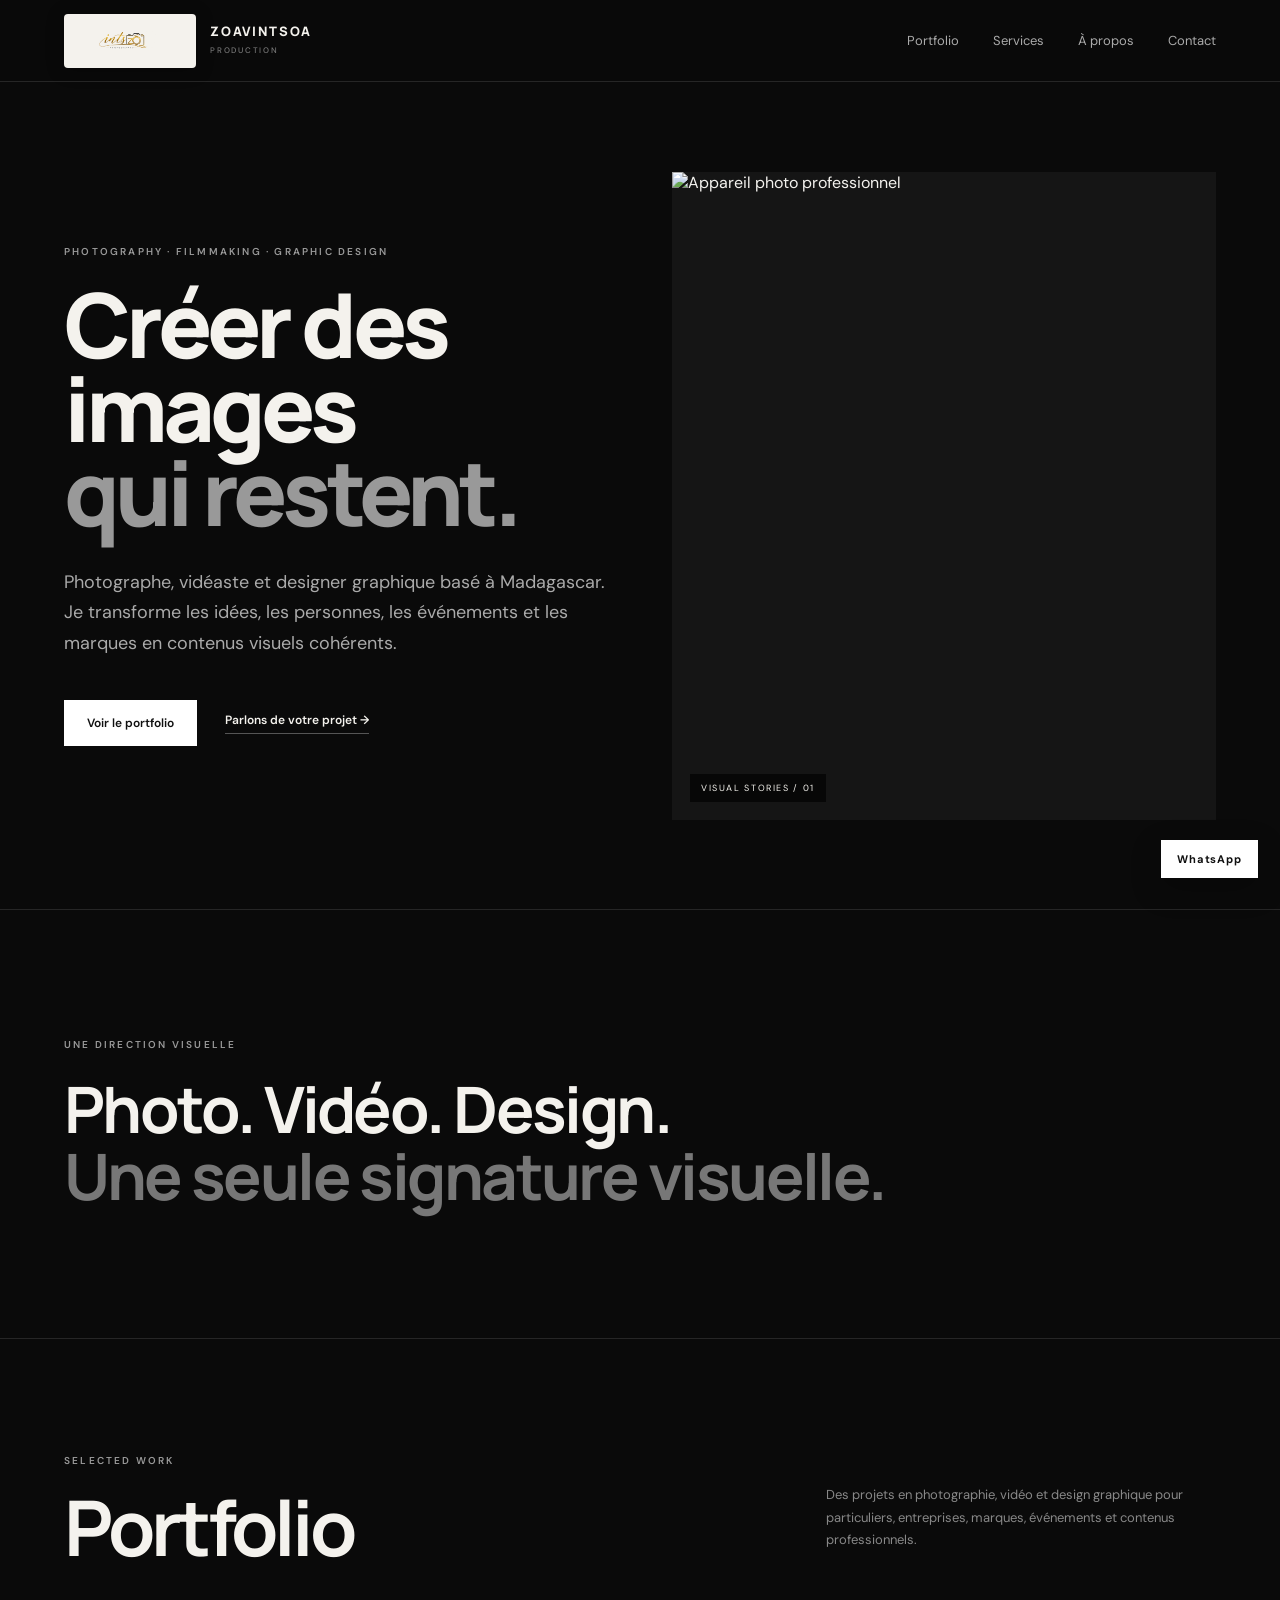
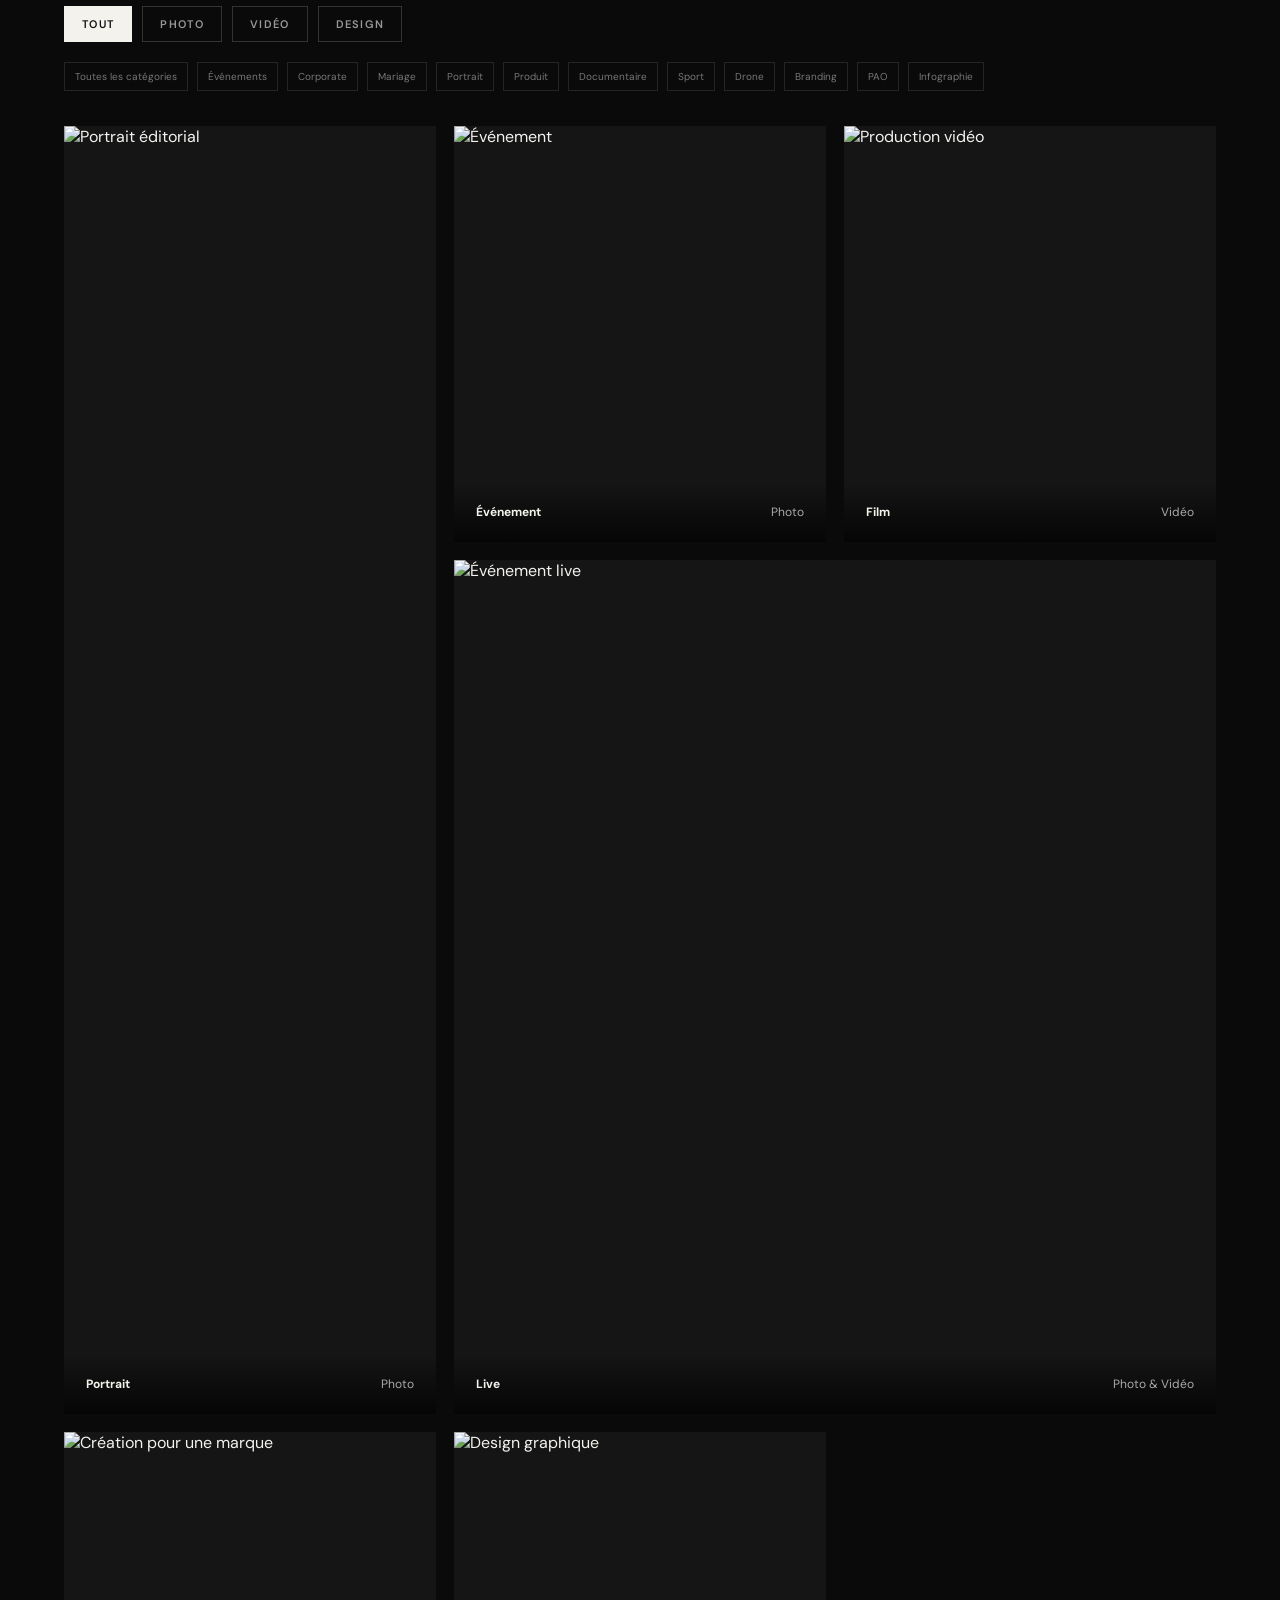
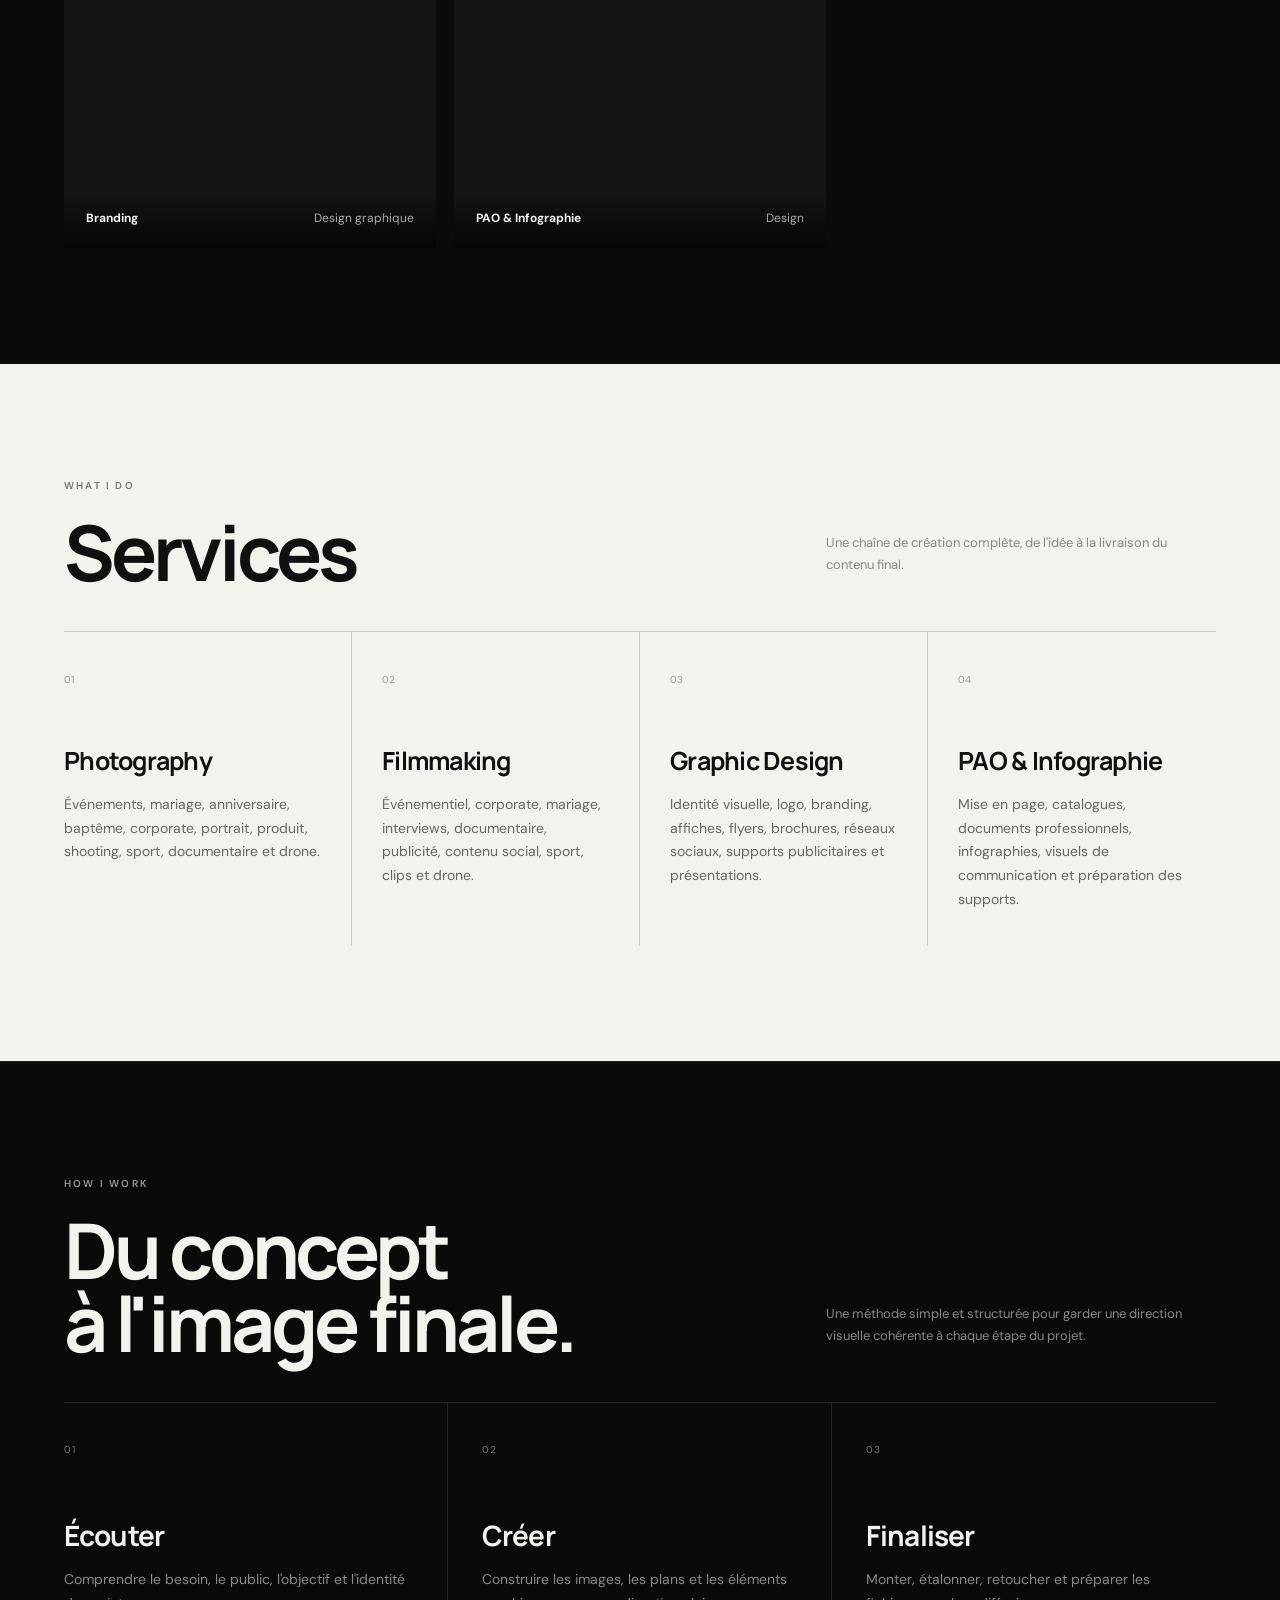
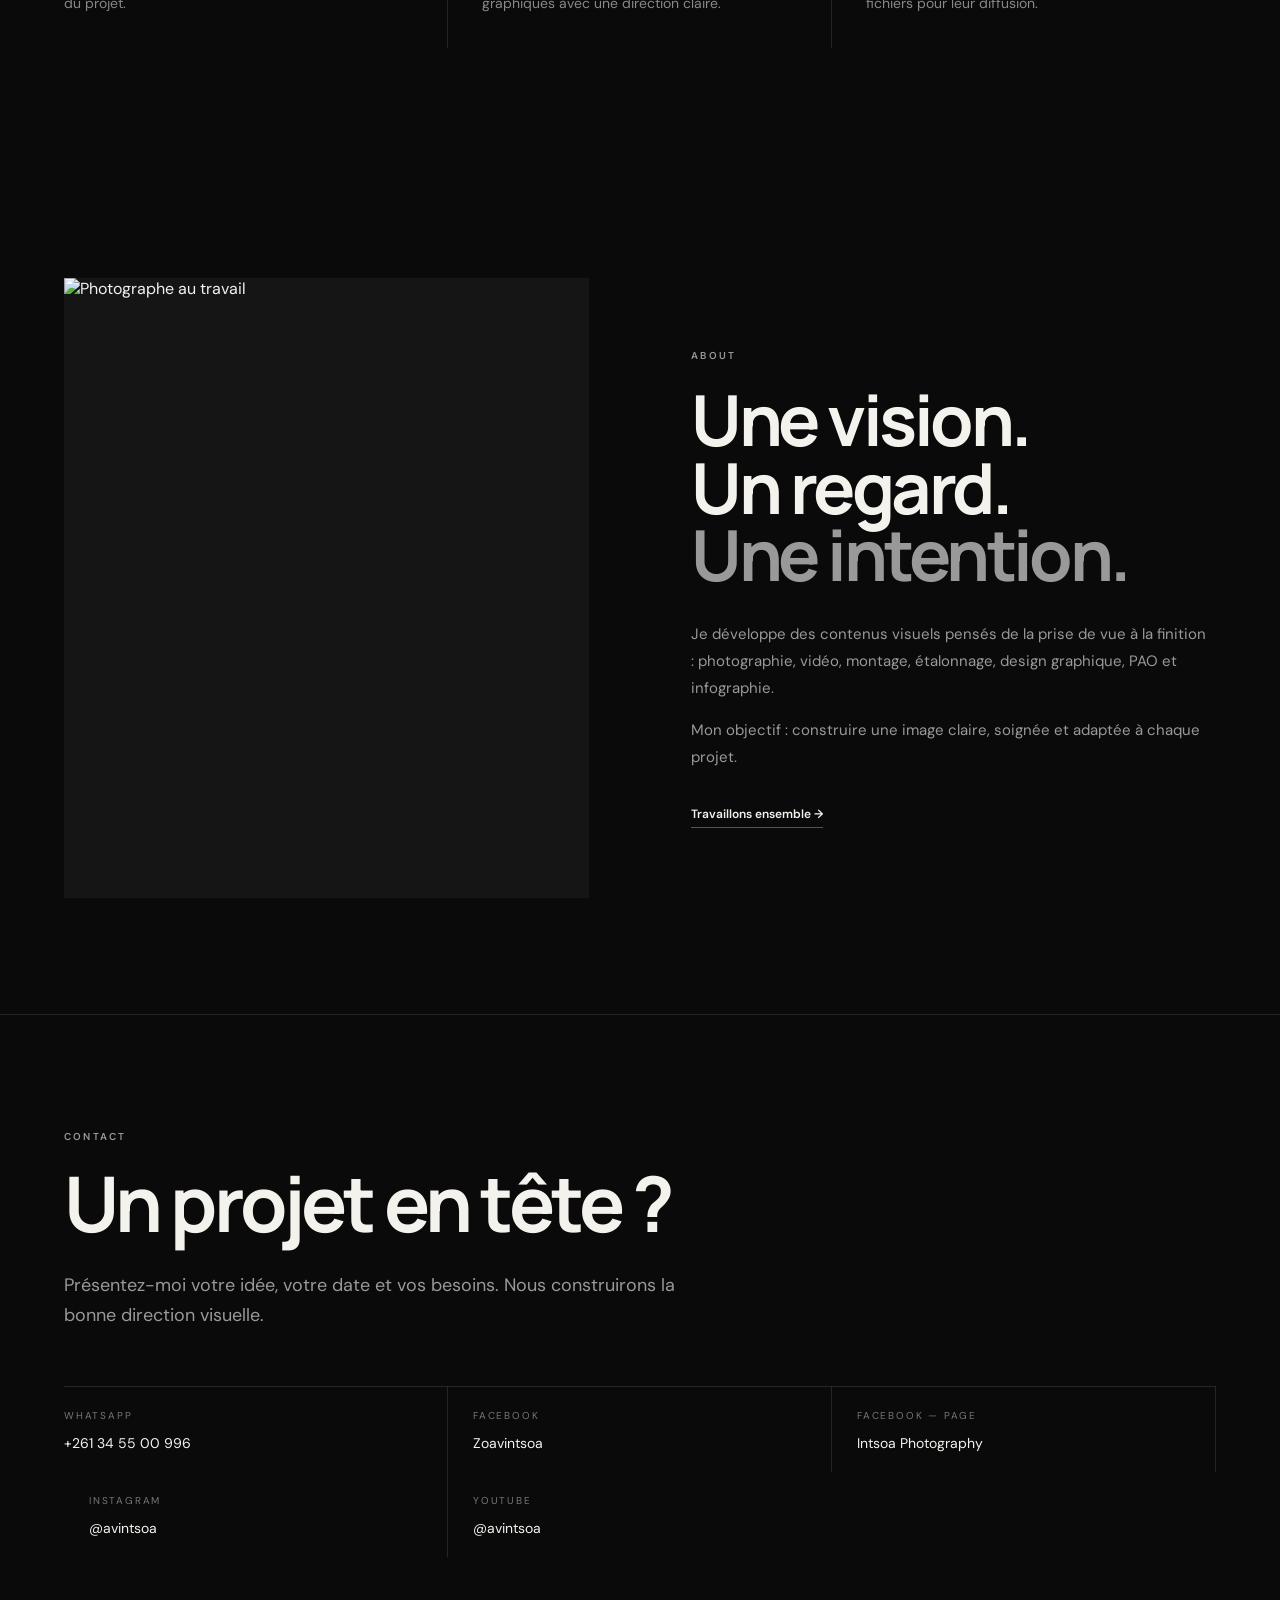
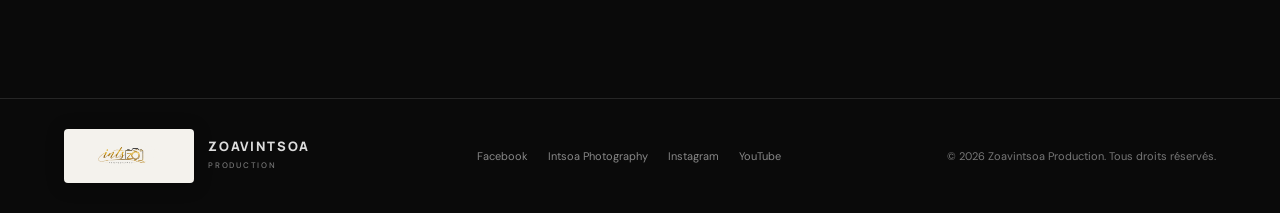
==== index.html @ 64679e18 "Update social media links" ====
<!doctype html>
<html lang="fr">
<head>
  <meta charset="utf-8">
  <meta name="viewport" content="width=device-width,initial-scale=1">
  <meta name="description" content="Zoavintsoa Production — Photography, Filmmaking & Graphic Design à Madagascar.">
  <meta name="theme-color" content="#0a0a0a">
  <title>Zoavintsoa Production — Photography · Filmmaking · Graphic Design</title>
  <link rel="preconnect" href="https://fonts.googleapis.com">
  <link rel="preconnect" href="https://fonts.gstatic.com" crossorigin>
  <link href="https://fonts.googleapis.com/css2?family=DM+Sans:wght@400;500;600&family=Manrope:wght@600;700;800&display=swap" rel="stylesheet">
  <link rel="stylesheet" href="css/style.css">
</head>
<body>
<header class="site-header">
  <a class="brand" href="#top" aria-label="Zoavintsoa Production">
    <img class="brand-logo" src="nouveau%20logo%20intsoa.png" alt="Intsoa Photography">
    <span class="brand-title">ZOAVINTSOA <small>PRODUCTION</small></span>
  </a>
  <button class="menu-toggle" type="button" aria-label="Ouvrir le menu" aria-expanded="false" aria-controls="nav">☰</button>
  <nav class="nav" id="nav" aria-label="Navigation principale">
    <a href="#work">Portfolio</a>
    <a href="#services">Services</a>
    <a href="#about">À propos</a>
    <a href="#contact">Contact</a>
  </nav>
</header>

<main id="top">
  <section class="hero">
    <div class="hero-copy reveal">
      <p class="eyebrow">PHOTOGRAPHY · FILMMAKING · GRAPHIC DESIGN</p>
      <h1>Créer des images<br><em>qui restent.</em></h1>
      <p class="lead">Photographe, vidéaste et designer graphique basé à Madagascar. Je transforme les idées, les personnes, les événements et les marques en contenus visuels cohérents.</p>
      <div class="actions">
        <a class="btn btn-light" href="#work">Voir le portfolio</a>
        <a class="text-link" href="#contact">Parlons de votre projet →</a>
      </div>
    </div>
    <div class="hero-image reveal">
      <img src="https://images.unsplash.com/photo-1516035069371-29a1b244cc32?auto=format&fit=crop&w=1400&q=85" alt="Appareil photo professionnel">
      <span class="hero-tag">VISUAL STORIES / 01</span>
    </div>
  </section>

  <section class="statement">
    <p class="eyebrow">UNE DIRECTION VISUELLE</p>
    <h2>Photo. Vidéo. Design.<br><span>Une seule signature visuelle.</span></h2>
  </section>

  <section class="section" id="work">
    <div class="section-head reveal">
      <div><p class="eyebrow">SELECTED WORK</p><h2>Portfolio</h2></div>
      <p>Des projets en photographie, vidéo et design graphique pour particuliers, entreprises, marques, événements et contenus professionnels.</p>
    </div>
    <div class="portfolio-filters" role="group" aria-label="Filtrer par domaine">
      <button class="filter-btn active" type="button" data-filter="all">Tout</button>
      <button class="filter-btn" type="button" data-filter="photo">Photo</button>
      <button class="filter-btn" type="button" data-filter="video">Vidéo</button>
      <button class="filter-btn" type="button" data-filter="design">Design</button>
    </div>
    <div class="category-strip" role="group" aria-label="Filtrer par catégorie">
      <button class="category-btn" type="button" data-filter="all">Toutes les catégories</button>
      <button class="category-btn" type="button" data-filter="evenement">Événements</button>
      <button class="category-btn" type="button" data-filter="corporate">Corporate</button>
      <button class="category-btn" type="button" data-filter="mariage">Mariage</button>
      <button class="category-btn" type="button" data-filter="portrait">Portrait</button>
      <button class="category-btn" type="button" data-filter="produit">Produit</button>
      <button class="category-btn" type="button" data-filter="documentaire">Documentaire</button>
      <button class="category-btn" type="button" data-filter="sport">Sport</button>
      <button class="category-btn" type="button" data-filter="drone">Drone</button>
      <button class="category-btn" type="button" data-filter="branding">Branding</button>
      <button class="category-btn" type="button" data-filter="pao">PAO</button>
      <button class="category-btn" type="button" data-filter="infographie">Infographie</button>
    </div>
    <div class="gallery" aria-live="polite">
      <figure class="work-card tall reveal" data-domain="photo" data-tags="portrait">
        <img src="https://images.unsplash.com/photo-1500534623283-312aade485b7?auto=format&fit=crop&w=1000&q=85" alt="Portrait éditorial" loading="lazy">
        <figcaption><b>Portrait</b><span>Photo</span></figcaption>
      </figure>
      <figure class="work-card reveal" data-domain="photo" data-tags="evenement">
        <img src="https://images.unsplash.com/photo-1492684223066-81342ee5ff30?auto=format&fit=crop&w=1000&q=85" alt="Événement" loading="lazy">
        <figcaption><b>Événement</b><span>Photo</span></figcaption>
      </figure>
      <figure class="work-card reveal" data-domain="video" data-tags="corporate">
        <img src="https://images.unsplash.com/photo-1485846234645-a62644f84728?auto=format&fit=crop&w=1000&q=85" alt="Production vidéo" loading="lazy">
        <figcaption><b>Film</b><span>Vidéo</span></figcaption>
      </figure>
      <figure class="work-card wide reveal" data-domain="photo video" data-tags="evenement sport">
        <img src="https://images.unsplash.com/photo-1511578314322-379afb476865?auto=format&fit=crop&w=1400&q=85" alt="Événement live" loading="lazy">
        <figcaption><b>Live</b><span>Photo & Vidéo</span></figcaption>
      </figure>
      <figure class="work-card reveal" data-domain="design" data-tags="branding">
        <img src="https://images.unsplash.com/photo-1542744094-3a31f272c490?auto=format&fit=crop&w=1000&q=85" alt="Création pour une marque" loading="lazy">
        <figcaption><b>Branding</b><span>Design graphique</span></figcaption>
      </figure>
      <figure class="work-card reveal" data-domain="design" data-tags="pao infographie">
        <img src="https://images.unsplash.com/photo-1561070791-2526d30994b5?auto=format&fit=crop&w=1000&q=85" alt="Design graphique" loading="lazy">
        <figcaption><b>PAO & Infographie</b><span>Design</span></figcaption>
      </figure>
    </div>
  </section>

  <section class="services section" id="services">
    <div class="section-head reveal">
      <div><p class="eyebrow">WHAT I DO</p><h2>Services</h2></div>
      <p>Une chaîne de création complète, de l'idée à la livraison du contenu final.</p>
    </div>
    <div class="service-grid">
      <article class="reveal"><span>01</span><h3>Photography</h3><p>Événements, mariage, anniversaire, baptême, corporate, portrait, produit, shooting, sport, documentaire et drone.</p></article>
      <article class="reveal"><span>02</span><h3>Filmmaking</h3><p>Événementiel, corporate, mariage, interviews, documentaire, publicité, contenu social, sport, clips et drone.</p></article>
      <article class="reveal"><span>03</span><h3>Graphic Design</h3><p>Identité visuelle, logo, branding, affiches, flyers, brochures, réseaux sociaux, supports publicitaires et présentations.</p></article>
      <article class="reveal"><span>04</span><h3>PAO & Infographie</h3><p>Mise en page, catalogues, documents professionnels, infographies, visuels de communication et préparation des supports.</p></article>
    </div>
  </section>

  <section class="process section">
    <div class="section-head reveal">
      <div><p class="eyebrow">HOW I WORK</p><h2>Du concept<br>à l'image finale.</h2></div>
      <p>Une méthode simple et structurée pour garder une direction visuelle cohérente à chaque étape du projet.</p>
    </div>
    <div class="process-grid">
      <article class="reveal"><span>01</span><h3>Écouter</h3><p>Comprendre le besoin, le public, l'objectif et l'identité du projet.</p></article>
      <article class="reveal"><span>02</span><h3>Créer</h3><p>Construire les images, les plans et les éléments graphiques avec une direction claire.</p></article>
      <article class="reveal"><span>03</span><h3>Finaliser</h3><p>Monter, étalonner, retoucher et préparer les fichiers pour leur diffusion.</p></article>
    </div>
  </section>

  <section class="about section" id="about">
    <div class="about-image reveal">
      <img src="https://images.unsplash.com/photo-1554048612-b6a482bc67e5?auto=format&fit=crop&w=1200&q=85" alt="Photographe au travail" loading="lazy">
    </div>
    <div class="about-copy reveal">
      <p class="eyebrow">ABOUT</p>
      <h2>Une vision.<br>Un regard.<br><em>Une intention.</em></h2>
      <p>Je développe des contenus visuels pensés de la prise de vue à la finition : photographie, vidéo, montage, étalonnage, design graphique, PAO et infographie.</p>
      <p>Mon objectif : construire une image claire, soignée et adaptée à chaque projet.</p>
      <a class="text-link dark" href="#contact">Travaillons ensemble →</a>
    </div>
  </section>

  <section class="contact section" id="contact">
    <p class="eyebrow">CONTACT</p>
    <h2>Un projet en tête ?</h2>
    <p class="contact-lead">Présentez-moi votre idée, votre date et vos besoins. Nous construirons la bonne direction visuelle.</p>
    <div class="contact-grid">
      <a href="https://wa.me/261345500996" target="_blank" rel="noopener"><span>WhatsApp</span>+261 34 55 00 996</a>
      <a href="https://www.facebook.com/zouavintsoa/" target="_blank" rel="noopener"><span>Facebook</span>Zoavintsoa</a>
      <a href="https://www.facebook.com/Iintsoa/" target="_blank" rel="noopener"><span>Facebook — Page</span>Intsoa Photography</a>
      <a href="https://www.instagram.com/avintsoa/" target="_blank" rel="noopener"><span>Instagram</span>@avintsoa</a>
      <a href="https://www.youtube.com/@zouavintsou1009" target="_blank" rel="noopener"><span>YouTube</span>@avintsoa</a>
    </div>
  </section>
</main>

<footer>
  <div class="brand footer-brand"><img class="brand-logo" src="nouveau%20logo%20intsoa.png" alt="Intsoa Photography"><span class="brand-title">ZOAVINTSOA <small>PRODUCTION</small></span></div>
  <div class="footer-links">
    <a href="https://www.facebook.com/zouavintsoa/" target="_blank" rel="noopener">Facebook</a>
    <a href="https://www.facebook.com/Iintsoa/" target="_blank" rel="noopener">Intsoa Photography</a>
    <a href="https://www.instagram.com/avintsoa/" target="_blank" rel="noopener">Instagram</a>
    <a href="https://www.youtube.com/@zouavintsou1009" target="_blank" rel="noopener">YouTube</a>
  </div>
  <p>© <span id="year"></span> Zoavintsoa Production. Tous droits réservés.</p>
</footer>
<a class="floating-whatsapp" href="https://wa.me/261345500996" target="_blank" rel="noopener" aria-label="Contacter Zoavintsoa sur WhatsApp">WhatsApp</a>
<script src="js/script.js"></script>
</body>
</html>
---- css/style.css ----
:root{--bg:#0a0a0a;--paper:#f4f2ed;--ink:#101010;--muted:#8e8e8e;--line:#262626;--white:#fff}*{box-sizing:border-box}html{scroll-behavior:smooth;scroll-padding-top:82px}body{margin:0;background:var(--bg);color:var(--paper);font-family:"DM Sans",sans-serif}body.menu-open{overflow:hidden}a{color:inherit;text-decoration:none}button{font-family:inherit}img{display:block;width:100%;height:100%;object-fit:cover}.site-header{height:82px;padding:0 5vw;display:flex;align-items:center;justify-content:space-between;border-bottom:1px solid var(--line);position:sticky;top:0;background:rgba(10,10,10,.92);backdrop-filter:blur(14px);z-index:20}.brand{display:flex;align-items:center;gap:11px;font:800 13px/1.05 Manrope,sans-serif;letter-spacing:.14em}.brand-wordmark{display:block;font:800 13px/1.05 Manrope,sans-serif;letter-spacing:.14em}.brand-sub{display:block;margin-top:4px;font:500 8px/1.5 "DM Sans",sans-serif;letter-spacing:.22em;color:#777}.nav{display:flex;gap:34px;font-size:13px;color:#aaa}.nav a{transition:color .2s}.nav a:hover,.nav a:focus-visible{color:#fff}.menu-toggle{display:none;background:none;border:0;color:#fff;font-size:23px;cursor:pointer}.hero{min-height:calc(100vh - 82px);display:grid;grid-template-columns:1fr 1fr;gap:5vw;padding:7vw 5vw}.hero-copy{align-self:center;max-width:700px}.eyebrow{font-size:10px;letter-spacing:.22em;color:#999;font-weight:600;margin:0 0 24px}.hero h1{font:800 clamp(48px,7vw,104px)/.94 Manrope,sans-serif;letter-spacing:-.055em;margin:0 0 32px}.hero h1 em,.about-copy em{font-style:normal;color:#999}.lead{font-size:18px;line-height:1.7;color:#aaa;max-width:560px}.actions{display:flex;align-items:center;gap:28px;margin-top:42px}.btn{padding:15px 23px;font-size:12px;font-weight:600;transition:transform .2s,background .2s}.btn-light{background:var(--white);color:var(--ink)}.btn:hover{transform:translateY(-2px)}.text-link{font-size:12px;font-weight:600;border-bottom:1px solid #555;padding-bottom:5px;transition:border-color .2s}.text-link:hover,.text-link:focus-visible{border-color:#fff}.hero-image{height:72vh;min-height:520px;position:relative;overflow:hidden;background:#151515}.hero-image img{filter:saturate(.72);transition:transform .8s ease}.hero-image:hover img{transform:scale(1.025)}.hero-tag{position:absolute;bottom:18px;left:18px;background:rgba(0,0,0,.65);padding:8px 11px;font-size:9px;letter-spacing:.18em}.statement{padding:10vw 5vw;border-top:1px solid var(--line);border-bottom:1px solid var(--line)}.statement h2{font:700 clamp(34px,5vw,72px)/1.05 Manrope;margin:0;letter-spacing:-.04em}.statement h2 span{color:#777}.section{padding:9vw 5vw}.section-head{display:flex;justify-content:space-between;align-items:end;gap:40px;margin-bottom:42px}.section h2,.contact h2{font:700 clamp(42px,6vw,78px)/.95 Manrope;letter-spacing:-.05em;margin:0}.section-head>p{max-width:390px;color:#888;font-size:13px;line-height:1.7}.portfolio-filters{display:flex;gap:10px;flex-wrap:wrap;margin-bottom:20px}.filter-btn{border:1px solid #333;background:transparent;color:#999;padding:10px 17px;font:600 11px "DM Sans",sans-serif;cursor:pointer;text-transform:uppercase;letter-spacing:.12em;transition:.2s}.filter-btn:hover,.filter-btn.active{background:#f4f2ed;color:#101010;border-color:#f4f2ed}.category-strip{display:flex;gap:9px;flex-wrap:wrap;margin-bottom:35px}.category-btn{font-size:10px;color:#777;border:1px solid #252525;background:transparent;padding:7px 10px;cursor:pointer;transition:.2s}.category-btn:hover,.category-btn.active{color:#eee;border-color:#666}.gallery{display:grid;grid-template-columns:repeat(12,1fr);gap:18px}.work-card{grid-column:span 4;margin:0;position:relative;aspect-ratio:1/1.12;overflow:hidden;background:#151515;transition:opacity .25s ease,transform .25s ease}.work-card.tall{grid-column:span 4;grid-row:span 2;aspect-ratio:auto}.work-card.wide{grid-column:span 8}.work-card.is-hidden{display:none}.work-card img{transition:transform .6s ease;filter:saturate(.7)}.work-card:hover img{transform:scale(1.045);filter:saturate(1)}figcaption{position:absolute;left:0;right:0;bottom:0;padding:22px;background:linear-gradient(transparent,rgba(0,0,0,.75));display:flex;justify-content:space-between;align-items:end;font-size:12px}figcaption span{color:#aaa}.services{background:var(--paper);color:var(--ink)}.services .eyebrow{color:#777}.service-grid{display:grid;grid-template-columns:repeat(4,1fr);border-top:1px solid #ccc}.service-grid article{padding:35px 30px 20px 0;border-right:1px solid #ccc;min-height:290px}.service-grid article+article{padding-left:30px}.service-grid article:last-child{border-right:0}.service-grid span{font-size:10px;color:#999}.service-grid h3{font:700 25px Manrope;margin:55px 0 15px;letter-spacing:-.03em}.service-grid p{color:#666;line-height:1.7;font-size:14px;max-width:320px}.about{display:grid;grid-template-columns:1fr 1fr;gap:8vw;align-items:center}.about-image{height:620px;background:#151515}.about-copy{max-width:520px}.about-copy h2{font:700 clamp(40px,5.5vw,75px)/.96 Manrope;letter-spacing:-.05em;margin:0 0 32px}.about-copy>p:not(.eyebrow){color:#999;line-height:1.8;font-size:15px}.dark{display:inline-block;margin-top:20px}.contact{border-top:1px solid var(--line);padding-bottom:11vw}.contact-lead{font-size:18px;color:#999;max-width:620px;line-height:1.7;margin:30px 0 55px}.contact-grid{display:grid;grid-template-columns:repeat(3,1fr);border-top:1px solid var(--line)}.contact-grid a{padding:22px 20px 20px 0;border-right:1px solid var(--line);font-size:14px;transition:color .2s}.contact-grid a:hover{color:#fff}.contact-grid a+a{padding-left:25px}.contact-grid a:last-child{border:0}.contact-grid span{display:block;color:#777;font-size:10px;text-transform:uppercase;letter-spacing:.18em;margin-bottom:12px}footer{border-top:1px solid var(--line);padding:30px 5vw;display:flex;justify-content:space-between;align-items:center;color:#777;font-size:11px}.footer-brand{color:#ddd}.reveal{opacity:1;transform:none}.js-ready .reveal{opacity:0;transform:translateY(18px);transition:opacity .65s ease,transform .65s ease}.js-ready .reveal.visible{opacity:1;transform:none}@media(max-width:1000px){.service-grid{grid-template-columns:repeat(2,1fr)}.service-grid article:nth-child(2){border-right:0}.service-grid article:nth-child(3),.service-grid article:nth-child(4){border-top:1px solid #ccc}}@media(max-width:800px){.site-header{height:70px}.nav{display:none;position:absolute;top:70px;left:0;right:0;padding:25px 5vw;background:#0a0a0a;border-bottom:1px solid var(--line);flex-direction:column;gap:20px}.nav.open{display:flex}.menu-toggle{display:block}.hero{grid-template-columns:1fr;padding-top:12vw}.hero-image{height:65vh;min-height:420px}.statement{padding:18vw 5vw}.section{padding:18vw 5vw}.section-head{display:block}.section-head>p{margin-top:25px}.gallery{display:grid;grid-template-columns:1fr 1fr}.work-card,.work-card.tall,.work-card.wide{grid-column:span 1;grid-row:auto;aspect-ratio:1/1.15}.work-card.wide{grid-column:span 2}.service-grid,.about,.contact-grid{grid-template-columns:1fr}.service-grid article,.service-grid article+article{padding:30px 0;border-right:0;border-bottom:1px solid #ccc;border-top:0!important}.service-grid h3{margin-top:35px}.about-image{height:440px}.contact-grid a,.contact-grid a+a{padding:20px 0;border-right:0;border-bottom:1px solid var(--line)}footer{display:block}.footer-brand{margin-bottom:20px}.category-strip{gap:7px}.category-btn{font-size:9px}.filter-btn{padding:9px 13px}.actions{flex-wrap:wrap;gap:20px}}@media(max-width:520px){.hero h1{font-size:46px}.lead,.contact-lead{font-size:16px}.hero-image{min-height:360px}.gallery{gap:10px}.work-card.wide{grid-column:span 2}.section-head{margin-bottom:32px}.portfolio-filters{gap:7px}}@media(prefers-reduced-motion:reduce){html{scroll-behavior:auto}.hero-image img,.work-card img,.btn,.text-link{transition:none}.js-ready .reveal{opacity:1;transform:none;transition:none}}
.process{border-top:1px solid var(--line)}
.process-grid{display:grid;grid-template-columns:repeat(3,1fr);border-top:1px solid var(--line)}
.process-grid article{padding:34px 34px 18px 0;border-right:1px solid var(--line);min-height:245px}
.process-grid article+article{padding-left:34px}
.process-grid article:last-child{border-right:0}
.process-grid span{font-size:10px;color:#777;letter-spacing:.12em}
.process-grid h3{font:700 28px Manrope;margin:58px 0 14px;letter-spacing:-.03em}
.process-grid p{font-size:14px;line-height:1.7;color:#888;max-width:360px}
.footer-links{display:flex;gap:20px}
.footer-links a{color:#888;transition:color .2s}
.footer-links a:hover,.footer-links a:focus-visible{color:#fff}
.floating-whatsapp{position:fixed;right:22px;bottom:22px;z-index:19;padding:12px 16px;background:var(--white);color:var(--ink);font-size:11px;font-weight:700;letter-spacing:.08em;box-shadow:0 10px 30px rgba(0,0,0,.25);transition:transform .2s,background .2s}
.floating-whatsapp:hover{transform:translateY(-2px)}
@media(max-width:800px){.process-grid{grid-template-columns:1fr}.process-grid article,.process-grid article+article{padding:30px 0;border-right:0;border-bottom:1px solid var(--line);min-height:0}.process-grid article:last-child{border-bottom:0}.process-grid h3{margin-top:34px}.footer-links{margin:0 0 20px;flex-wrap:wrap}.floating-whatsapp{right:14px;bottom:14px}}

.brand{gap:14px}
.brand-logo{width:132px;height:54px;object-fit:contain;object-position:center;background:#f4f2ed;padding:6px 10px;border-radius:4px;box-shadow:0 2px 18px rgba(0,0,0,.28);flex-shrink:0}
.brand-title{display:flex;flex-direction:column;font:800 13px/1.05 Manrope,sans-serif;letter-spacing:.14em}
.brand-title small{display:block;margin-top:5px;font:500 8px/1.5 "DM Sans",sans-serif;letter-spacing:.22em;color:#777}
.footer-brand .brand-logo{width:130px;height:54px}
@media(max-width:520px){.brand-logo{width:108px;height:46px;padding:5px 8px}.brand-title{font-size:10px}.brand-title small{font-size:7px}}
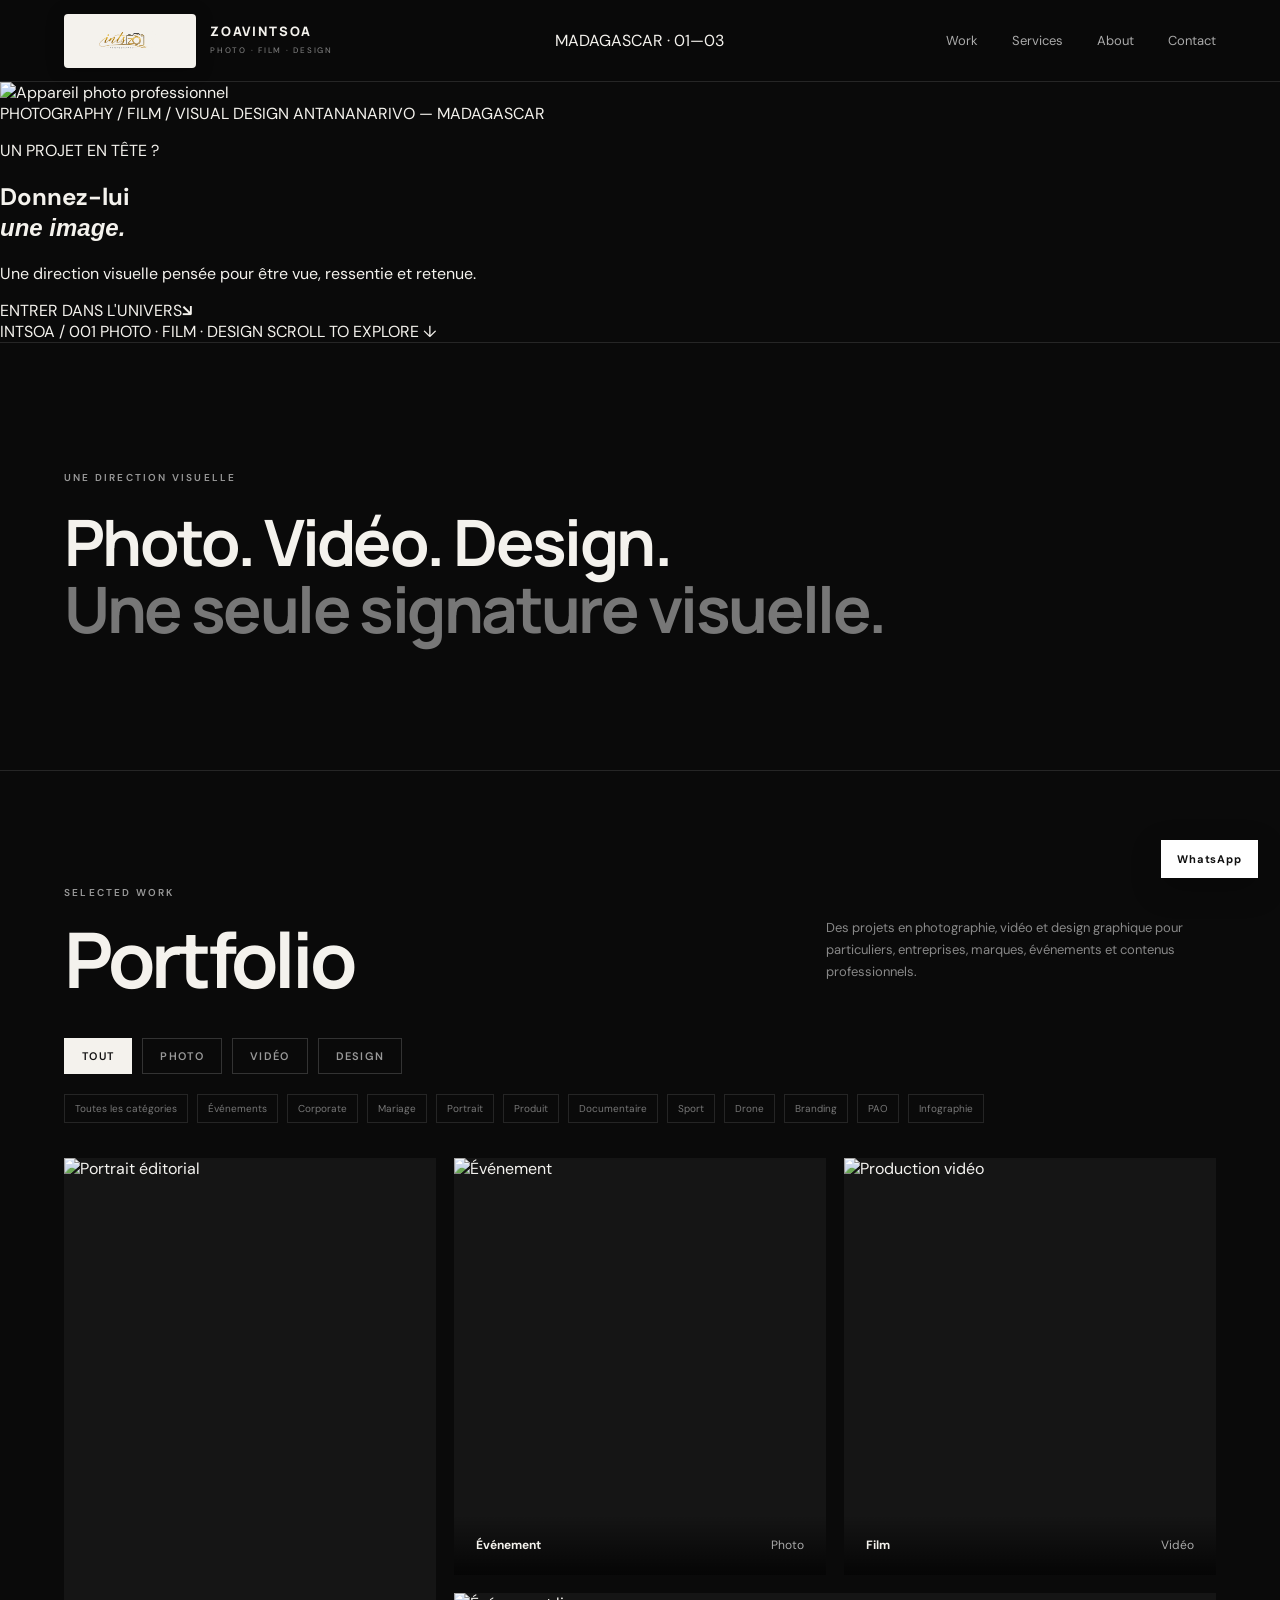
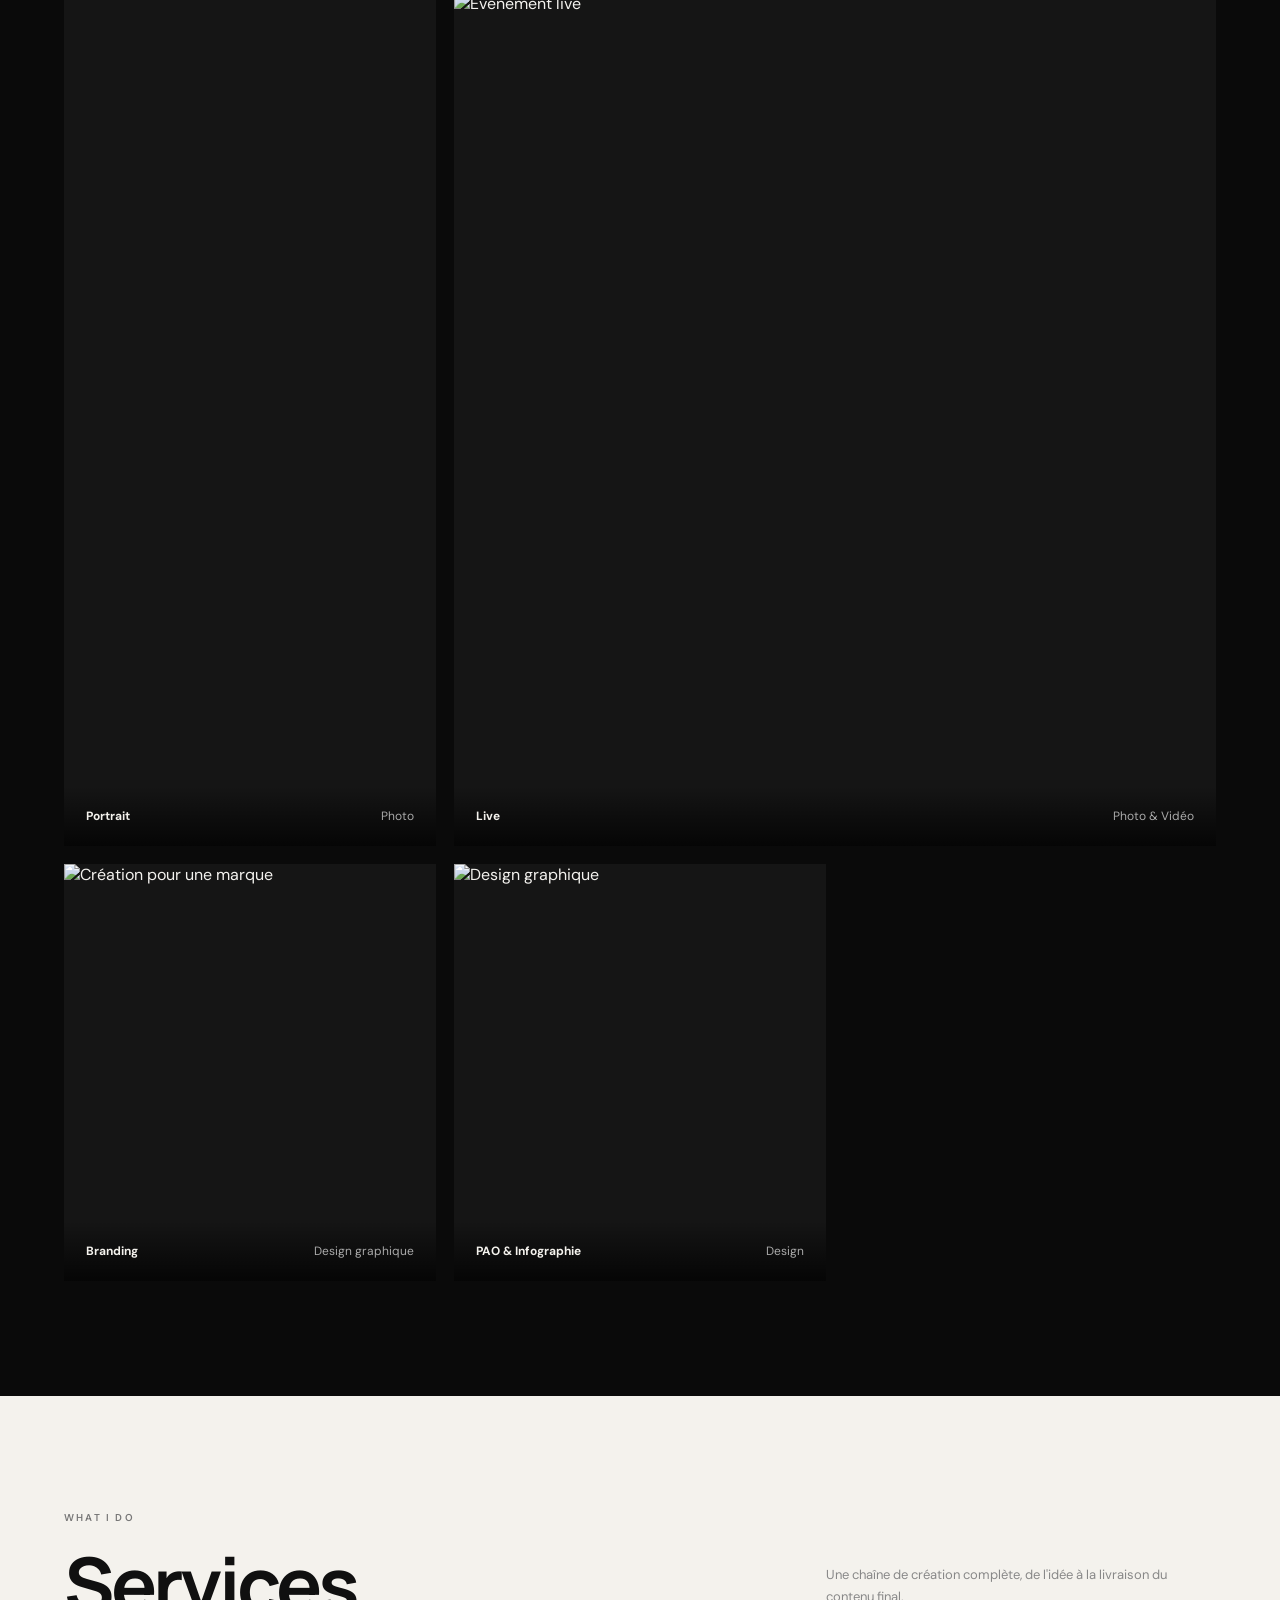
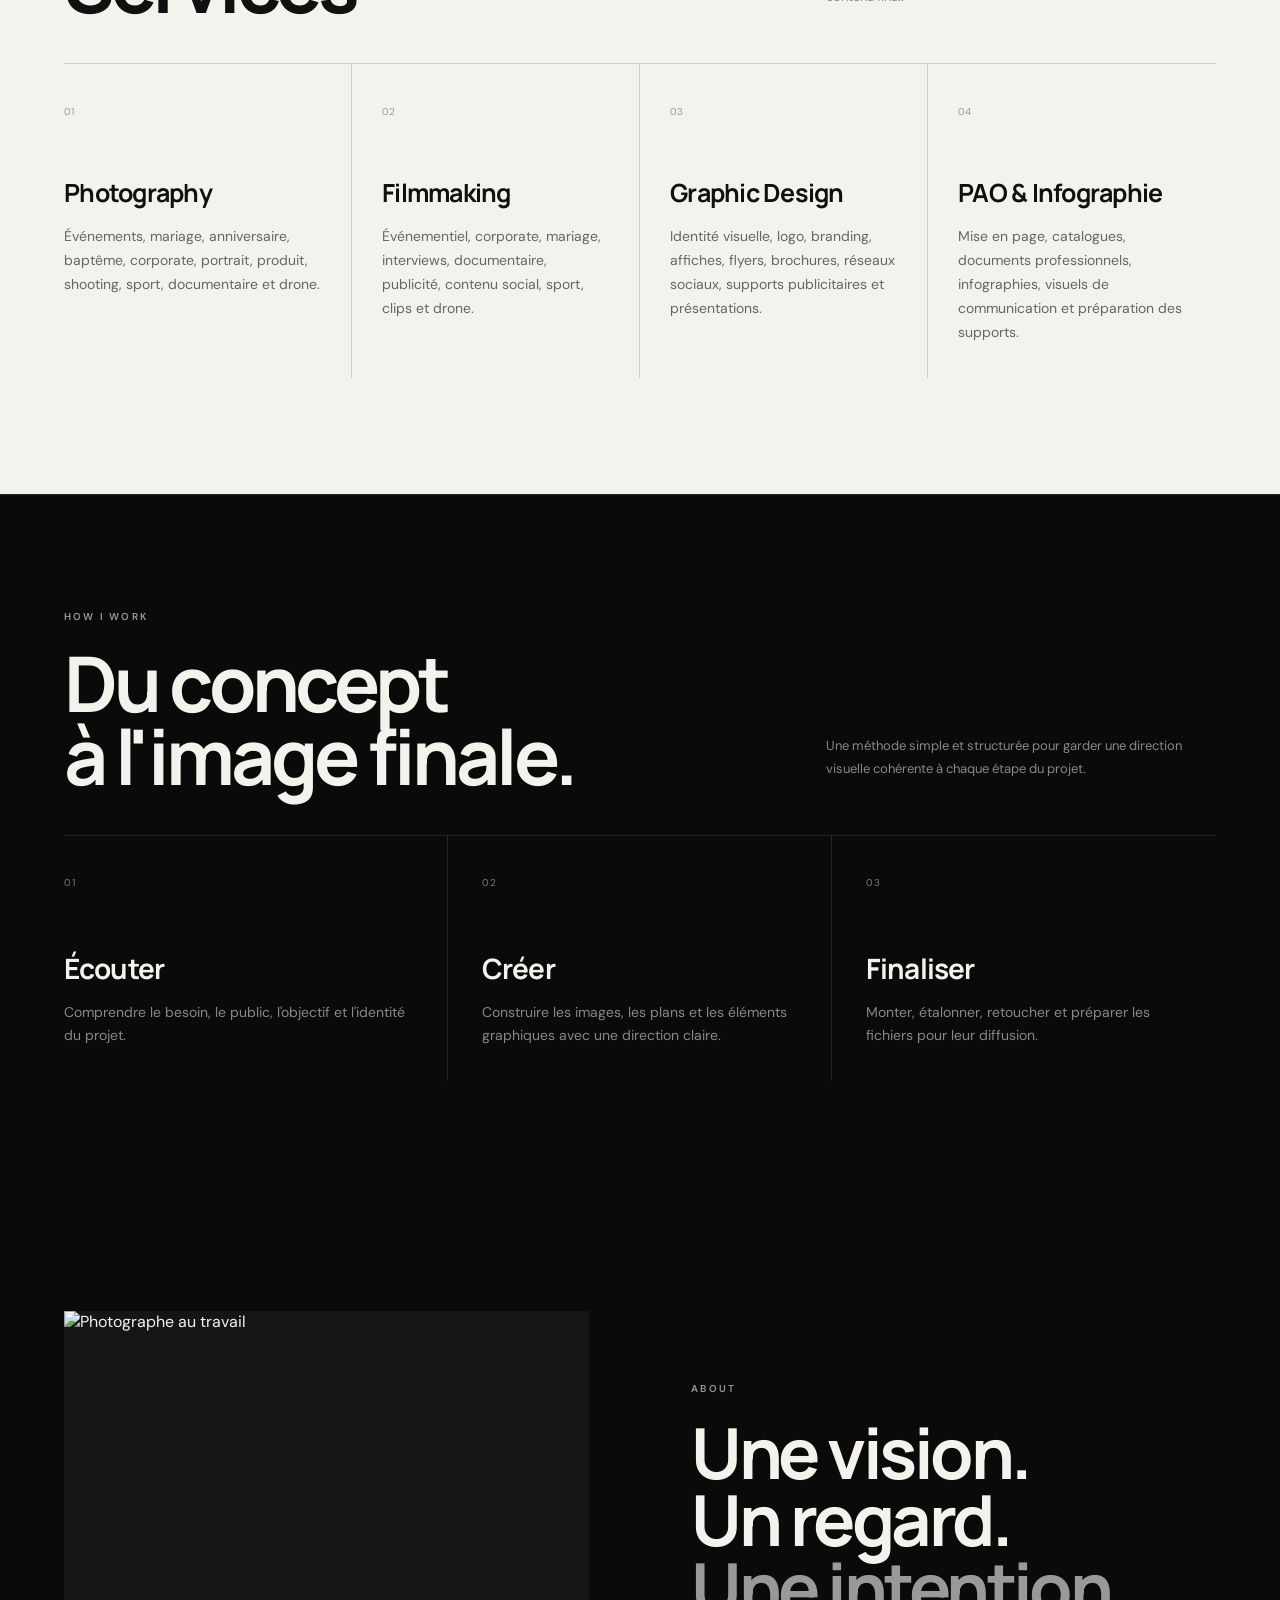
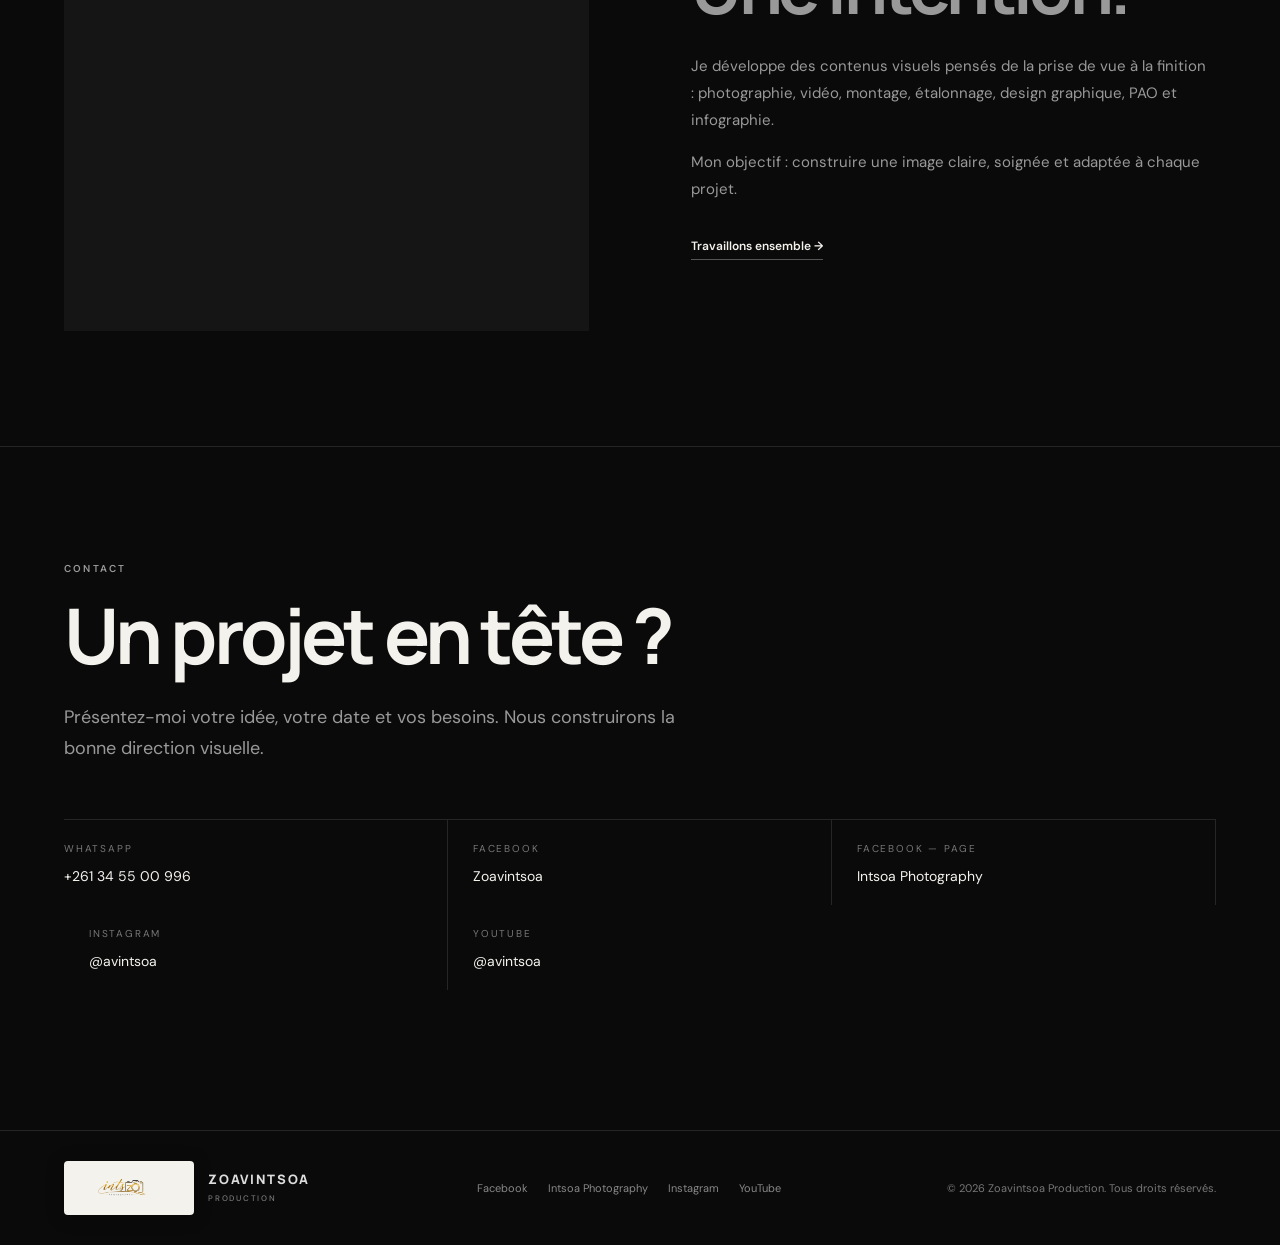
==== commit 56d0fd7a: "Redesign homepage hero with immersive film direction" ====
--- a/index.html
+++ b/index.html
@@ -13,33 +13,41 @@
 </head>
 <body>
 <header class="site-header">
-  <a class="brand" href="#top" aria-label="Zoavintsoa Production">
-    <img class="brand-logo" src="nouveau%20logo%20intsoa.png" alt="Intsoa Photography">
-    <span class="brand-title">ZOAVINTSOA <small>PRODUCTION</small></span>
+  <a class="brand" href="#top" aria-label="Zoavintsoa">
+    <img class="brand-logo" src="nouveau%20logo%20intsoa.png" alt="INTSOA">
+    <span class="brand-title">ZOAVINTSOA <small>PHOTO · FILM · DESIGN</small></span>
   </a>
+  <div class="header-meta">MADAGASCAR <span>·</span> 01—03</div>
   <button class="menu-toggle" type="button" aria-label="Ouvrir le menu" aria-expanded="false" aria-controls="nav">☰</button>
   <nav class="nav" id="nav" aria-label="Navigation principale">
-    <a href="#work">Portfolio</a>
+    <a href="#work">Work</a>
     <a href="#services">Services</a>
-    <a href="#about">À propos</a>
+    <a href="#about">About</a>
     <a href="#contact">Contact</a>
   </nav>
 </header>
 
 <main id="top">
-  <section class="hero">
-    <div class="hero-copy reveal">
-      <p class="eyebrow">PHOTOGRAPHY · FILMMAKING · GRAPHIC DESIGN</p>
-      <h1>Créer des images<br><em>qui restent.</em></h1>
-      <p class="lead">Photographe, vidéaste et designer graphique basé à Madagascar. Je transforme les idées, les personnes, les événements et les marques en contenus visuels cohérents.</p>
-      <div class="actions">
-        <a class="btn btn-light" href="#work">Voir le portfolio</a>
-        <a class="text-link" href="#contact">Parlons de votre projet →</a>
-      </div>
+  <section class="hero-film" aria-labelledby="hero-title">
+    <div class="hero-film-media">
+      <img src="https://images.unsplash.com/photo-1516035069371-29a1b244cc32?auto=format&fit=crop&w=1800&q=90" alt="Appareil photo professionnel">
+      <div class="hero-film-vignette"></div>
+      <div class="hero-film-grain" aria-hidden="true"></div>
     </div>
-    <div class="hero-image reveal">
-      <img src="https://images.unsplash.com/photo-1516035069371-29a1b244cc32?auto=format&fit=crop&w=1400&q=85" alt="Appareil photo professionnel">
-      <span class="hero-tag">VISUAL STORIES / 01</span>
+    <div class="hero-film-top reveal">
+      <span>PHOTOGRAPHY / FILM / VISUAL DESIGN</span>
+      <span>ANTANANARIVO — MADAGASCAR</span>
+    </div>
+    <div class="hero-film-copy reveal">
+      <p class="hero-kicker">UN PROJET EN TÊTE ?</p>
+      <h1 id="hero-title">Donnez-lui<br><em>une image.</em></h1>
+      <p class="hero-lead">Une direction visuelle pensée pour être vue, ressentie et retenue.</p>
+      <a class="hero-enter" href="#work"><span>ENTRER DANS L'UNIVERS</span><b>↘</b></a>
+    </div>
+    <div class="hero-film-bottom reveal">
+      <span>INTSOA / 001</span>
+      <span>PHOTO · FILM · DESIGN</span>
+      <span>SCROLL TO EXPLORE ↓</span>
     </div>
   </section>
 
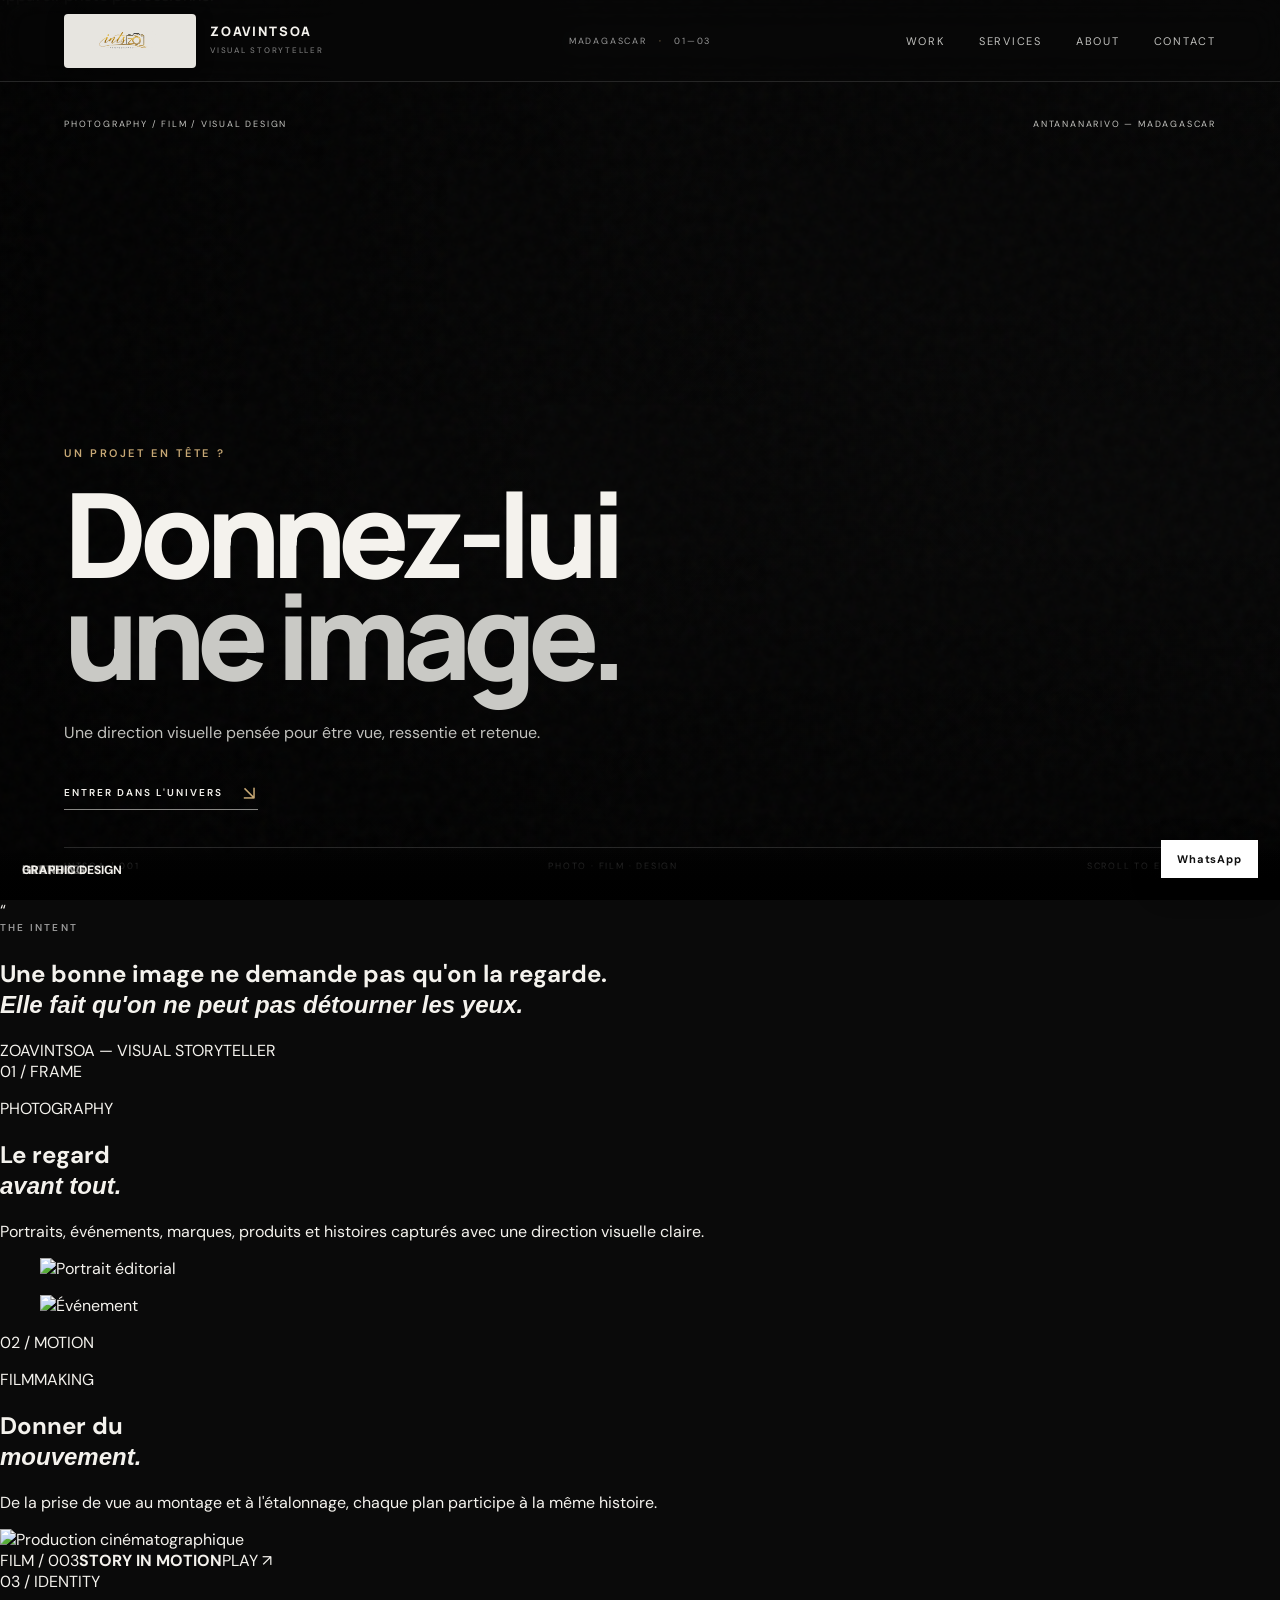
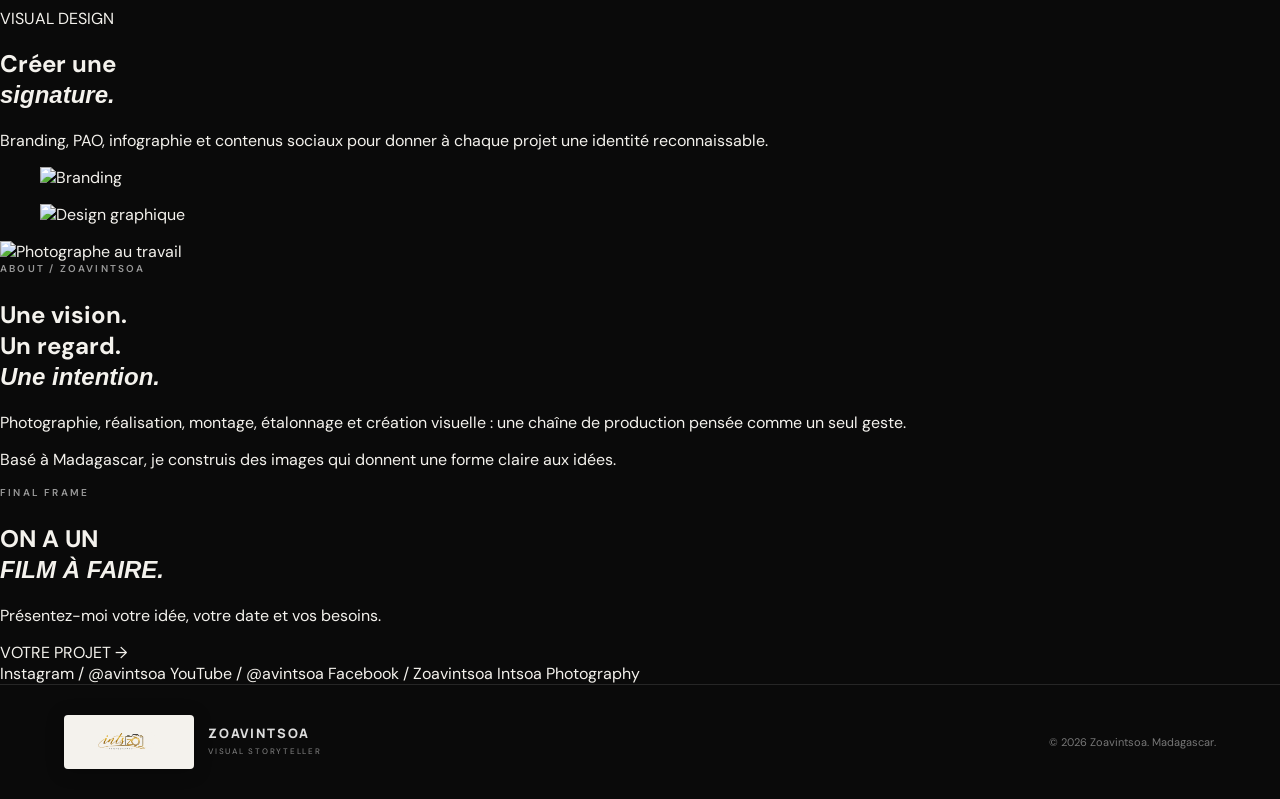
==== commit a9a6286c: "Redesign homepage as cinematic visual storytelling experience" ====
--- a/index.html
+++ b/index.html
@@ -3,9 +3,9 @@
 <head>
   <meta charset="utf-8">
   <meta name="viewport" content="width=device-width,initial-scale=1">
-  <meta name="description" content="Zoavintsoa Production — Photography, Filmmaking & Graphic Design à Madagascar.">
-  <meta name="theme-color" content="#0a0a0a">
-  <title>Zoavintsoa Production — Photography · Filmmaking · Graphic Design</title>
+  <meta name="description" content="Zoavintsoa — Visual storyteller à Madagascar. Photographie, film et direction visuelle.">
+  <meta name="theme-color" content="#070707">
+  <title>ZOAVINTSOA — Visual storyteller</title>
   <link rel="preconnect" href="https://fonts.googleapis.com">
   <link rel="preconnect" href="https://fonts.gstatic.com" crossorigin>
   <link href="https://fonts.googleapis.com/css2?family=DM+Sans:wght@400;500;600&family=Manrope:wght@600;700;800&display=swap" rel="stylesheet">
@@ -15,161 +15,92 @@
 <header class="site-header">
   <a class="brand" href="#top" aria-label="Zoavintsoa">
     <img class="brand-logo" src="nouveau%20logo%20intsoa.png" alt="INTSOA">
-    <span class="brand-title">ZOAVINTSOA <small>PHOTO · FILM · DESIGN</small></span>
+    <span class="brand-title">ZOAVINTSOA <small>VISUAL STORYTELLER</small></span>
   </a>
   <div class="header-meta">MADAGASCAR <span>·</span> 01—03</div>
   <button class="menu-toggle" type="button" aria-label="Ouvrir le menu" aria-expanded="false" aria-controls="nav">☰</button>
   <nav class="nav" id="nav" aria-label="Navigation principale">
-    <a href="#work">Work</a>
-    <a href="#services">Services</a>
-    <a href="#about">About</a>
-    <a href="#contact">Contact</a>
+    <a href="#work">Work</a><a href="#services">Services</a><a href="#about">About</a><a href="#contact">Contact</a>
   </nav>
 </header>
 
 <main id="top">
-  <section class="hero-film" aria-labelledby="hero-title">
+  <section class="hero-film">
     <div class="hero-film-media">
-      <img src="https://images.unsplash.com/photo-1516035069371-29a1b244cc32?auto=format&fit=crop&w=1800&q=90" alt="Appareil photo professionnel">
-      <div class="hero-film-vignette"></div>
-      <div class="hero-film-grain" aria-hidden="true"></div>
+      <img src="https://images.unsplash.com/photo-1516035069371-29a1b244cc32?auto=format&fit=crop&w=2200&q=90" alt="Appareil photo professionnel">
+      <div class="hero-film-vignette"></div><div class="hero-film-grain" aria-hidden="true"></div>
     </div>
-    <div class="hero-film-top reveal">
-      <span>PHOTOGRAPHY / FILM / VISUAL DESIGN</span>
-      <span>ANTANANARIVO — MADAGASCAR</span>
-    </div>
+    <div class="hero-film-top reveal"><span>PHOTOGRAPHY / FILM / VISUAL DESIGN</span><span>ANTANANARIVO — MADAGASCAR</span></div>
     <div class="hero-film-copy reveal">
       <p class="hero-kicker">UN PROJET EN TÊTE ?</p>
-      <h1 id="hero-title">Donnez-lui<br><em>une image.</em></h1>
+      <h1>Donnez-lui<br><em>une image.</em></h1>
       <p class="hero-lead">Une direction visuelle pensée pour être vue, ressentie et retenue.</p>
       <a class="hero-enter" href="#work"><span>ENTRER DANS L'UNIVERS</span><b>↘</b></a>
     </div>
-    <div class="hero-film-bottom reveal">
-      <span>INTSOA / 001</span>
-      <span>PHOTO · FILM · DESIGN</span>
-      <span>SCROLL TO EXPLORE ↓</span>
+    <div class="hero-film-bottom reveal"><span>INTSOA / 001</span><span>PHOTO · FILM · DESIGN</span><span>SCROLL TO EXPLORE ↓</span></div>
+  </section>
+
+  <section class="manifesto">
+    <div class="manifesto-mark">“</div>
+    <p class="eyebrow">THE INTENT</p>
+    <h2>Une bonne image ne demande pas qu'on la regarde.<br><em>Elle fait qu'on ne peut pas détourner les yeux.</em></h2>
+    <div class="manifesto-sign">ZOAVINTSOA — VISUAL STORYTELLER</div>
+  </section>
+
+  <section class="chapter chapter-dark" id="work">
+    <div class="chapter-head reveal"><span>01 / FRAME</span><p>PHOTOGRAPHY</p></div>
+    <div class="chapter-intro reveal"><h2>Le regard<br><em>avant tout.</em></h2><p>Portraits, événements, marques, produits et histoires capturés avec une direction visuelle claire.</p></div>
+    <div class="feature-grid">
+      <figure class="feature-image feature-main reveal"><img src="https://images.unsplash.com/photo-1500534623283-312aade485b7?auto=format&fit=crop&w=1800&q=88" alt="Portrait éditorial" loading="lazy"><figcaption>PORTRAIT / 001</figcaption></figure>
+      <figure class="feature-image feature-side reveal"><img src="https://images.unsplash.com/photo-1492684223066-81342ee5ff30?auto=format&fit=crop&w=1200&q=88" alt="Événement" loading="lazy"><figcaption>LIVE / 002</figcaption></figure>
     </div>
   </section>
 
-  <section class="statement">
-    <p class="eyebrow">UNE DIRECTION VISUELLE</p>
-    <h2>Photo. Vidéo. Design.<br><span>Une seule signature visuelle.</span></h2>
-  </section>
-
-  <section class="section" id="work">
-    <div class="section-head reveal">
-      <div><p class="eyebrow">SELECTED WORK</p><h2>Portfolio</h2></div>
-      <p>Des projets en photographie, vidéo et design graphique pour particuliers, entreprises, marques, événements et contenus professionnels.</p>
-    </div>
-    <div class="portfolio-filters" role="group" aria-label="Filtrer par domaine">
-      <button class="filter-btn active" type="button" data-filter="all">Tout</button>
-      <button class="filter-btn" type="button" data-filter="photo">Photo</button>
-      <button class="filter-btn" type="button" data-filter="video">Vidéo</button>
-      <button class="filter-btn" type="button" data-filter="design">Design</button>
-    </div>
-    <div class="category-strip" role="group" aria-label="Filtrer par catégorie">
-      <button class="category-btn" type="button" data-filter="all">Toutes les catégories</button>
-      <button class="category-btn" type="button" data-filter="evenement">Événements</button>
-      <button class="category-btn" type="button" data-filter="corporate">Corporate</button>
-      <button class="category-btn" type="button" data-filter="mariage">Mariage</button>
-      <button class="category-btn" type="button" data-filter="portrait">Portrait</button>
-      <button class="category-btn" type="button" data-filter="produit">Produit</button>
-      <button class="category-btn" type="button" data-filter="documentaire">Documentaire</button>
-      <button class="category-btn" type="button" data-filter="sport">Sport</button>
-      <button class="category-btn" type="button" data-filter="drone">Drone</button>
-      <button class="category-btn" type="button" data-filter="branding">Branding</button>
-      <button class="category-btn" type="button" data-filter="pao">PAO</button>
-      <button class="category-btn" type="button" data-filter="infographie">Infographie</button>
-    </div>
-    <div class="gallery" aria-live="polite">
-      <figure class="work-card tall reveal" data-domain="photo" data-tags="portrait">
-        <img src="https://images.unsplash.com/photo-1500534623283-312aade485b7?auto=format&fit=crop&w=1000&q=85" alt="Portrait éditorial" loading="lazy">
-        <figcaption><b>Portrait</b><span>Photo</span></figcaption>
-      </figure>
-      <figure class="work-card reveal" data-domain="photo" data-tags="evenement">
-        <img src="https://images.unsplash.com/photo-1492684223066-81342ee5ff30?auto=format&fit=crop&w=1000&q=85" alt="Événement" loading="lazy">
-        <figcaption><b>Événement</b><span>Photo</span></figcaption>
-      </figure>
-      <figure class="work-card reveal" data-domain="video" data-tags="corporate">
-        <img src="https://images.unsplash.com/photo-1485846234645-a62644f84728?auto=format&fit=crop&w=1000&q=85" alt="Production vidéo" loading="lazy">
-        <figcaption><b>Film</b><span>Vidéo</span></figcaption>
-      </figure>
-      <figure class="work-card wide reveal" data-domain="photo video" data-tags="evenement sport">
-        <img src="https://images.unsplash.com/photo-1511578314322-379afb476865?auto=format&fit=crop&w=1400&q=85" alt="Événement live" loading="lazy">
-        <figcaption><b>Live</b><span>Photo & Vidéo</span></figcaption>
-      </figure>
-      <figure class="work-card reveal" data-domain="design" data-tags="branding">
-        <img src="https://images.unsplash.com/photo-1542744094-3a31f272c490?auto=format&fit=crop&w=1000&q=85" alt="Création pour une marque" loading="lazy">
-        <figcaption><b>Branding</b><span>Design graphique</span></figcaption>
-      </figure>
-      <figure class="work-card reveal" data-domain="design" data-tags="pao infographie">
-        <img src="https://images.unsplash.com/photo-1561070791-2526d30994b5?auto=format&fit=crop&w=1000&q=85" alt="Design graphique" loading="lazy">
-        <figcaption><b>PAO & Infographie</b><span>Design</span></figcaption>
-      </figure>
+  <section class="chapter chapter-light" id="services">
+    <div class="chapter-head reveal"><span>02 / MOTION</span><p>FILMMAKING</p></div>
+    <div class="chapter-intro reveal"><h2>Donner du<br><em>mouvement.</em></h2><p>De la prise de vue au montage et à l'étalonnage, chaque plan participe à la même histoire.</p></div>
+    <div class="motion-card reveal">
+      <img src="https://images.unsplash.com/photo-1485846234645-a62644f84728?auto=format&fit=crop&w=2000&q=88" alt="Production cinématographique" loading="lazy">
+      <div class="motion-overlay"><span>FILM / 003</span><strong>STORY IN MOTION</strong><span>PLAY ↗</span></div>
     </div>
   </section>
 
-  <section class="services section" id="services">
-    <div class="section-head reveal">
-      <div><p class="eyebrow">WHAT I DO</p><h2>Services</h2></div>
-      <p>Une chaîne de création complète, de l'idée à la livraison du contenu final.</p>
-    </div>
-    <div class="service-grid">
-      <article class="reveal"><span>01</span><h3>Photography</h3><p>Événements, mariage, anniversaire, baptême, corporate, portrait, produit, shooting, sport, documentaire et drone.</p></article>
-      <article class="reveal"><span>02</span><h3>Filmmaking</h3><p>Événementiel, corporate, mariage, interviews, documentaire, publicité, contenu social, sport, clips et drone.</p></article>
-      <article class="reveal"><span>03</span><h3>Graphic Design</h3><p>Identité visuelle, logo, branding, affiches, flyers, brochures, réseaux sociaux, supports publicitaires et présentations.</p></article>
-      <article class="reveal"><span>04</span><h3>PAO & Infographie</h3><p>Mise en page, catalogues, documents professionnels, infographies, visuels de communication et préparation des supports.</p></article>
+  <section class="chapter chapter-dark">
+    <div class="chapter-head reveal"><span>03 / IDENTITY</span><p>VISUAL DESIGN</p></div>
+    <div class="chapter-intro reveal"><h2>Créer une<br><em>signature.</em></h2><p>Branding, PAO, infographie et contenus sociaux pour donner à chaque projet une identité reconnaissable.</p></div>
+    <div class="identity-grid">
+      <figure class="identity-card reveal"><img src="https://images.unsplash.com/photo-1542744094-3a31f272c490?auto=format&fit=crop&w=1300&q=88" alt="Branding" loading="lazy"><figcaption><b>BRANDING</b><span>IDENTITY / 004</span></figcaption></figure>
+      <figure class="identity-card reveal"><img src="https://images.unsplash.com/photo-1561070791-2526d30994b5?auto=format&fit=crop&w=1300&q=88" alt="Design graphique" loading="lazy"><figcaption><b>GRAPHIC DESIGN</b><span>DESIGN / 005</span></figcaption></figure>
     </div>
   </section>
 
-  <section class="process section">
-    <div class="section-head reveal">
-      <div><p class="eyebrow">HOW I WORK</p><h2>Du concept<br>à l'image finale.</h2></div>
-      <p>Une méthode simple et structurée pour garder une direction visuelle cohérente à chaque étape du projet.</p>
-    </div>
-    <div class="process-grid">
-      <article class="reveal"><span>01</span><h3>Écouter</h3><p>Comprendre le besoin, le public, l'objectif et l'identité du projet.</p></article>
-      <article class="reveal"><span>02</span><h3>Créer</h3><p>Construire les images, les plans et les éléments graphiques avec une direction claire.</p></article>
-      <article class="reveal"><span>03</span><h3>Finaliser</h3><p>Monter, étalonner, retoucher et préparer les fichiers pour leur diffusion.</p></article>
+  <section class="about-film" id="about">
+    <div class="about-film-image reveal"><img src="https://images.unsplash.com/photo-1554048612-b6a482bc67e5?auto=format&fit=crop&w=1600&q=88" alt="Photographe au travail" loading="lazy"></div>
+    <div class="about-film-copy reveal">
+      <p class="eyebrow">ABOUT / ZOAVINTSOA</p>
+      <h2>Une vision.<br>Un regard.<br><em>Une intention.</em></h2>
+      <p>Photographie, réalisation, montage, étalonnage et création visuelle : une chaîne de production pensée comme un seul geste.</p>
+      <p>Basé à Madagascar, je construis des images qui donnent une forme claire aux idées.</p>
     </div>
   </section>
 
-  <section class="about section" id="about">
-    <div class="about-image reveal">
-      <img src="https://images.unsplash.com/photo-1554048612-b6a482bc67e5?auto=format&fit=crop&w=1200&q=85" alt="Photographe au travail" loading="lazy">
-    </div>
-    <div class="about-copy reveal">
-      <p class="eyebrow">ABOUT</p>
-      <h2>Une vision.<br>Un regard.<br><em>Une intention.</em></h2>
-      <p>Je développe des contenus visuels pensés de la prise de vue à la finition : photographie, vidéo, montage, étalonnage, design graphique, PAO et infographie.</p>
-      <p>Mon objectif : construire une image claire, soignée et adaptée à chaque projet.</p>
-      <a class="text-link dark" href="#contact">Travaillons ensemble →</a>
-    </div>
-  </section>
-
-  <section class="contact section" id="contact">
-    <p class="eyebrow">CONTACT</p>
-    <h2>Un projet en tête ?</h2>
-    <p class="contact-lead">Présentez-moi votre idée, votre date et vos besoins. Nous construirons la bonne direction visuelle.</p>
-    <div class="contact-grid">
-      <a href="https://wa.me/261345500996" target="_blank" rel="noopener"><span>WhatsApp</span>+261 34 55 00 996</a>
-      <a href="https://www.facebook.com/zouavintsoa/" target="_blank" rel="noopener"><span>Facebook</span>Zoavintsoa</a>
-      <a href="https://www.facebook.com/Iintsoa/" target="_blank" rel="noopener"><span>Facebook — Page</span>Intsoa Photography</a>
-      <a href="https://www.instagram.com/avintsoa/" target="_blank" rel="noopener"><span>Instagram</span>@avintsoa</a>
-      <a href="https://www.youtube.com/@zouavintsou1009" target="_blank" rel="noopener"><span>YouTube</span>@avintsoa</a>
+  <section class="contact-film" id="contact">
+    <p class="eyebrow">FINAL FRAME</p>
+    <h2>ON A UN<br><em>FILM À FAIRE.</em></h2>
+    <p>Présentez-moi votre idée, votre date et vos besoins.</p>
+    <a class="contact-cta" href="https://wa.me/261345500996" target="_blank" rel="noopener">VOTRE PROJET →</a>
+    <div class="contact-links">
+      <a href="https://www.instagram.com/avintsoa/" target="_blank" rel="noopener">Instagram / @avintsoa</a>
+      <a href="https://www.youtube.com/@zouavintsou1009" target="_blank" rel="noopener">YouTube / @avintsoa</a>
+      <a href="https://www.facebook.com/zouavintsoa/" target="_blank" rel="noopener">Facebook / Zoavintsoa</a>
+      <a href="https://www.facebook.com/Iintsoa/" target="_blank" rel="noopener">Intsoa Photography</a>
     </div>
   </section>
 </main>
 
 <footer>
-  <div class="brand footer-brand"><img class="brand-logo" src="nouveau%20logo%20intsoa.png" alt="Intsoa Photography"><span class="brand-title">ZOAVINTSOA <small>PRODUCTION</small></span></div>
-  <div class="footer-links">
-    <a href="https://www.facebook.com/zouavintsoa/" target="_blank" rel="noopener">Facebook</a>
-    <a href="https://www.facebook.com/Iintsoa/" target="_blank" rel="noopener">Intsoa Photography</a>
-    <a href="https://www.instagram.com/avintsoa/" target="_blank" rel="noopener">Instagram</a>
-    <a href="https://www.youtube.com/@zouavintsou1009" target="_blank" rel="noopener">YouTube</a>
-  </div>
-  <p>© <span id="year"></span> Zoavintsoa Production. Tous droits réservés.</p>
+  <div class="brand footer-brand"><img class="brand-logo" src="nouveau%20logo%20intsoa.png" alt="Intsoa Photography"><span class="brand-title">ZOAVINTSOA <small>VISUAL STORYTELLER</small></span></div>
+  <p>© <span id="year"></span> Zoavintsoa. Madagascar.</p>
 </footer>
 <a class="floating-whatsapp" href="https://wa.me/261345500996" target="_blank" rel="noopener" aria-label="Contacter Zoavintsoa sur WhatsApp">WhatsApp</a>
 <script src="js/script.js"></script>
--- a/css/style.css
+++ b/css/style.css
@@ -1,4 +1,4 @@
-:root{--bg:#0a0a0a;--paper:#f4f2ed;--ink:#101010;--muted:#8e8e8e;--line:#262626;--white:#fff}*{box-sizing:border-box}html{scroll-behavior:smooth;scroll-padding-top:82px}body{margin:0;background:var(--bg);color:var(--paper);font-family:"DM Sans",sans-serif}body.menu-open{overflow:hidden}a{color:inherit;text-decoration:none}button{font-family:inherit}img{display:block;width:100%;height:100%;object-fit:cover}.site-header{height:82px;padding:0 5vw;display:flex;align-items:center;justify-content:space-between;border-bottom:1px solid var(--line);position:sticky;top:0;background:rgba(10,10,10,.92);backdrop-filter:blur(14px);z-index:20}.brand{display:flex;align-items:center;gap:11px;font:800 13px/1.05 Manrope,sans-serif;letter-spacing:.14em}.brand-wordmark{display:block;font:800 13px/1.05 Manrope,sans-serif;letter-spacing:.14em}.brand-sub{display:block;margin-top:4px;font:500 8px/1.5 "DM Sans",sans-serif;letter-spacing:.22em;color:#777}.nav{display:flex;gap:34px;font-size:13px;color:#aaa}.nav a{transition:color .2s}.nav a:hover,.nav a:focus-visible{color:#fff}.menu-toggle{display:none;background:none;border:0;color:#fff;font-size:23px;cursor:pointer}.hero{min-height:calc(100vh - 82px);display:grid;grid-template-columns:1fr 1fr;gap:5vw;padding:7vw 5vw}.hero-copy{align-self:center;max-width:700px}.eyebrow{font-size:10px;letter-spacing:.22em;color:#999;font-weight:600;margin:0 0 24px}.hero h1{font:800 clamp(48px,7vw,104px)/.94 Manrope,sans-serif;letter-spacing:-.055em;margin:0 0 32px}.hero h1 em,.about-copy em{font-style:normal;color:#999}.lead{font-size:18px;line-height:1.7;color:#aaa;max-width:560px}.actions{display:flex;align-items:center;gap:28px;margin-top:42px}.btn{padding:15px 23px;font-size:12px;font-weight:600;transition:transform .2s,background .2s}.btn-light{background:var(--white);color:var(--ink)}.btn:hover{transform:translateY(-2px)}.text-link{font-size:12px;font-weight:600;border-bottom:1px solid #555;padding-bottom:5px;transition:border-color .2s}.text-link:hover,.text-link:focus-visible{border-color:#fff}.hero-image{height:72vh;min-height:520px;position:relative;overflow:hidden;background:#151515}.hero-image img{filter:saturate(.72);transition:transform .8s ease}.hero-image:hover img{transform:scale(1.025)}.hero-tag{position:absolute;bottom:18px;left:18px;background:rgba(0,0,0,.65);padding:8px 11px;font-size:9px;letter-spacing:.18em}.statement{padding:10vw 5vw;border-top:1px solid var(--line);border-bottom:1px solid var(--line)}.statement h2{font:700 clamp(34px,5vw,72px)/1.05 Manrope;margin:0;letter-spacing:-.04em}.statement h2 span{color:#777}.section{padding:9vw 5vw}.section-head{display:flex;justify-content:space-between;align-items:end;gap:40px;margin-bottom:42px}.section h2,.contact h2{font:700 clamp(42px,6vw,78px)/.95 Manrope;letter-spacing:-.05em;margin:0}.section-head>p{max-width:390px;color:#888;font-size:13px;line-height:1.7}.portfolio-filters{display:flex;gap:10px;flex-wrap:wrap;margin-bottom:20px}.filter-btn{border:1px solid #333;background:transparent;color:#999;padding:10px 17px;font:600 11px "DM Sans",sans-serif;cursor:pointer;text-transform:uppercase;letter-spacing:.12em;transition:.2s}.filter-btn:hover,.filter-btn.active{background:#f4f2ed;color:#101010;border-color:#f4f2ed}.category-strip{display:flex;gap:9px;flex-wrap:wrap;margin-bottom:35px}.category-btn{font-size:10px;color:#777;border:1px solid #252525;background:transparent;padding:7px 10px;cursor:pointer;transition:.2s}.category-btn:hover,.category-btn.active{color:#eee;border-color:#666}.gallery{display:grid;grid-template-columns:repeat(12,1fr);gap:18px}.work-card{grid-column:span 4;margin:0;position:relative;aspect-ratio:1/1.12;overflow:hidden;background:#151515;transition:opacity .25s ease,transform .25s ease}.work-card.tall{grid-column:span 4;grid-row:span 2;aspect-ratio:auto}.work-card.wide{grid-column:span 8}.work-card.is-hidden{display:none}.work-card img{transition:transform .6s ease;filter:saturate(.7)}.work-card:hover img{transform:scale(1.045);filter:saturate(1)}figcaption{position:absolute;left:0;right:0;bottom:0;padding:22px;background:linear-gradient(transparent,rgba(0,0,0,.75));display:flex;justify-content:space-between;align-items:end;font-size:12px}figcaption span{color:#aaa}.services{background:var(--paper);color:var(--ink)}.services .eyebrow{color:#777}.service-grid{display:grid;grid-template-columns:repeat(4,1fr);border-top:1px solid #ccc}.service-grid article{padding:35px 30px 20px 0;border-right:1px solid #ccc;min-height:290px}.service-grid article+article{padding-left:30px}.service-grid article:last-child{border-right:0}.service-grid span{font-size:10px;color:#999}.service-grid h3{font:700 25px Manrope;margin:55px 0 15px;letter-spacing:-.03em}.service-grid p{color:#666;line-height:1.7;font-size:14px;max-width:320px}.about{display:grid;grid-template-columns:1fr 1fr;gap:8vw;align-items:center}.about-image{height:620px;background:#151515}.about-copy{max-width:520px}.about-copy h2{font:700 clamp(40px,5.5vw,75px)/.96 Manrope;letter-spacing:-.05em;margin:0 0 32px}.about-copy>p:not(.eyebrow){color:#999;line-height:1.8;font-size:15px}.dark{display:inline-block;margin-top:20px}.contact{border-top:1px solid var(--line);padding-bottom:11vw}.contact-lead{font-size:18px;color:#999;max-width:620px;line-height:1.7;margin:30px 0 55px}.contact-grid{display:grid;grid-template-columns:repeat(3,1fr);border-top:1px solid var(--line)}.contact-grid a{padding:22px 20px 20px 0;border-right:1px solid var(--line);font-size:14px;transition:color .2s}.contact-grid a:hover{color:#fff}.contact-grid a+a{padding-left:25px}.contact-grid a:last-child{border:0}.contact-grid span{display:block;color:#777;font-size:10px;text-transform:uppercase;letter-spacing:.18em;margin-bottom:12px}footer{border-top:1px solid var(--line);padding:30px 5vw;display:flex;justify-content:space-between;align-items:center;color:#777;font-size:11px}.footer-brand{color:#ddd}.reveal{opacity:1;transform:none}.js-ready .reveal{opacity:0;transform:translateY(18px);transition:opacity .65s ease,transform .65s ease}.js-ready .reveal.visible{opacity:1;transform:none}@media(max-width:1000px){.service-grid{grid-template-columns:repeat(2,1fr)}.service-grid article:nth-child(2){border-right:0}.service-grid article:nth-child(3),.service-grid article:nth-child(4){border-top:1px solid #ccc}}@media(max-width:800px){.site-header{height:70px}.nav{display:none;position:absolute;top:70px;left:0;right:0;padding:25px 5vw;background:#0a0a0a;border-bottom:1px solid var(--line);flex-direction:column;gap:20px}.nav.open{display:flex}.menu-toggle{display:block}.hero{grid-template-columns:1fr;padding-top:12vw}.hero-image{height:65vh;min-height:420px}.statement{padding:18vw 5vw}.section{padding:18vw 5vw}.section-head{display:block}.section-head>p{margin-top:25px}.gallery{display:grid;grid-template-columns:1fr 1fr}.work-card,.work-card.tall,.work-card.wide{grid-column:span 1;grid-row:auto;aspect-ratio:1/1.15}.work-card.wide{grid-column:span 2}.service-grid,.about,.contact-grid{grid-template-columns:1fr}.service-grid article,.service-grid article+article{padding:30px 0;border-right:0;border-bottom:1px solid #ccc;border-top:0!important}.service-grid h3{margin-top:35px}.about-image{height:440px}.contact-grid a,.contact-grid a+a{padding:20px 0;border-right:0;border-bottom:1px solid var(--line)}footer{display:block}.footer-brand{margin-bottom:20px}.category-strip{gap:7px}.category-btn{font-size:9px}.filter-btn{padding:9px 13px}.actions{flex-wrap:wrap;gap:20px}}@media(max-width:520px){.hero h1{font-size:46px}.lead,.contact-lead{font-size:16px}.hero-image{min-height:360px}.gallery{gap:10px}.work-card.wide{grid-column:span 2}.section-head{margin-bottom:32px}.portfolio-filters{gap:7px}}@media(prefers-reduced-motion:reduce){html{scroll-behavior:auto}.hero-image img,.work-card img,.btn,.text-link{transition:none}.js-ready .reveal{opacity:1;transform:none;transition:none}}
+:root{--bg:#0a0a0a;--paper:#f4f2ed;--ink:#101010;--muted:#8e8e8e;--line:#262626;--white:#fff}*{box-sizing:border-box}html{scroll-behavior:smooth;scroll-padding-top:82px}body{margin:0;background:var(--bg);color:var(--paper);font-family:"DM Sans",sans-serif}body.menu-open{overflow:hidden}a{color:inherit;text-decoration:none}button{font-family:inherit}img{display:block;width:100%;height:100%;object-fit:cover}.site-header{height:82px;padding:0 5vw;display:flex;align-items:center;justify-content:space-between;border-bottom:1px solid var(--line);position:fixed;top:0;left:0;right:0;background:rgba(8,8,8,.38);backdrop-filter:blur(16px);z-index:20}.brand{display:flex;align-items:center;gap:14px;font:800 13px/1.05 Manrope,sans-serif;letter-spacing:.14em;position:relative;z-index:2}.brand-wordmark{display:block;font:800 13px/1.05 Manrope,sans-serif;letter-spacing:.14em}.brand-sub{display:block;margin-top:4px;font:500 8px/1.5 "DM Sans",sans-serif;letter-spacing:.22em;color:#777}.nav{display:flex;gap:34px;font-size:11px;color:#c0c0bd;text-transform:uppercase;letter-spacing:.16em}.nav a{transition:color .2s}.nav a:hover,.nav a:focus-visible{color:#fff}.menu-toggle{display:none;background:none;border:0;color:#fff;font-size:23px;cursor:pointer}.hero{min-height:calc(100vh - 82px);display:grid;grid-template-columns:1fr 1fr;gap:5vw;padding:7vw 5vw}.hero-copy{align-self:center;max-width:700px}.eyebrow{font-size:10px;letter-spacing:.22em;color:#999;font-weight:600;margin:0 0 24px}.hero h1{font:800 clamp(48px,7vw,104px)/.94 Manrope,sans-serif;letter-spacing:-.055em;margin:0 0 32px}.hero h1 em,.about-copy em{font-style:normal;color:#999}.lead{font-size:18px;line-height:1.7;color:#aaa;max-width:560px}.actions{display:flex;align-items:center;gap:28px;margin-top:42px}.btn{padding:15px 23px;font-size:12px;font-weight:600;transition:transform .2s,background .2s}.btn-light{background:var(--white);color:var(--ink)}.btn:hover{transform:translateY(-2px)}.text-link{font-size:12px;font-weight:600;border-bottom:1px solid #555;padding-bottom:5px;transition:border-color .2s}.text-link:hover,.text-link:focus-visible{border-color:#fff}.hero-image{height:72vh;min-height:520px;position:relative;overflow:hidden;background:#151515}.hero-image img{filter:saturate(.72);transition:transform .8s ease}.hero-image:hover img{transform:scale(1.025)}.hero-tag{position:absolute;bottom:18px;left:18px;background:rgba(0,0,0,.65);padding:8px 11px;font-size:9px;letter-spacing:.18em}.statement{padding:10vw 5vw;border-top:1px solid var(--line);border-bottom:1px solid var(--line)}.statement h2{font:700 clamp(34px,5vw,72px)/1.05 Manrope;margin:0;letter-spacing:-.04em}.statement h2 span{color:#777}.section{padding:9vw 5vw}.section-head{display:flex;justify-content:space-between;align-items:end;gap:40px;margin-bottom:42px}.section h2,.contact h2{font:700 clamp(42px,6vw,78px)/.95 Manrope;letter-spacing:-.05em;margin:0}.section-head>p{max-width:390px;color:#888;font-size:13px;line-height:1.7}.portfolio-filters{display:flex;gap:10px;flex-wrap:wrap;margin-bottom:20px}.filter-btn{border:1px solid #333;background:transparent;color:#999;padding:10px 17px;font:600 11px "DM Sans",sans-serif;cursor:pointer;text-transform:uppercase;letter-spacing:.12em;transition:.2s}.filter-btn:hover,.filter-btn.active{background:#f4f2ed;color:#101010;border-color:#f4f2ed}.category-strip{display:flex;gap:9px;flex-wrap:wrap;margin-bottom:35px}.category-btn{font-size:10px;color:#777;border:1px solid #252525;background:transparent;padding:7px 10px;cursor:pointer;transition:.2s}.category-btn:hover,.category-btn.active{color:#eee;border-color:#666}.gallery{display:grid;grid-template-columns:repeat(12,1fr);gap:18px}.work-card{grid-column:span 4;margin:0;position:relative;aspect-ratio:1/1.12;overflow:hidden;background:#151515;transition:opacity .25s ease,transform .25s ease}.work-card.tall{grid-column:span 4;grid-row:span 2;aspect-ratio:auto}.work-card.wide{grid-column:span 8}.work-card.is-hidden{display:none}.work-card img{transition:transform .6s ease;filter:saturate(.7)}.work-card:hover img{transform:scale(1.045);filter:saturate(1)}figcaption{position:absolute;left:0;right:0;bottom:0;padding:22px;background:linear-gradient(transparent,rgba(0,0,0,.75));display:flex;justify-content:space-between;align-items:end;font-size:12px}figcaption span{color:#aaa}.services{background:var(--paper);color:var(--ink)}.services .eyebrow{color:#777}.service-grid{display:grid;grid-template-columns:repeat(4,1fr);border-top:1px solid #ccc}.service-grid article{padding:35px 30px 20px 0;border-right:1px solid #ccc;min-height:290px}.service-grid article+article{padding-left:30px}.service-grid article:last-child{border-right:0}.service-grid span{font-size:10px;color:#999}.service-grid h3{font:700 25px Manrope;margin:55px 0 15px;letter-spacing:-.03em}.service-grid p{color:#666;line-height:1.7;font-size:14px;max-width:320px}.about{display:grid;grid-template-columns:1fr 1fr;gap:8vw;align-items:center}.about-image{height:620px;background:#151515}.about-copy{max-width:520px}.about-copy h2{font:700 clamp(40px,5.5vw,75px)/.96 Manrope;letter-spacing:-.05em;margin:0 0 32px}.about-copy>p:not(.eyebrow){color:#999;line-height:1.8;font-size:15px}.dark{display:inline-block;margin-top:20px}.contact{border-top:1px solid var(--line);padding-bottom:11vw}.contact-lead{font-size:18px;color:#999;max-width:620px;line-height:1.7;margin:30px 0 55px}.contact-grid{display:grid;grid-template-columns:repeat(3,1fr);border-top:1px solid var(--line)}.contact-grid a{padding:22px 20px 20px 0;border-right:1px solid var(--line);font-size:14px;transition:color .2s}.contact-grid a:hover{color:#fff}.contact-grid a+a{padding-left:25px}.contact-grid a:last-child{border:0}.contact-grid span{display:block;color:#777;font-size:10px;text-transform:uppercase;letter-spacing:.18em;margin-bottom:12px}footer{border-top:1px solid var(--line);padding:30px 5vw;display:flex;justify-content:space-between;align-items:center;color:#777;font-size:11px}.footer-brand{color:#ddd}.reveal{opacity:1;transform:none}.js-ready .reveal{opacity:0;transform:translateY(18px);transition:opacity .65s ease,transform .65s ease}.js-ready .reveal.visible{opacity:1;transform:none}@media(max-width:1000px){.service-grid{grid-template-columns:repeat(2,1fr)}.service-grid article:nth-child(2){border-right:0}.service-grid article:nth-child(3),.service-grid article:nth-child(4){border-top:1px solid #ccc}}@media(max-width:800px){.site-header{height:70px}.nav{display:none;position:absolute;top:70px;left:0;right:0;padding:25px 5vw;background:#0a0a0a;border-bottom:1px solid var(--line);flex-direction:column;gap:20px}.nav.open{display:flex}.menu-toggle{display:block}.hero{grid-template-columns:1fr;padding-top:12vw}.hero-image{height:65vh;min-height:420px}.statement{padding:18vw 5vw}.section{padding:18vw 5vw}.section-head{display:block}.section-head>p{margin-top:25px}.gallery{display:grid;grid-template-columns:1fr 1fr}.work-card,.work-card.tall,.work-card.wide{grid-column:span 1;grid-row:auto;aspect-ratio:1/1.15}.work-card.wide{grid-column:span 2}.service-grid,.about,.contact-grid{grid-template-columns:1fr}.service-grid article,.service-grid article+article{padding:30px 0;border-right:0;border-bottom:1px solid #ccc;border-top:0!important}.service-grid h3{margin-top:35px}.about-image{height:440px}.contact-grid a,.contact-grid a+a{padding:20px 0;border-right:0;border-bottom:1px solid var(--line)}footer{display:block}.footer-brand{margin-bottom:20px}.category-strip{gap:7px}.category-btn{font-size:9px}.filter-btn{padding:9px 13px}.actions{flex-wrap:wrap;gap:20px}}@media(max-width:520px){.hero h1{font-size:46px}.lead,.contact-lead{font-size:16px}.hero-image{min-height:360px}.gallery{gap:10px}.work-card.wide{grid-column:span 2}.section-head{margin-bottom:32px}.portfolio-filters{gap:7px}}@media(prefers-reduced-motion:reduce){html{scroll-behavior:auto}.hero-image img,.work-card img,.btn,.text-link{transition:none}.js-ready .reveal{opacity:1;transform:none;transition:none}}
 .process{border-top:1px solid var(--line)}
 .process-grid{display:grid;grid-template-columns:repeat(3,1fr);border-top:1px solid var(--line)}
 .process-grid article{padding:34px 34px 18px 0;border-right:1px solid var(--line);min-height:245px}
@@ -20,3 +20,35 @@
 .brand-title small{display:block;margin-top:5px;font:500 8px/1.5 "DM Sans",sans-serif;letter-spacing:.22em;color:#777}
 .footer-brand .brand-logo{width:130px;height:54px}
 @media(max-width:520px){.brand-logo{width:108px;height:46px;padding:5px 8px}.brand-title{font-size:10px}.brand-title small{font-size:7px}}
+
+
+/* Cinematic hero direction */
+.hero-film{min-height:100vh;position:relative;overflow:hidden;background:#080808;display:flex;align-items:flex-end;padding:0 5vw 7vh;color:#f4f2ed}
+.hero-film-media{position:absolute;inset:0;overflow:hidden}
+.hero-film-media img{width:100%;height:100%;object-fit:cover;object-position:center;filter:grayscale(.18) contrast(1.08) brightness(.58);transform:scale(1.035)}
+.hero-film-vignette{position:absolute;inset:0;background:linear-gradient(90deg,rgba(0,0,0,.82) 0%,rgba(0,0,0,.38) 48%,rgba(0,0,0,.28) 100%),linear-gradient(0deg,rgba(0,0,0,.72) 0%,transparent 42%,rgba(0,0,0,.28) 100%)}
+.hero-film-grain{position:absolute;inset:-50%;opacity:.055;background-image:url("data:image/svg+xml,%3Csvg viewBox='0 0 180 180' xmlns='http://www.w3.org/2000/svg'%3E%3Cfilter id='n'%3E%3CfeTurbulence type='fractalNoise' baseFrequency='.9' numOctaves='3' stitchTiles='stitch'/%3E%3C/filter%3E%3Crect width='100%25' height='100%25' filter='url(%23n)' opacity='.55'/%3E%3C/svg%3E");pointer-events:none}
+.hero-film-top{position:absolute;top:118px;left:5vw;right:5vw;display:flex;justify-content:space-between;font-size:9px;letter-spacing:.2em;color:#c4c4c0}
+.hero-film-copy{position:relative;z-index:2;max-width:760px;margin-bottom:3vh}
+.hero-kicker{font-size:11px;letter-spacing:.24em;font-weight:600;color:#c7a875;margin:0 0 22px}
+.hero-film h1{font:800 clamp(68px,9.2vw,140px)/.86 Manrope,sans-serif;letter-spacing:-.07em;margin:0 0 34px}
+.hero-film h1 em{font-style:normal;color:#c9c9c5}
+.hero-lead{max-width:500px;font-size:16px;line-height:1.7;color:#c1c1bd;margin:0 0 34px}
+.hero-enter{display:inline-flex;align-items:center;gap:20px;color:#f4f2ed;font-size:10px;letter-spacing:.2em;font-weight:600;border-bottom:1px solid rgba(244,242,237,.55);padding-bottom:10px}
+.hero-enter b{font-size:20px;line-height:10px;font-weight:400;color:#c7a875}
+.hero-film-bottom{position:absolute;left:5vw;right:5vw;bottom:28px;display:flex;justify-content:space-between;border-top:1px solid rgba(255,255,255,.22);padding-top:12px;font-size:9px;letter-spacing:.2em;color:#999}
+.header-meta{position:absolute;left:50%;transform:translateX(-50%);font-size:9px;letter-spacing:.2em;color:#999}
+.header-meta span{margin:0 8px;color:#c7a875}
+.site-header .brand-logo{background:rgba(244,242,237,.95)}
+@media(max-width:800px){
+ .site-header{height:70px;padding:0 5vw}
+ .header-meta{display:none}
+ .hero-film{min-height:100svh;padding:0 5vw 55px;align-items:flex-end}
+ .hero-film-top{top:96px;display:block;font-size:8px;line-height:2}
+ .hero-film-top span{display:block}
+ .hero-film-copy{margin-bottom:4vh}
+ .hero-film h1{font-size:clamp(58px,16vw,92px)}
+ .hero-lead{font-size:15px;max-width:330px}
+ .hero-film-bottom{bottom:18px;font-size:7px}
+ .hero-film-bottom span:nth-child(2){display:none}
+}
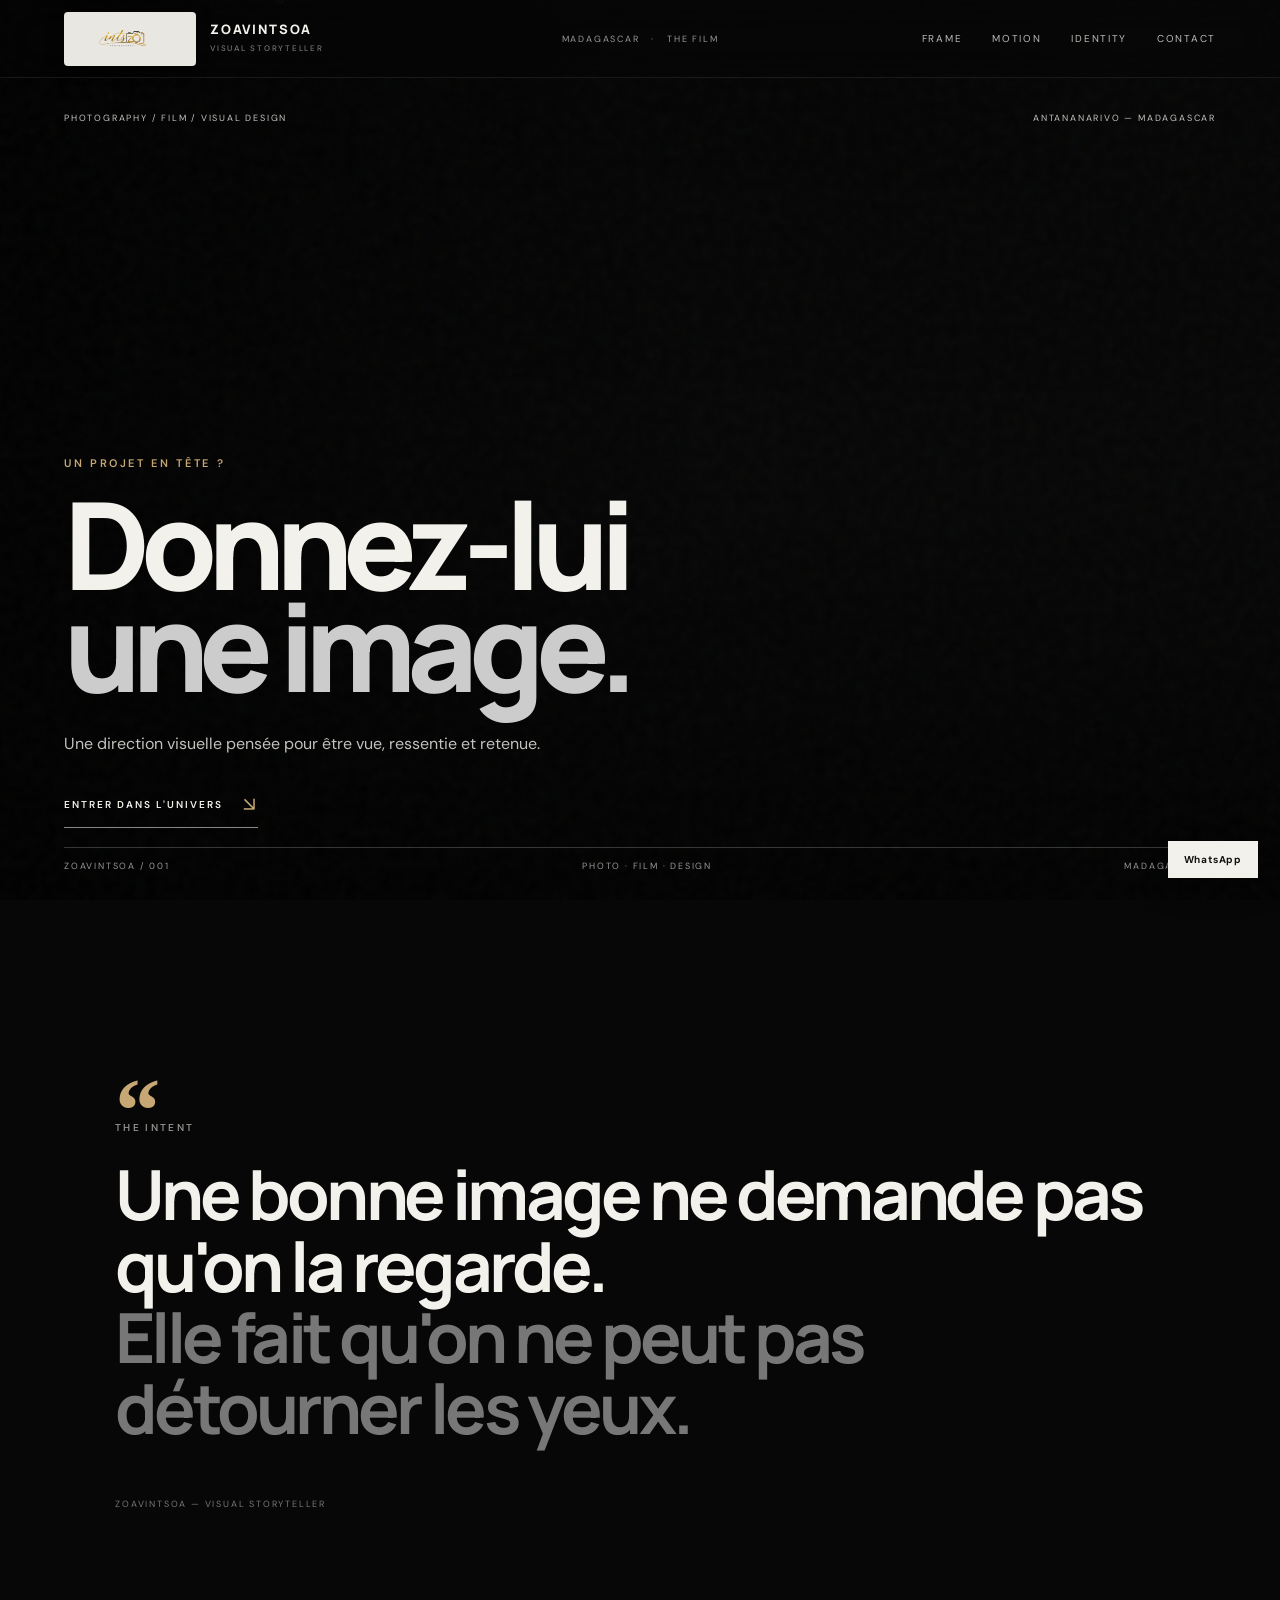
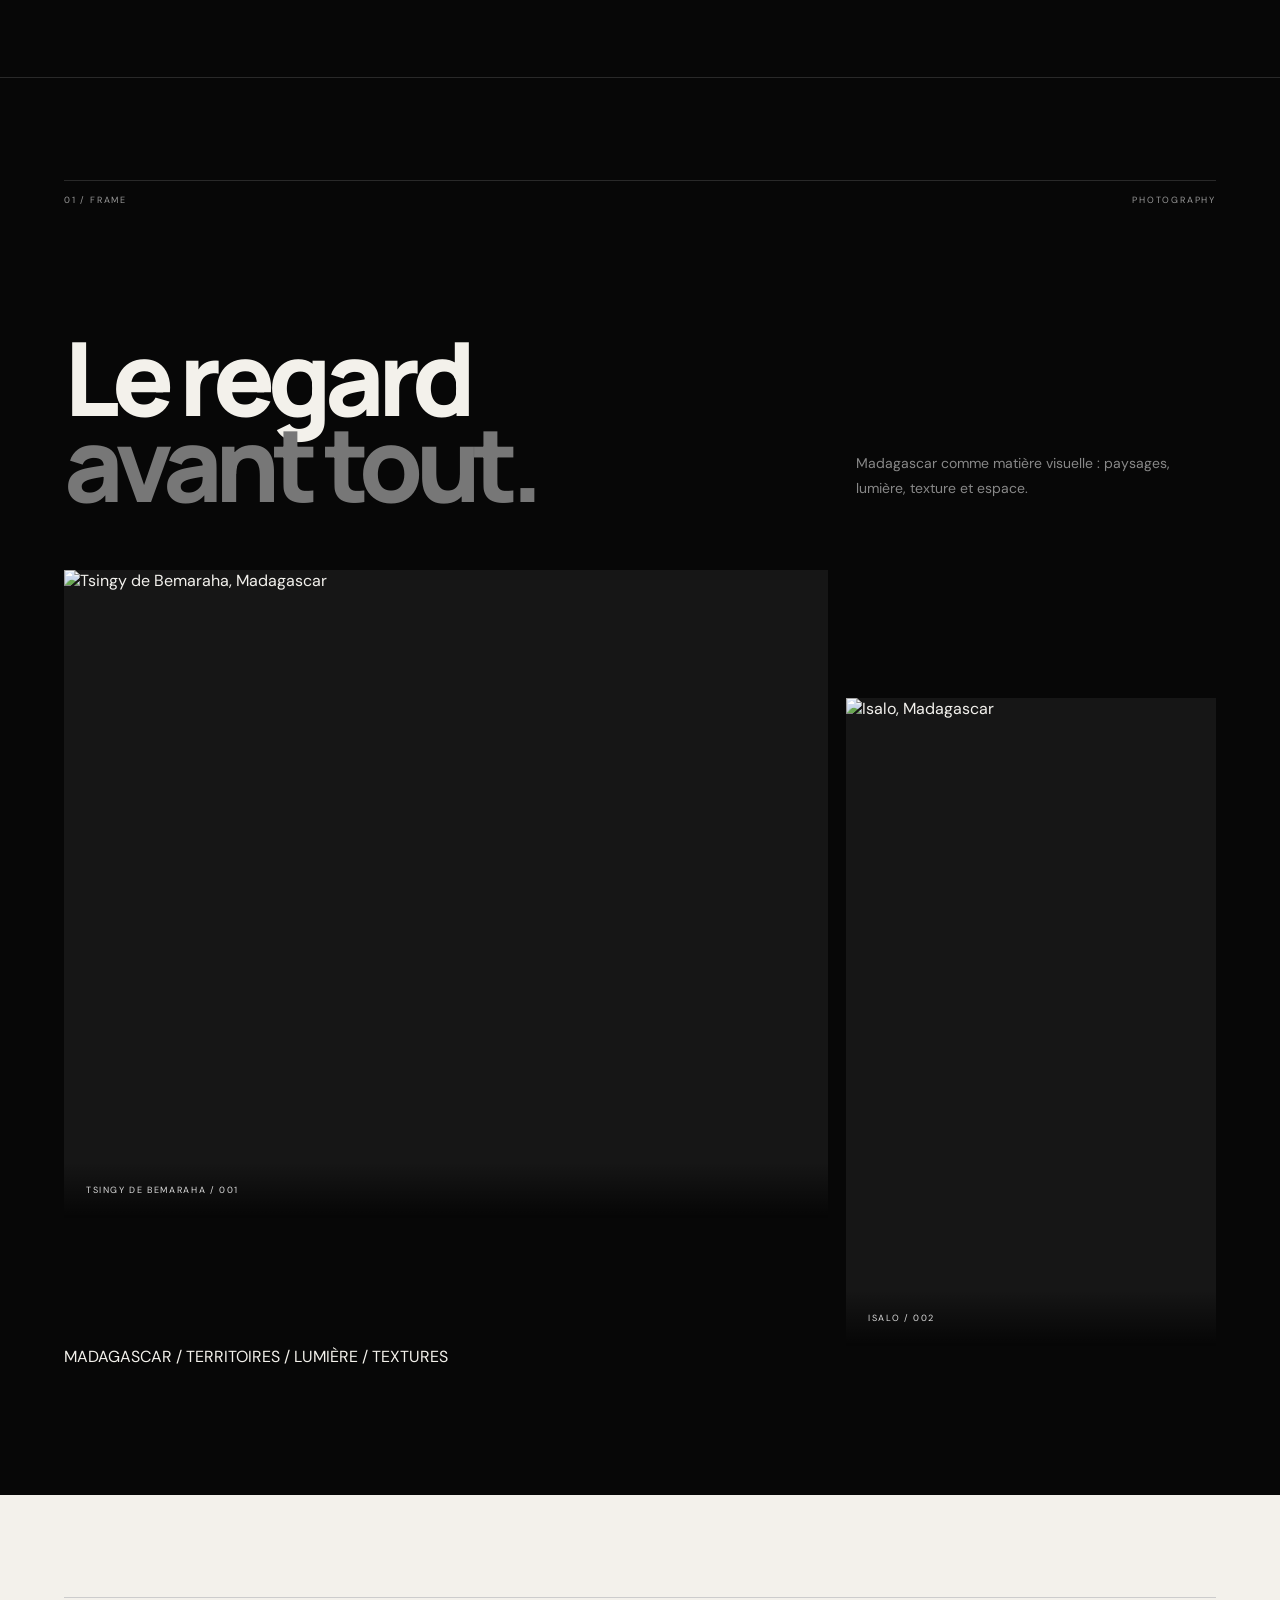
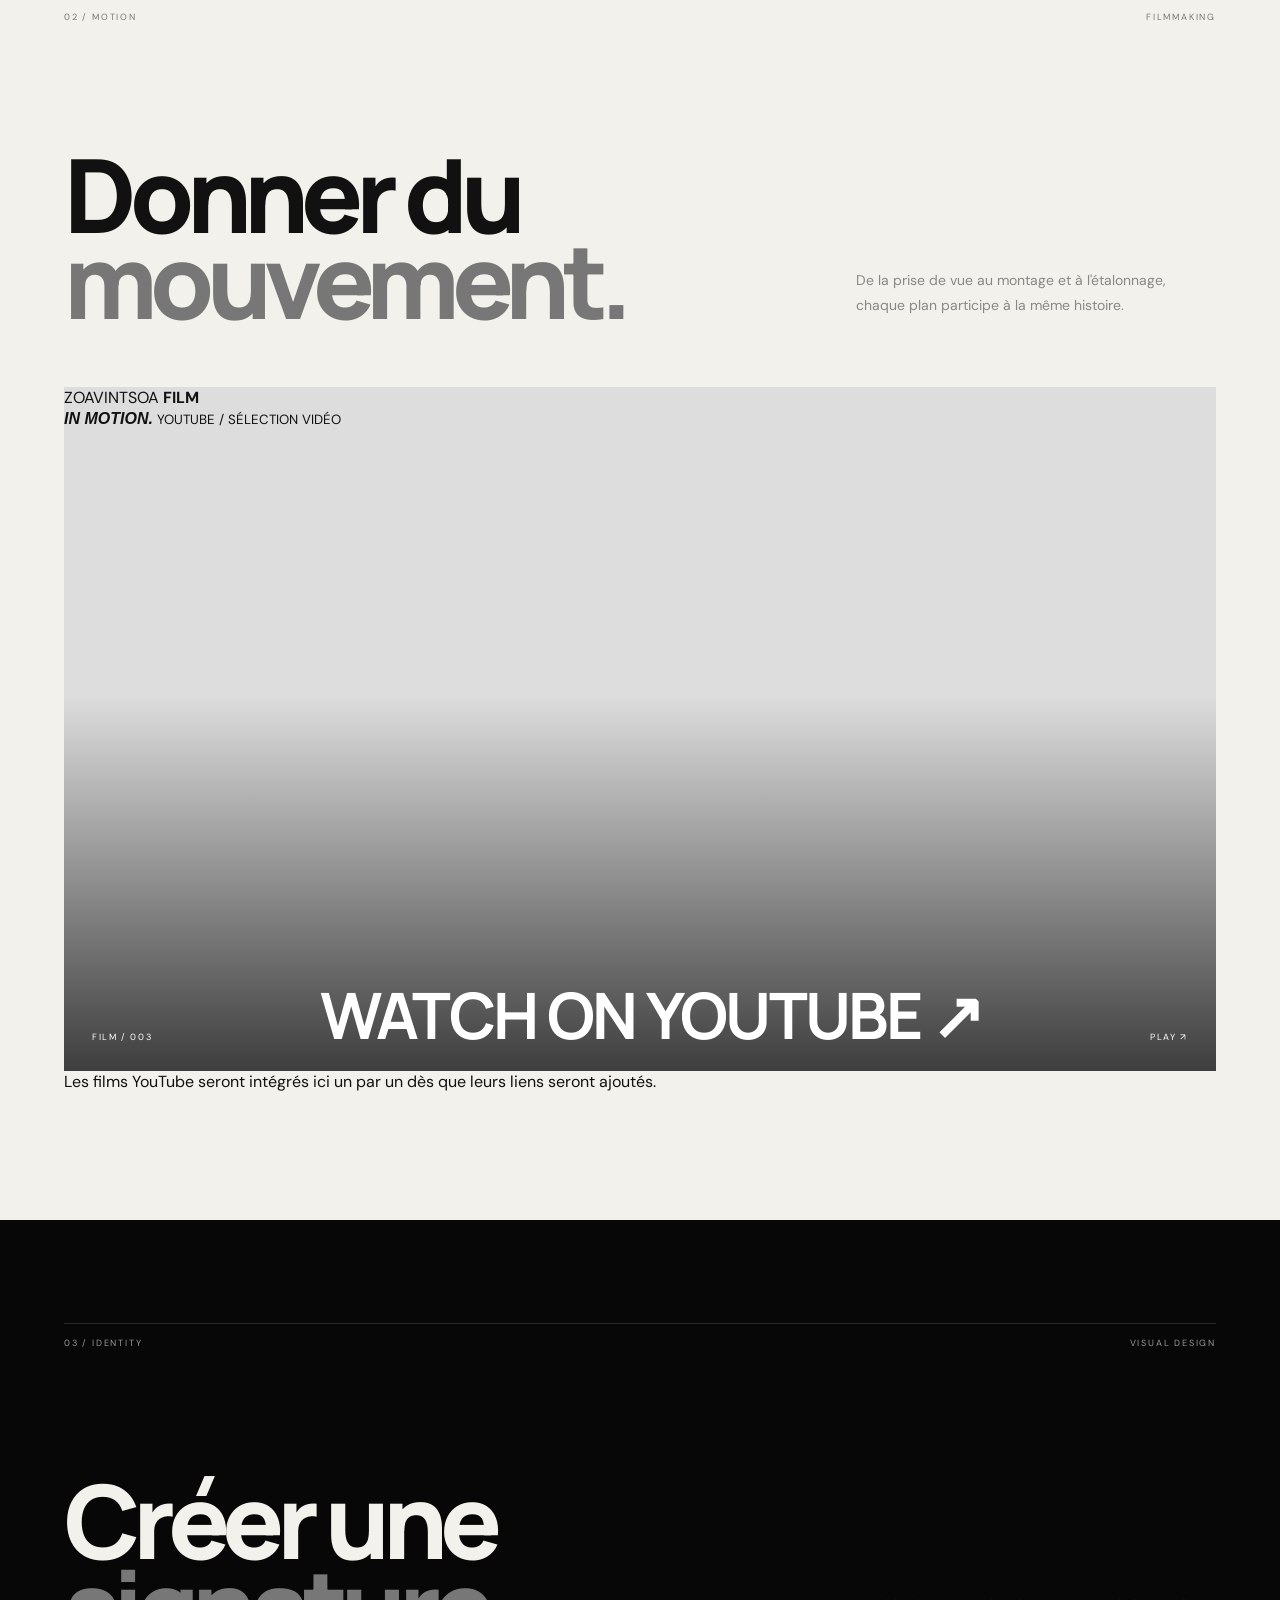
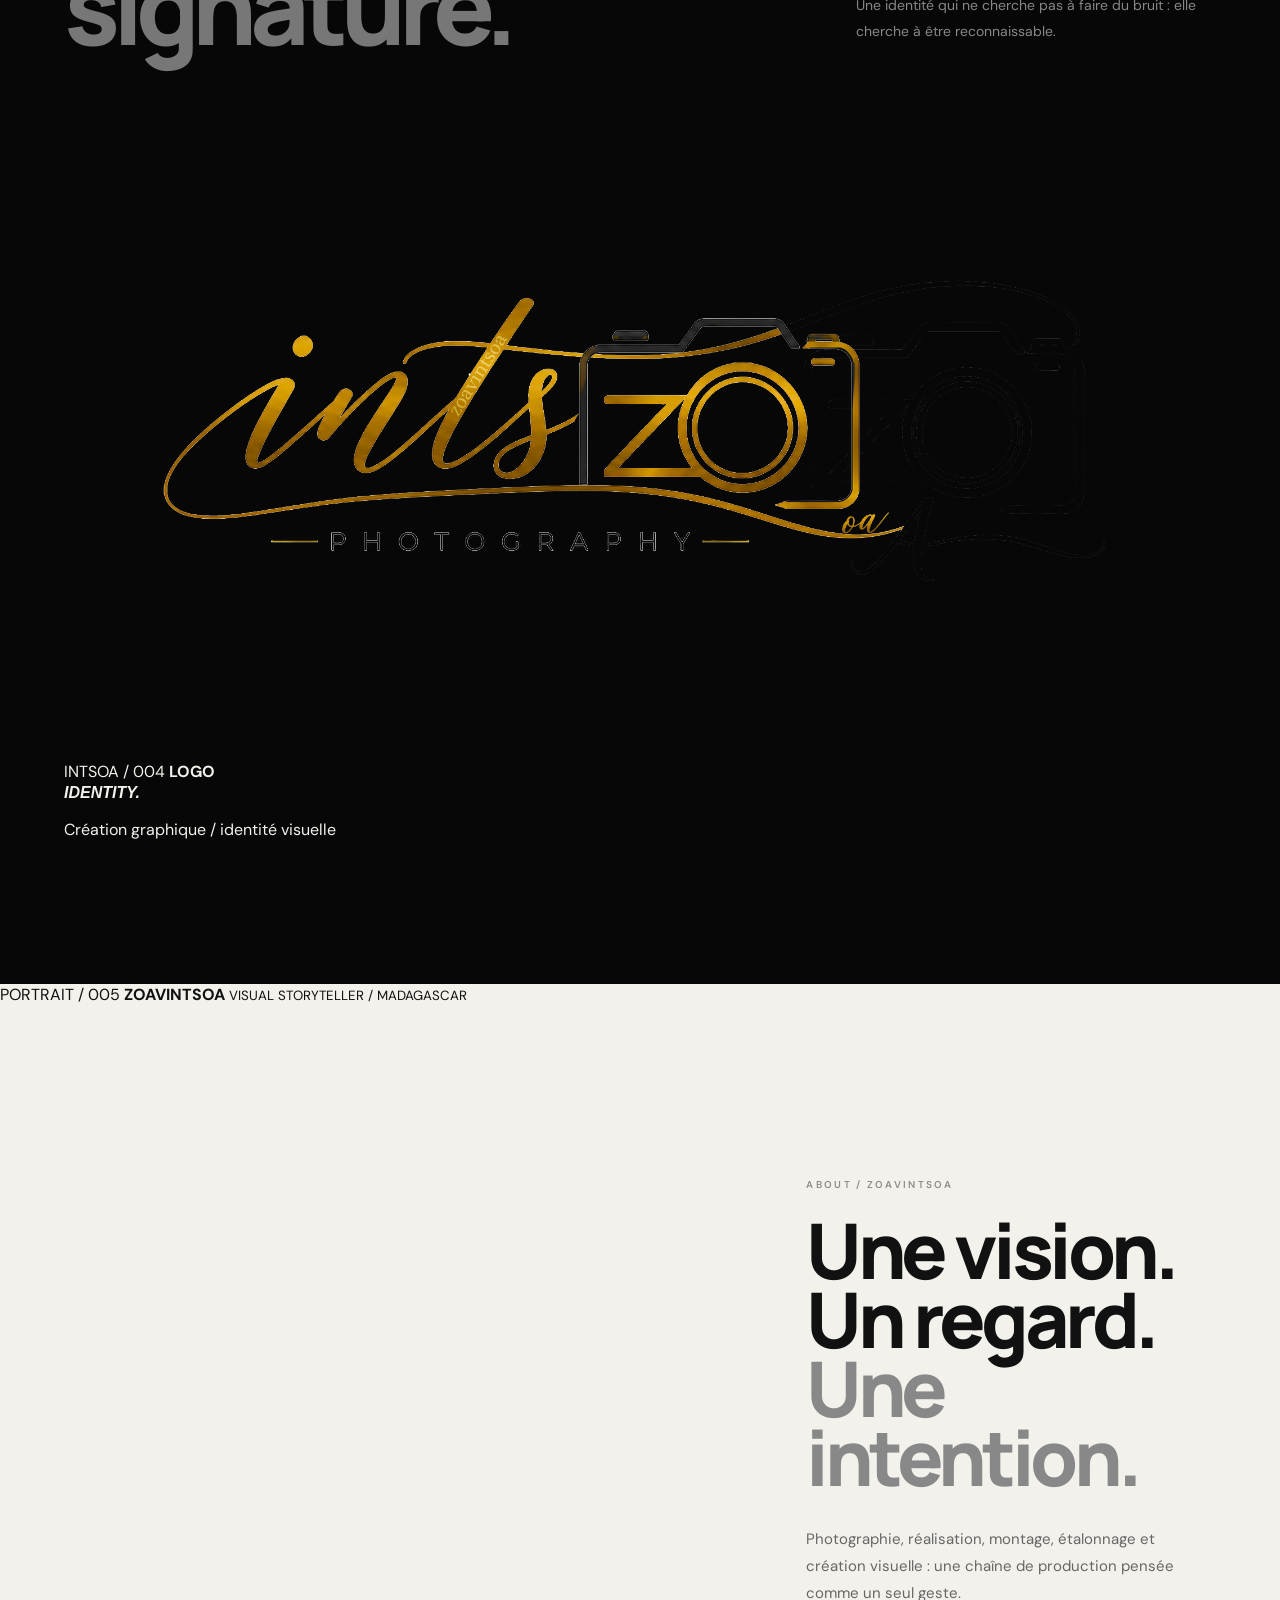
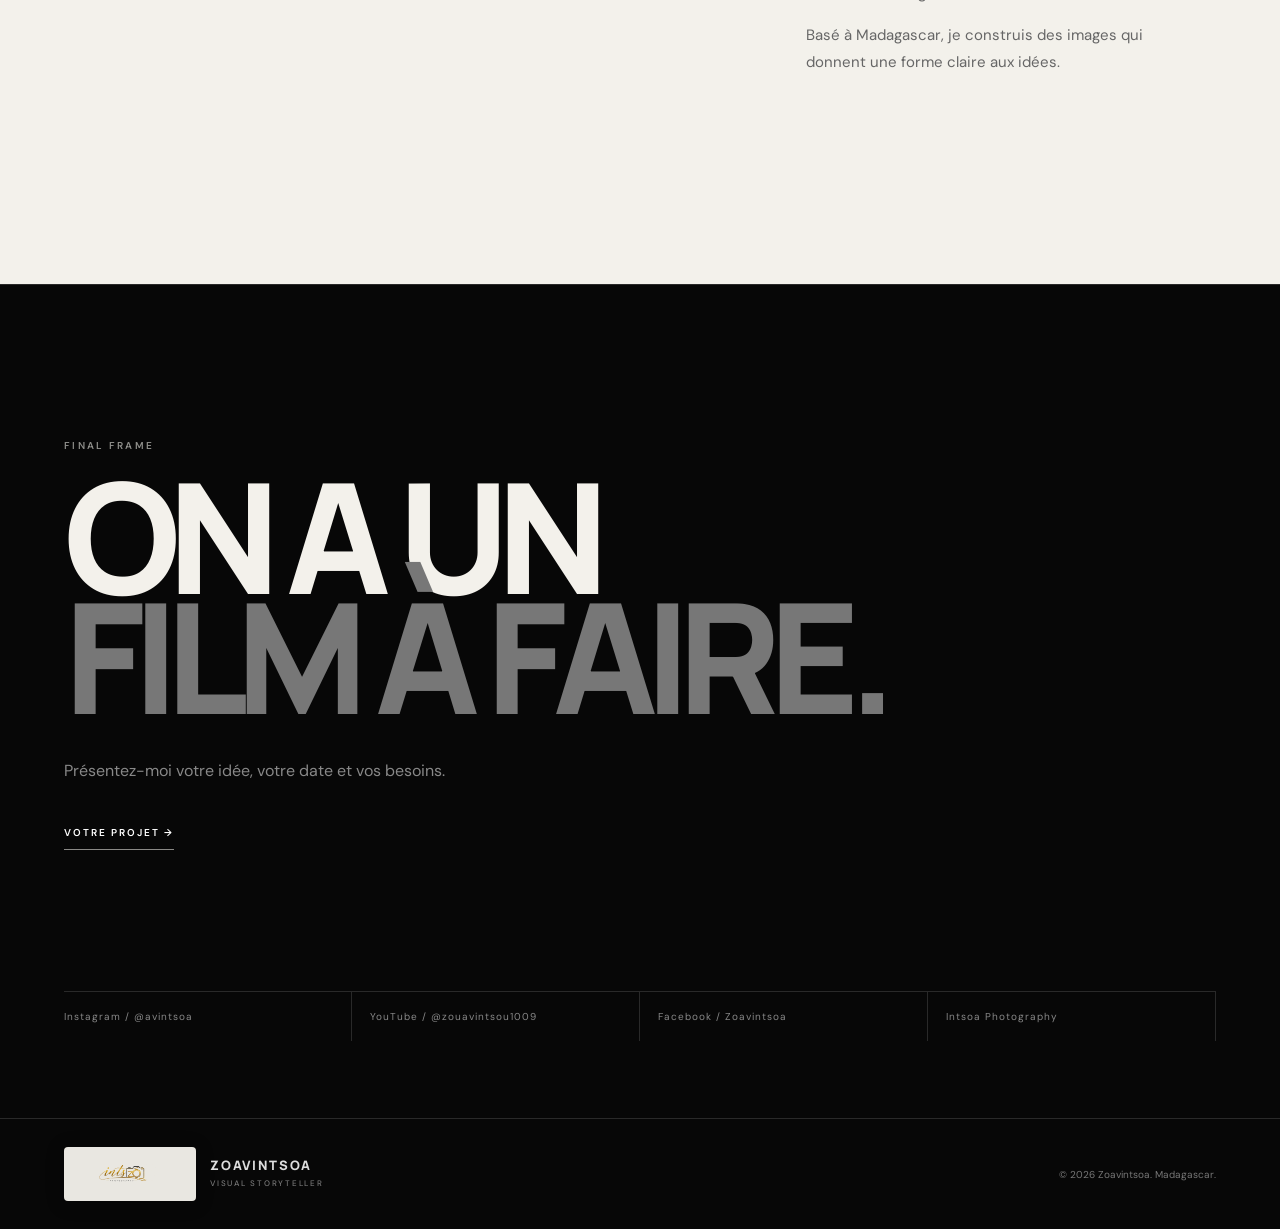
==== commit 4e4ddc3c: "feat: integrate Madagascar film direction and visual identity" ====
--- a/index.html
+++ b/index.html
@@ -5,7 +5,7 @@
   <meta name="viewport" content="width=device-width,initial-scale=1">
   <meta name="description" content="Zoavintsoa — Visual storyteller à Madagascar. Photographie, film et direction visuelle.">
   <meta name="theme-color" content="#070707">
-  <title>ZOAVINTSOA — Visual storyteller</title>
+  <title>ZOAVINTSOA — THE FILM</title>
   <link rel="preconnect" href="https://fonts.googleapis.com">
   <link rel="preconnect" href="https://fonts.gstatic.com" crossorigin>
   <link href="https://fonts.googleapis.com/css2?family=DM+Sans:wght@400;500;600&family=Manrope:wght@600;700;800&display=swap" rel="stylesheet">
@@ -17,17 +17,17 @@
     <img class="brand-logo" src="nouveau%20logo%20intsoa.png" alt="INTSOA">
     <span class="brand-title">ZOAVINTSOA <small>VISUAL STORYTELLER</small></span>
   </a>
-  <div class="header-meta">MADAGASCAR <span>·</span> 01—03</div>
+  <div class="header-meta">MADAGASCAR <span>·</span> THE FILM</div>
   <button class="menu-toggle" type="button" aria-label="Ouvrir le menu" aria-expanded="false" aria-controls="nav">☰</button>
   <nav class="nav" id="nav" aria-label="Navigation principale">
-    <a href="#work">Work</a><a href="#services">Services</a><a href="#about">About</a><a href="#contact">Contact</a>
+    <a href="#work">Frame</a><a href="#services">Motion</a><a href="#identity">Identity</a><a href="#contact">Contact</a>
   </nav>
 </header>
 
 <main id="top">
   <section class="hero-film">
     <div class="hero-film-media">
-      <img src="https://images.unsplash.com/photo-1516035069371-29a1b244cc32?auto=format&fit=crop&w=2200&q=90" alt="Appareil photo professionnel">
+      <img src="https://commons.wikimedia.org/wiki/Special:Redirect/file/All%C3%A9e_des_baobabs_Morondava_Madagascar.jpg" alt="Allée des Baobabs, Morondava, Madagascar">
       <div class="hero-film-vignette"></div><div class="hero-film-grain" aria-hidden="true"></div>
     </div>
     <div class="hero-film-top reveal"><span>PHOTOGRAPHY / FILM / VISUAL DESIGN</span><span>ANTANANARIVO — MADAGASCAR</span></div>
@@ -37,7 +37,7 @@
       <p class="hero-lead">Une direction visuelle pensée pour être vue, ressentie et retenue.</p>
       <a class="hero-enter" href="#work"><span>ENTRER DANS L'UNIVERS</span><b>↘</b></a>
     </div>
-    <div class="hero-film-bottom reveal"><span>INTSOA / 001</span><span>PHOTO · FILM · DESIGN</span><span>SCROLL TO EXPLORE ↓</span></div>
+    <div class="hero-film-bottom reveal"><span>ZOAVINTSOA / 001</span><span>PHOTO · FILM · DESIGN</span><span>MADAGASCAR ↓</span></div>
   </section>
 
   <section class="manifesto">
@@ -49,33 +49,61 @@
 
   <section class="chapter chapter-dark" id="work">
     <div class="chapter-head reveal"><span>01 / FRAME</span><p>PHOTOGRAPHY</p></div>
-    <div class="chapter-intro reveal"><h2>Le regard<br><em>avant tout.</em></h2><p>Portraits, événements, marques, produits et histoires capturés avec une direction visuelle claire.</p></div>
+    <div class="chapter-intro reveal"><h2>Le regard<br><em>avant tout.</em></h2><p>Madagascar comme matière visuelle : paysages, lumière, texture et espace.</p></div>
     <div class="feature-grid">
-      <figure class="feature-image feature-main reveal"><img src="https://images.unsplash.com/photo-1500534623283-312aade485b7?auto=format&fit=crop&w=1800&q=88" alt="Portrait éditorial" loading="lazy"><figcaption>PORTRAIT / 001</figcaption></figure>
-      <figure class="feature-image feature-side reveal"><img src="https://images.unsplash.com/photo-1492684223066-81342ee5ff30?auto=format&fit=crop&w=1200&q=88" alt="Événement" loading="lazy"><figcaption>LIVE / 002</figcaption></figure>
+      <figure class="feature-image feature-main reveal">
+        <img src="https://commons.wikimedia.org/wiki/Special:Redirect/file/Tsingy_de_Bemaraha%2C_Madagascar.jpg" alt="Tsingy de Bemaraha, Madagascar" loading="lazy">
+        <figcaption>TSINGY DE BEMARAHA / 001</figcaption>
+      </figure>
+      <figure class="feature-image feature-side reveal">
+        <img src="https://commons.wikimedia.org/wiki/Special:Redirect/file/Isalo_-_Fenetre_de_Isalo.jpg" alt="Isalo, Madagascar" loading="lazy">
+        <figcaption>ISALO / 002</figcaption>
+      </figure>
     </div>
+    <div class="chapter-location reveal">MADAGASCAR / TERRITOIRES / LUMIÈRE / TEXTURES</div>
   </section>
 
   <section class="chapter chapter-light" id="services">
     <div class="chapter-head reveal"><span>02 / MOTION</span><p>FILMMAKING</p></div>
     <div class="chapter-intro reveal"><h2>Donner du<br><em>mouvement.</em></h2><p>De la prise de vue au montage et à l'étalonnage, chaque plan participe à la même histoire.</p></div>
     <div class="motion-card reveal">
-      <img src="https://images.unsplash.com/photo-1485846234645-a62644f84728?auto=format&fit=crop&w=2000&q=88" alt="Production cinématographique" loading="lazy">
-      <div class="motion-overlay"><span>FILM / 003</span><strong>STORY IN MOTION</strong><span>PLAY ↗</span></div>
+      <div class="motion-poster">
+        <span>ZOAVINTSOA</span>
+        <strong>FILM<br><em>IN MOTION.</em></strong>
+        <small>YOUTUBE / SÉLECTION VIDÉO</small>
+      </div>
+      <div class="motion-overlay">
+        <span>FILM / 003</span>
+        <a href="https://www.youtube.com/@zouavintsou1009" target="_blank" rel="noopener"><strong>WATCH ON YOUTUBE ↗</strong></a>
+        <span>PLAY ↗</span>
+      </div>
     </div>
+    <div class="motion-note reveal">Les films YouTube seront intégrés ici un par un dès que leurs liens seront ajoutés.</div>
   </section>
 
-  <section class="chapter chapter-dark">
+  <section class="chapter chapter-dark" id="identity">
     <div class="chapter-head reveal"><span>03 / IDENTITY</span><p>VISUAL DESIGN</p></div>
-    <div class="chapter-intro reveal"><h2>Créer une<br><em>signature.</em></h2><p>Branding, PAO, infographie et contenus sociaux pour donner à chaque projet une identité reconnaissable.</p></div>
-    <div class="identity-grid">
-      <figure class="identity-card reveal"><img src="https://images.unsplash.com/photo-1542744094-3a31f272c490?auto=format&fit=crop&w=1300&q=88" alt="Branding" loading="lazy"><figcaption><b>BRANDING</b><span>IDENTITY / 004</span></figcaption></figure>
-      <figure class="identity-card reveal"><img src="https://images.unsplash.com/photo-1561070791-2526d30994b5?auto=format&fit=crop&w=1300&q=88" alt="Design graphique" loading="lazy"><figcaption><b>GRAPHIC DESIGN</b><span>DESIGN / 005</span></figcaption></figure>
+    <div class="chapter-intro reveal"><h2>Créer une<br><em>signature.</em></h2><p>Une identité qui ne cherche pas à faire du bruit : elle cherche à être reconnaissable.</p></div>
+    <div class="identity-showcase reveal">
+      <div class="identity-logo-stage">
+        <img src="nouveau%20logo%20intsoa.png" alt="Logo INTSOA">
+      </div>
+      <div class="identity-meta">
+        <span>INTSOA / 004</span>
+        <strong>LOGO<br><em>IDENTITY.</em></strong>
+        <p>Création graphique / identité visuelle</p>
+      </div>
     </div>
   </section>
 
   <section class="about-film" id="about">
-    <div class="about-film-image reveal"><img src="https://images.unsplash.com/photo-1554048612-b6a482bc67e5?auto=format&fit=crop&w=1600&q=88" alt="Photographe au travail" loading="lazy"></div>
+    <div class="about-film-image reveal portrait-placeholder">
+      <div>
+        <span>PORTRAIT / 005</span>
+        <strong>ZOAVINTSOA</strong>
+        <small>VISUAL STORYTELLER / MADAGASCAR</small>
+      </div>
+    </div>
     <div class="about-film-copy reveal">
       <p class="eyebrow">ABOUT / ZOAVINTSOA</p>
       <h2>Une vision.<br>Un regard.<br><em>Une intention.</em></h2>
@@ -91,7 +119,7 @@
     <a class="contact-cta" href="https://wa.me/261345500996" target="_blank" rel="noopener">VOTRE PROJET →</a>
     <div class="contact-links">
       <a href="https://www.instagram.com/avintsoa/" target="_blank" rel="noopener">Instagram / @avintsoa</a>
-      <a href="https://www.youtube.com/@zouavintsou1009" target="_blank" rel="noopener">YouTube / @avintsoa</a>
+      <a href="https://www.youtube.com/@zouavintsou1009" target="_blank" rel="noopener">YouTube / @zouavintsou1009</a>
       <a href="https://www.facebook.com/zouavintsoa/" target="_blank" rel="noopener">Facebook / Zoavintsoa</a>
       <a href="https://www.facebook.com/Iintsoa/" target="_blank" rel="noopener">Intsoa Photography</a>
     </div>
--- a/css/style.css
+++ b/css/style.css
@@ -1,54 +1 @@
-:root{--bg:#0a0a0a;--paper:#f4f2ed;--ink:#101010;--muted:#8e8e8e;--line:#262626;--white:#fff}*{box-sizing:border-box}html{scroll-behavior:smooth;scroll-padding-top:82px}body{margin:0;background:var(--bg);color:var(--paper);font-family:"DM Sans",sans-serif}body.menu-open{overflow:hidden}a{color:inherit;text-decoration:none}button{font-family:inherit}img{display:block;width:100%;height:100%;object-fit:cover}.site-header{height:82px;padding:0 5vw;display:flex;align-items:center;justify-content:space-between;border-bottom:1px solid var(--line);position:fixed;top:0;left:0;right:0;background:rgba(8,8,8,.38);backdrop-filter:blur(16px);z-index:20}.brand{display:flex;align-items:center;gap:14px;font:800 13px/1.05 Manrope,sans-serif;letter-spacing:.14em;position:relative;z-index:2}.brand-wordmark{display:block;font:800 13px/1.05 Manrope,sans-serif;letter-spacing:.14em}.brand-sub{display:block;margin-top:4px;font:500 8px/1.5 "DM Sans",sans-serif;letter-spacing:.22em;color:#777}.nav{display:flex;gap:34px;font-size:11px;color:#c0c0bd;text-transform:uppercase;letter-spacing:.16em}.nav a{transition:color .2s}.nav a:hover,.nav a:focus-visible{color:#fff}.menu-toggle{display:none;background:none;border:0;color:#fff;font-size:23px;cursor:pointer}.hero{min-height:calc(100vh - 82px);display:grid;grid-template-columns:1fr 1fr;gap:5vw;padding:7vw 5vw}.hero-copy{align-self:center;max-width:700px}.eyebrow{font-size:10px;letter-spacing:.22em;color:#999;font-weight:600;margin:0 0 24px}.hero h1{font:800 clamp(48px,7vw,104px)/.94 Manrope,sans-serif;letter-spacing:-.055em;margin:0 0 32px}.hero h1 em,.about-copy em{font-style:normal;color:#999}.lead{font-size:18px;line-height:1.7;color:#aaa;max-width:560px}.actions{display:flex;align-items:center;gap:28px;margin-top:42px}.btn{padding:15px 23px;font-size:12px;font-weight:600;transition:transform .2s,background .2s}.btn-light{background:var(--white);color:var(--ink)}.btn:hover{transform:translateY(-2px)}.text-link{font-size:12px;font-weight:600;border-bottom:1px solid #555;padding-bottom:5px;transition:border-color .2s}.text-link:hover,.text-link:focus-visible{border-color:#fff}.hero-image{height:72vh;min-height:520px;position:relative;overflow:hidden;background:#151515}.hero-image img{filter:saturate(.72);transition:transform .8s ease}.hero-image:hover img{transform:scale(1.025)}.hero-tag{position:absolute;bottom:18px;left:18px;background:rgba(0,0,0,.65);padding:8px 11px;font-size:9px;letter-spacing:.18em}.statement{padding:10vw 5vw;border-top:1px solid var(--line);border-bottom:1px solid var(--line)}.statement h2{font:700 clamp(34px,5vw,72px)/1.05 Manrope;margin:0;letter-spacing:-.04em}.statement h2 span{color:#777}.section{padding:9vw 5vw}.section-head{display:flex;justify-content:space-between;align-items:end;gap:40px;margin-bottom:42px}.section h2,.contact h2{font:700 clamp(42px,6vw,78px)/.95 Manrope;letter-spacing:-.05em;margin:0}.section-head>p{max-width:390px;color:#888;font-size:13px;line-height:1.7}.portfolio-filters{display:flex;gap:10px;flex-wrap:wrap;margin-bottom:20px}.filter-btn{border:1px solid #333;background:transparent;color:#999;padding:10px 17px;font:600 11px "DM Sans",sans-serif;cursor:pointer;text-transform:uppercase;letter-spacing:.12em;transition:.2s}.filter-btn:hover,.filter-btn.active{background:#f4f2ed;color:#101010;border-color:#f4f2ed}.category-strip{display:flex;gap:9px;flex-wrap:wrap;margin-bottom:35px}.category-btn{font-size:10px;color:#777;border:1px solid #252525;background:transparent;padding:7px 10px;cursor:pointer;transition:.2s}.category-btn:hover,.category-btn.active{color:#eee;border-color:#666}.gallery{display:grid;grid-template-columns:repeat(12,1fr);gap:18px}.work-card{grid-column:span 4;margin:0;position:relative;aspect-ratio:1/1.12;overflow:hidden;background:#151515;transition:opacity .25s ease,transform .25s ease}.work-card.tall{grid-column:span 4;grid-row:span 2;aspect-ratio:auto}.work-card.wide{grid-column:span 8}.work-card.is-hidden{display:none}.work-card img{transition:transform .6s ease;filter:saturate(.7)}.work-card:hover img{transform:scale(1.045);filter:saturate(1)}figcaption{position:absolute;left:0;right:0;bottom:0;padding:22px;background:linear-gradient(transparent,rgba(0,0,0,.75));display:flex;justify-content:space-between;align-items:end;font-size:12px}figcaption span{color:#aaa}.services{background:var(--paper);color:var(--ink)}.services .eyebrow{color:#777}.service-grid{display:grid;grid-template-columns:repeat(4,1fr);border-top:1px solid #ccc}.service-grid article{padding:35px 30px 20px 0;border-right:1px solid #ccc;min-height:290px}.service-grid article+article{padding-left:30px}.service-grid article:last-child{border-right:0}.service-grid span{font-size:10px;color:#999}.service-grid h3{font:700 25px Manrope;margin:55px 0 15px;letter-spacing:-.03em}.service-grid p{color:#666;line-height:1.7;font-size:14px;max-width:320px}.about{display:grid;grid-template-columns:1fr 1fr;gap:8vw;align-items:center}.about-image{height:620px;background:#151515}.about-copy{max-width:520px}.about-copy h2{font:700 clamp(40px,5.5vw,75px)/.96 Manrope;letter-spacing:-.05em;margin:0 0 32px}.about-copy>p:not(.eyebrow){color:#999;line-height:1.8;font-size:15px}.dark{display:inline-block;margin-top:20px}.contact{border-top:1px solid var(--line);padding-bottom:11vw}.contact-lead{font-size:18px;color:#999;max-width:620px;line-height:1.7;margin:30px 0 55px}.contact-grid{display:grid;grid-template-columns:repeat(3,1fr);border-top:1px solid var(--line)}.contact-grid a{padding:22px 20px 20px 0;border-right:1px solid var(--line);font-size:14px;transition:color .2s}.contact-grid a:hover{color:#fff}.contact-grid a+a{padding-left:25px}.contact-grid a:last-child{border:0}.contact-grid span{display:block;color:#777;font-size:10px;text-transform:uppercase;letter-spacing:.18em;margin-bottom:12px}footer{border-top:1px solid var(--line);padding:30px 5vw;display:flex;justify-content:space-between;align-items:center;color:#777;font-size:11px}.footer-brand{color:#ddd}.reveal{opacity:1;transform:none}.js-ready .reveal{opacity:0;transform:translateY(18px);transition:opacity .65s ease,transform .65s ease}.js-ready .reveal.visible{opacity:1;transform:none}@media(max-width:1000px){.service-grid{grid-template-columns:repeat(2,1fr)}.service-grid article:nth-child(2){border-right:0}.service-grid article:nth-child(3),.service-grid article:nth-child(4){border-top:1px solid #ccc}}@media(max-width:800px){.site-header{height:70px}.nav{display:none;position:absolute;top:70px;left:0;right:0;padding:25px 5vw;background:#0a0a0a;border-bottom:1px solid var(--line);flex-direction:column;gap:20px}.nav.open{display:flex}.menu-toggle{display:block}.hero{grid-template-columns:1fr;padding-top:12vw}.hero-image{height:65vh;min-height:420px}.statement{padding:18vw 5vw}.section{padding:18vw 5vw}.section-head{display:block}.section-head>p{margin-top:25px}.gallery{display:grid;grid-template-columns:1fr 1fr}.work-card,.work-card.tall,.work-card.wide{grid-column:span 1;grid-row:auto;aspect-ratio:1/1.15}.work-card.wide{grid-column:span 2}.service-grid,.about,.contact-grid{grid-template-columns:1fr}.service-grid article,.service-grid article+article{padding:30px 0;border-right:0;border-bottom:1px solid #ccc;border-top:0!important}.service-grid h3{margin-top:35px}.about-image{height:440px}.contact-grid a,.contact-grid a+a{padding:20px 0;border-right:0;border-bottom:1px solid var(--line)}footer{display:block}.footer-brand{margin-bottom:20px}.category-strip{gap:7px}.category-btn{font-size:9px}.filter-btn{padding:9px 13px}.actions{flex-wrap:wrap;gap:20px}}@media(max-width:520px){.hero h1{font-size:46px}.lead,.contact-lead{font-size:16px}.hero-image{min-height:360px}.gallery{gap:10px}.work-card.wide{grid-column:span 2}.section-head{margin-bottom:32px}.portfolio-filters{gap:7px}}@media(prefers-reduced-motion:reduce){html{scroll-behavior:auto}.hero-image img,.work-card img,.btn,.text-link{transition:none}.js-ready .reveal{opacity:1;transform:none;transition:none}}
-.process{border-top:1px solid var(--line)}
-.process-grid{display:grid;grid-template-columns:repeat(3,1fr);border-top:1px solid var(--line)}
-.process-grid article{padding:34px 34px 18px 0;border-right:1px solid var(--line);min-height:245px}
-.process-grid article+article{padding-left:34px}
-.process-grid article:last-child{border-right:0}
-.process-grid span{font-size:10px;color:#777;letter-spacing:.12em}
-.process-grid h3{font:700 28px Manrope;margin:58px 0 14px;letter-spacing:-.03em}
-.process-grid p{font-size:14px;line-height:1.7;color:#888;max-width:360px}
-.footer-links{display:flex;gap:20px}
-.footer-links a{color:#888;transition:color .2s}
-.footer-links a:hover,.footer-links a:focus-visible{color:#fff}
-.floating-whatsapp{position:fixed;right:22px;bottom:22px;z-index:19;padding:12px 16px;background:var(--white);color:var(--ink);font-size:11px;font-weight:700;letter-spacing:.08em;box-shadow:0 10px 30px rgba(0,0,0,.25);transition:transform .2s,background .2s}
-.floating-whatsapp:hover{transform:translateY(-2px)}
-@media(max-width:800px){.process-grid{grid-template-columns:1fr}.process-grid article,.process-grid article+article{padding:30px 0;border-right:0;border-bottom:1px solid var(--line);min-height:0}.process-grid article:last-child{border-bottom:0}.process-grid h3{margin-top:34px}.footer-links{margin:0 0 20px;flex-wrap:wrap}.floating-whatsapp{right:14px;bottom:14px}}
-
-.brand{gap:14px}
-.brand-logo{width:132px;height:54px;object-fit:contain;object-position:center;background:#f4f2ed;padding:6px 10px;border-radius:4px;box-shadow:0 2px 18px rgba(0,0,0,.28);flex-shrink:0}
-.brand-title{display:flex;flex-direction:column;font:800 13px/1.05 Manrope,sans-serif;letter-spacing:.14em}
-.brand-title small{display:block;margin-top:5px;font:500 8px/1.5 "DM Sans",sans-serif;letter-spacing:.22em;color:#777}
-.footer-brand .brand-logo{width:130px;height:54px}
-@media(max-width:520px){.brand-logo{width:108px;height:46px;padding:5px 8px}.brand-title{font-size:10px}.brand-title small{font-size:7px}}
-
-
-/* Cinematic hero direction */
-.hero-film{min-height:100vh;position:relative;overflow:hidden;background:#080808;display:flex;align-items:flex-end;padding:0 5vw 7vh;color:#f4f2ed}
-.hero-film-media{position:absolute;inset:0;overflow:hidden}
-.hero-film-media img{width:100%;height:100%;object-fit:cover;object-position:center;filter:grayscale(.18) contrast(1.08) brightness(.58);transform:scale(1.035)}
-.hero-film-vignette{position:absolute;inset:0;background:linear-gradient(90deg,rgba(0,0,0,.82) 0%,rgba(0,0,0,.38) 48%,rgba(0,0,0,.28) 100%),linear-gradient(0deg,rgba(0,0,0,.72) 0%,transparent 42%,rgba(0,0,0,.28) 100%)}
-.hero-film-grain{position:absolute;inset:-50%;opacity:.055;background-image:url("data:image/svg+xml,%3Csvg viewBox='0 0 180 180' xmlns='http://www.w3.org/2000/svg'%3E%3Cfilter id='n'%3E%3CfeTurbulence type='fractalNoise' baseFrequency='.9' numOctaves='3' stitchTiles='stitch'/%3E%3C/filter%3E%3Crect width='100%25' height='100%25' filter='url(%23n)' opacity='.55'/%3E%3C/svg%3E");pointer-events:none}
-.hero-film-top{position:absolute;top:118px;left:5vw;right:5vw;display:flex;justify-content:space-between;font-size:9px;letter-spacing:.2em;color:#c4c4c0}
-.hero-film-copy{position:relative;z-index:2;max-width:760px;margin-bottom:3vh}
-.hero-kicker{font-size:11px;letter-spacing:.24em;font-weight:600;color:#c7a875;margin:0 0 22px}
-.hero-film h1{font:800 clamp(68px,9.2vw,140px)/.86 Manrope,sans-serif;letter-spacing:-.07em;margin:0 0 34px}
-.hero-film h1 em{font-style:normal;color:#c9c9c5}
-.hero-lead{max-width:500px;font-size:16px;line-height:1.7;color:#c1c1bd;margin:0 0 34px}
-.hero-enter{display:inline-flex;align-items:center;gap:20px;color:#f4f2ed;font-size:10px;letter-spacing:.2em;font-weight:600;border-bottom:1px solid rgba(244,242,237,.55);padding-bottom:10px}
-.hero-enter b{font-size:20px;line-height:10px;font-weight:400;color:#c7a875}
-.hero-film-bottom{position:absolute;left:5vw;right:5vw;bottom:28px;display:flex;justify-content:space-between;border-top:1px solid rgba(255,255,255,.22);padding-top:12px;font-size:9px;letter-spacing:.2em;color:#999}
-.header-meta{position:absolute;left:50%;transform:translateX(-50%);font-size:9px;letter-spacing:.2em;color:#999}
-.header-meta span{margin:0 8px;color:#c7a875}
-.site-header .brand-logo{background:rgba(244,242,237,.95)}
-@media(max-width:800px){
- .site-header{height:70px;padding:0 5vw}
- .header-meta{display:none}
- .hero-film{min-height:100svh;padding:0 5vw 55px;align-items:flex-end}
- .hero-film-top{top:96px;display:block;font-size:8px;line-height:2}
- .hero-film-top span{display:block}
- .hero-film-copy{margin-bottom:4vh}
- .hero-film h1{font-size:clamp(58px,16vw,92px)}
- .hero-lead{font-size:15px;max-width:330px}
- .hero-film-bottom{bottom:18px;font-size:7px}
- .hero-film-bottom span:nth-child(2){display:none}
-}
+:root{--bg:#070707;--paper:#f3f1eb;--ink:#111;--muted:#858581;--line:#292929;--accent:#c7a875}*{box-sizing:border-box}html{scroll-behavior:smooth;scroll-padding-top:78px}body{margin:0;background:var(--bg);color:var(--paper);font-family:"DM Sans",sans-serif}a{color:inherit;text-decoration:none}button{font-family:inherit}img{display:block;width:100%;height:100%;object-fit:cover}.site-header{height:78px;padding:0 5vw;display:flex;align-items:center;justify-content:space-between;position:fixed;inset:0 0 auto;background:rgba(7,7,7,.35);backdrop-filter:blur(18px);border-bottom:1px solid rgba(255,255,255,.08);z-index:20}.brand{display:flex;align-items:center;gap:14px;position:relative;z-index:2}.brand-logo{width:132px;height:54px;object-fit:contain;background:rgba(243,241,235,.96);padding:6px 10px;border-radius:4px;box-shadow:0 2px 18px rgba(0,0,0,.3)}.brand-title{display:flex;flex-direction:column;font:800 13px/1.05 Manrope,sans-serif;letter-spacing:.14em}.brand-title small{margin-top:5px;font:500 8px/1.5 "DM Sans",sans-serif;letter-spacing:.22em;color:#777}.header-meta{position:absolute;left:50%;transform:translateX(-50%);font-size:9px;letter-spacing:.2em;color:#999}.header-meta span{margin:0 8px;color:var(--accent)}.nav{display:flex;gap:30px;font-size:10px;text-transform:uppercase;letter-spacing:.17em;color:#bbb}.nav a:hover{color:#fff}.menu-toggle{display:none;background:none;border:0;color:#fff;font-size:22px}.hero-film{min-height:100svh;position:relative;overflow:hidden;background:#080808;display:flex;align-items:flex-end;padding:0 5vw 8vh}.hero-film-media{position:absolute;inset:0}.hero-film-media img{filter:grayscale(.16) contrast(1.1) brightness(.55);transform:scale(1.04)}.hero-film-vignette{position:absolute;inset:0;background:linear-gradient(90deg,rgba(0,0,0,.88),rgba(0,0,0,.3) 55%,rgba(0,0,0,.22)),linear-gradient(0deg,rgba(0,0,0,.78),transparent 45%,rgba(0,0,0,.3))}.hero-film-grain{position:absolute;inset:-50%;opacity:.055;background-image:url("data:image/svg+xml,%3Csvg viewBox='0 0 180 180' xmlns='http://www.w3.org/2000/svg'%3E%3Cfilter id='n'%3E%3CfeTurbulence type='fractalNoise' baseFrequency='.9' numOctaves='3' stitchTiles='stitch'/%3E%3C/filter%3E%3Crect width='100%25' height='100%25' filter='url(%23n)' opacity='.55'/%3E%3C/svg%3E");pointer-events:none}.hero-film-top{position:absolute;top:112px;left:5vw;right:5vw;display:flex;justify-content:space-between;font-size:9px;letter-spacing:.2em;color:#c4c4c0}.hero-film-copy{position:relative;z-index:2;max-width:820px}.hero-kicker{font-size:11px;letter-spacing:.24em;font-weight:600;color:var(--accent);margin:0 0 22px}.hero-film h1{font:800 clamp(70px,9.5vw,145px)/.84 Manrope,sans-serif;letter-spacing:-.075em;margin:0 0 34px}.hero-film h1 em{font-style:normal;color:#ccc}.hero-lead{max-width:500px;font-size:16px;line-height:1.7;color:#c1c1bd;margin:0 0 34px}.hero-enter,.contact-cta{display:inline-flex;align-items:center;gap:20px;border-bottom:1px solid rgba(244,242,237,.55);padding-bottom:10px;font-size:10px;letter-spacing:.2em;font-weight:600}.hero-enter b{font-size:20px;font-weight:400;color:var(--accent)}.hero-film-bottom{position:absolute;left:5vw;right:5vw;bottom:28px;border-top:1px solid rgba(255,255,255,.2);padding-top:12px;display:flex;justify-content:space-between;font-size:9px;letter-spacing:.2em;color:#999}.manifesto{min-height:76vh;padding:13vw 9vw;display:flex;flex-direction:column;justify-content:center;border-bottom:1px solid var(--line)}.manifesto-mark{font:800 90px/1 Georgia;color:var(--accent);height:55px}.eyebrow{font-size:10px;letter-spacing:.23em;color:#8d8d89;font-weight:600;margin:0 0 24px}.manifesto h2{max-width:1100px;font:700 clamp(36px,5.4vw,78px)/1.03 Manrope;letter-spacing:-.055em;margin:0}.manifesto h2 em{font-style:normal;color:#777}.manifesto-sign{margin-top:55px;font-size:9px;letter-spacing:.2em;color:#777}.chapter{padding:8vw 5vw 10vw}.chapter-dark{background:var(--bg);color:var(--paper)}.chapter-light{background:var(--paper);color:var(--ink)}.chapter-light .chapter-head{border-color:#ccc}.chapter-light .chapter-head p,.chapter-light .chapter-head span{color:#777}.chapter-head{border-top:1px solid var(--line);padding-top:13px;display:flex;justify-content:space-between;font-size:9px;letter-spacing:.2em;color:#999}.chapter-head p{margin:0}.chapter-intro{display:flex;justify-content:space-between;align-items:end;gap:50px;margin:10vw 0 5vw}.chapter-intro h2{font:800 clamp(58px,8vw,120px)/.84 Manrope;letter-spacing:-.07em;margin:0}.chapter-intro h2 em{font-style:normal;color:#777}.chapter-intro p{max-width:360px;color:#888;font-size:14px;line-height:1.8;margin:0 0 5px}.feature-grid{display:grid;grid-template-columns:1.55fr .75fr;gap:18px}.feature-image{margin:0;position:relative;overflow:hidden;background:#161616}.feature-main{height:72vh}.feature-side{height:72vh;margin-top:10vw}.feature-image img{transition:transform .9s ease;filter:saturate(.72)}.feature-image:hover img,.identity-card:hover img,.motion-card:hover img{transform:scale(1.035);filter:saturate(1)}figcaption{position:absolute;bottom:0;left:0;right:0;padding:22px;font-size:9px;letter-spacing:.18em;background:linear-gradient(transparent,rgba(0,0,0,.75));color:#ddd}.motion-card{height:76vh;position:relative;overflow:hidden;background:#ddd}.motion-card img{transition:transform .9s ease;filter:saturate(.55) contrast(1.05)}.motion-overlay{position:absolute;inset:0;padding:28px;display:flex;align-items:end;justify-content:space-between;background:linear-gradient(transparent 45%,rgba(0,0,0,.72));color:#fff;font-size:9px;letter-spacing:.18em}.motion-overlay strong{font:700 clamp(30px,5vw,72px)/.9 Manrope;letter-spacing:-.04em}.identity-grid{display:grid;grid-template-columns:1fr 1fr;gap:18px}.identity-card{margin:0;position:relative;height:58vh;overflow:hidden;background:#161616}.identity-card img{transition:transform .9s ease;filter:saturate(.65)}.identity-card figcaption{display:flex;justify-content:space-between}.identity-card figcaption b{font-size:10px}.identity-card figcaption span{color:#999}.about-film{display:grid;grid-template-columns:1.1fr .9fr;min-height:100vh;background:var(--paper);color:var(--ink)}.about-film-image{height:100vh}.about-film-image img{filter:grayscale(.25)}.about-film-copy{align-self:center;padding:8vw}.about-film-copy h2{font:800 clamp(48px,6vw,88px)/.9 Manrope;letter-spacing:-.06em;margin:0 0 35px}.about-film-copy h2 em{font-style:normal;color:#888}.about-film-copy>p:not(.eyebrow){font-size:15px;line-height:1.8;color:#666;max-width:500px}.contact-film{min-height:92vh;padding:12vw 5vw 6vw;display:flex;flex-direction:column;justify-content:center;border-top:1px solid var(--line)}.contact-film h2{font:800 clamp(70px,12vw,170px)/.78 Manrope;letter-spacing:-.08em;margin:0}.contact-film h2 em{font-style:normal;color:#777}.contact-film>p:not(.eyebrow){font-size:16px;color:#888;margin:45px 0}.contact-cta{width:max-content;color:#fff}.contact-links{display:grid;grid-template-columns:repeat(4,1fr);margin-top:11vw;border-top:1px solid var(--line)}.contact-links a{padding:18px 14px 18px 0;border-right:1px solid var(--line);font-size:10px;letter-spacing:.1em;color:#888}.contact-links a:hover{color:#fff}.contact-links a+a{padding-left:18px}footer{border-top:1px solid var(--line);padding:28px 5vw;display:flex;justify-content:space-between;align-items:center;color:#777;font-size:10px}.footer-brand{color:#ddd}.floating-whatsapp{position:fixed;right:22px;bottom:22px;z-index:19;padding:12px 16px;background:#f3f1eb;color:#111;font-size:10px;font-weight:700;letter-spacing:.08em;box-shadow:0 10px 30px rgba(0,0,0,.25)}.reveal{opacity:1;transform:none}.js-ready .reveal{opacity:0;transform:translateY(18px);transition:opacity .7s ease,transform .7s ease}.js-ready .reveal.visible{opacity:1;transform:none}@media(max-width:800px){.site-header{height:70px;padding:0 5vw}.brand-logo{width:108px;height:46px;padding:5px 8px}.brand-title{font-size:10px}.brand-title small{font-size:7px}.header-meta{display:none}.nav{display:none;position:absolute;top:70px;left:0;right:0;padding:25px 5vw;background:#070707;border-bottom:1px solid var(--line);flex-direction:column;gap:20px}.nav.open{display:flex}.menu-toggle{display:block}.hero-film{min-height:100svh;padding:0 5vw 55px}.hero-film-top{top:92px;display:block;font-size:8px;line-height:2}.hero-film-top span{display:block}.hero-film h1{font-size:clamp(58px,16vw,92px)}.hero-lead{font-size:15px}.hero-film-bottom{bottom:18px;font-size:7px}.hero-film-bottom span:nth-child(2){display:none}.manifesto{min-height:72vh;padding:22vw 7vw}.manifesto h2{font-size:36px}.chapter{padding:18vw 5vw}.chapter-intro{display:block;margin:20vw 0 9vw}.chapter-intro h2{font-size:64px}.chapter-intro p{margin-top:35px}.feature-grid,.identity-grid,.about-film{grid-template-columns:1fr}.feature-main,.feature-side{height:65vh}.feature-side{margin-top:0}.motion-card{height:60vh}.identity-card{height:55vh}.about-film-image{height:65vh}.about-film-copy{padding:16vw 8vw}.contact-film{min-height:85vh;padding:20vw 5vw 8vw}.contact-film h2{font-size:68px}.contact-links{grid-template-columns:1fr 1fr;gap:0}.contact-links a,.contact-links a+a{padding:16px 10px 16px 0;border-right:0;border-bottom:1px solid var(--line)}footer{display:block}.footer-brand{margin-bottom:20px}.floating-whatsapp{right:14px;bottom:14px}}@media(max-width:520px){.hero-film h1{font-size:54px}.contact-film h2{font-size:54px}.chapter-intro h2{font-size:54px}.feature-main,.feature-side{height:58vh}.motion-card{height:52vh}}@media(prefers-reduced-motion:reduce){html{scroll-behavior:auto}.feature-image img,.identity-card img,.motion-card img{transition:none}.js-ready .reveal{opacity:1;transform:none;transition:none}}
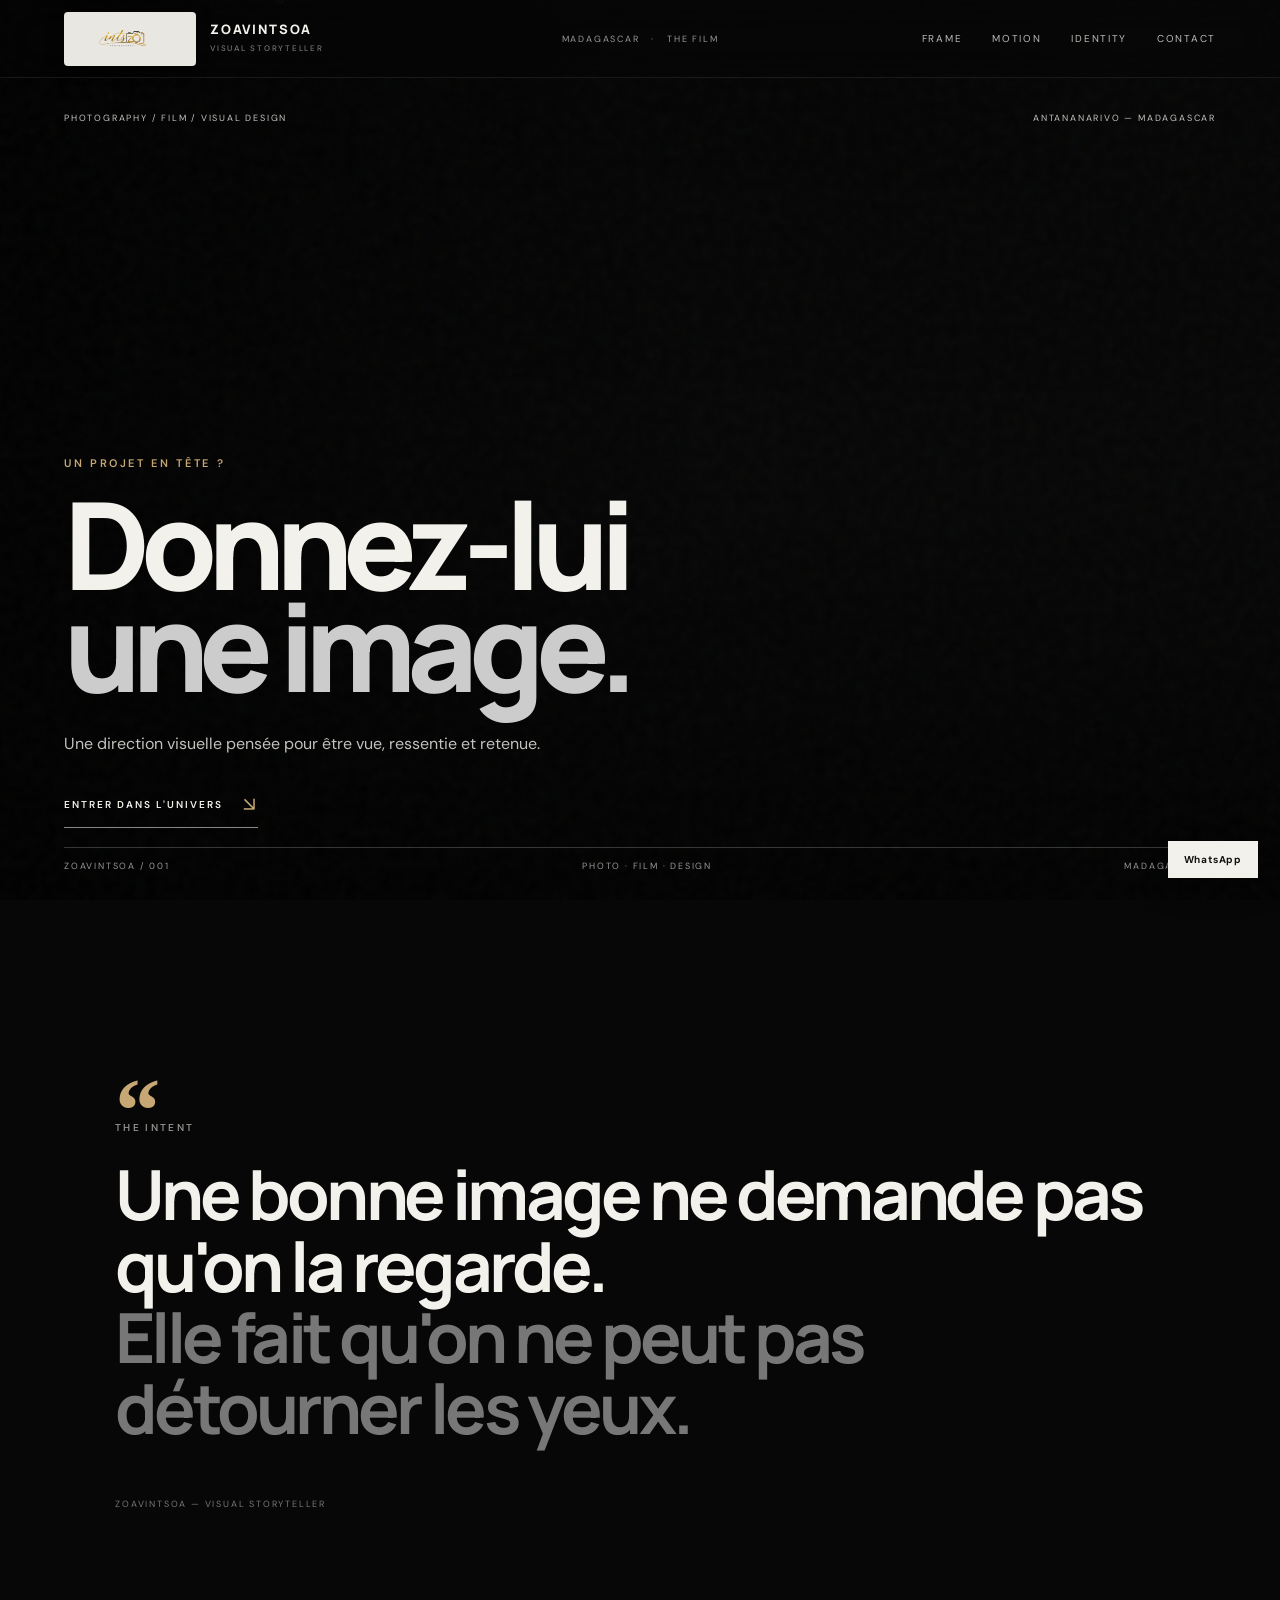
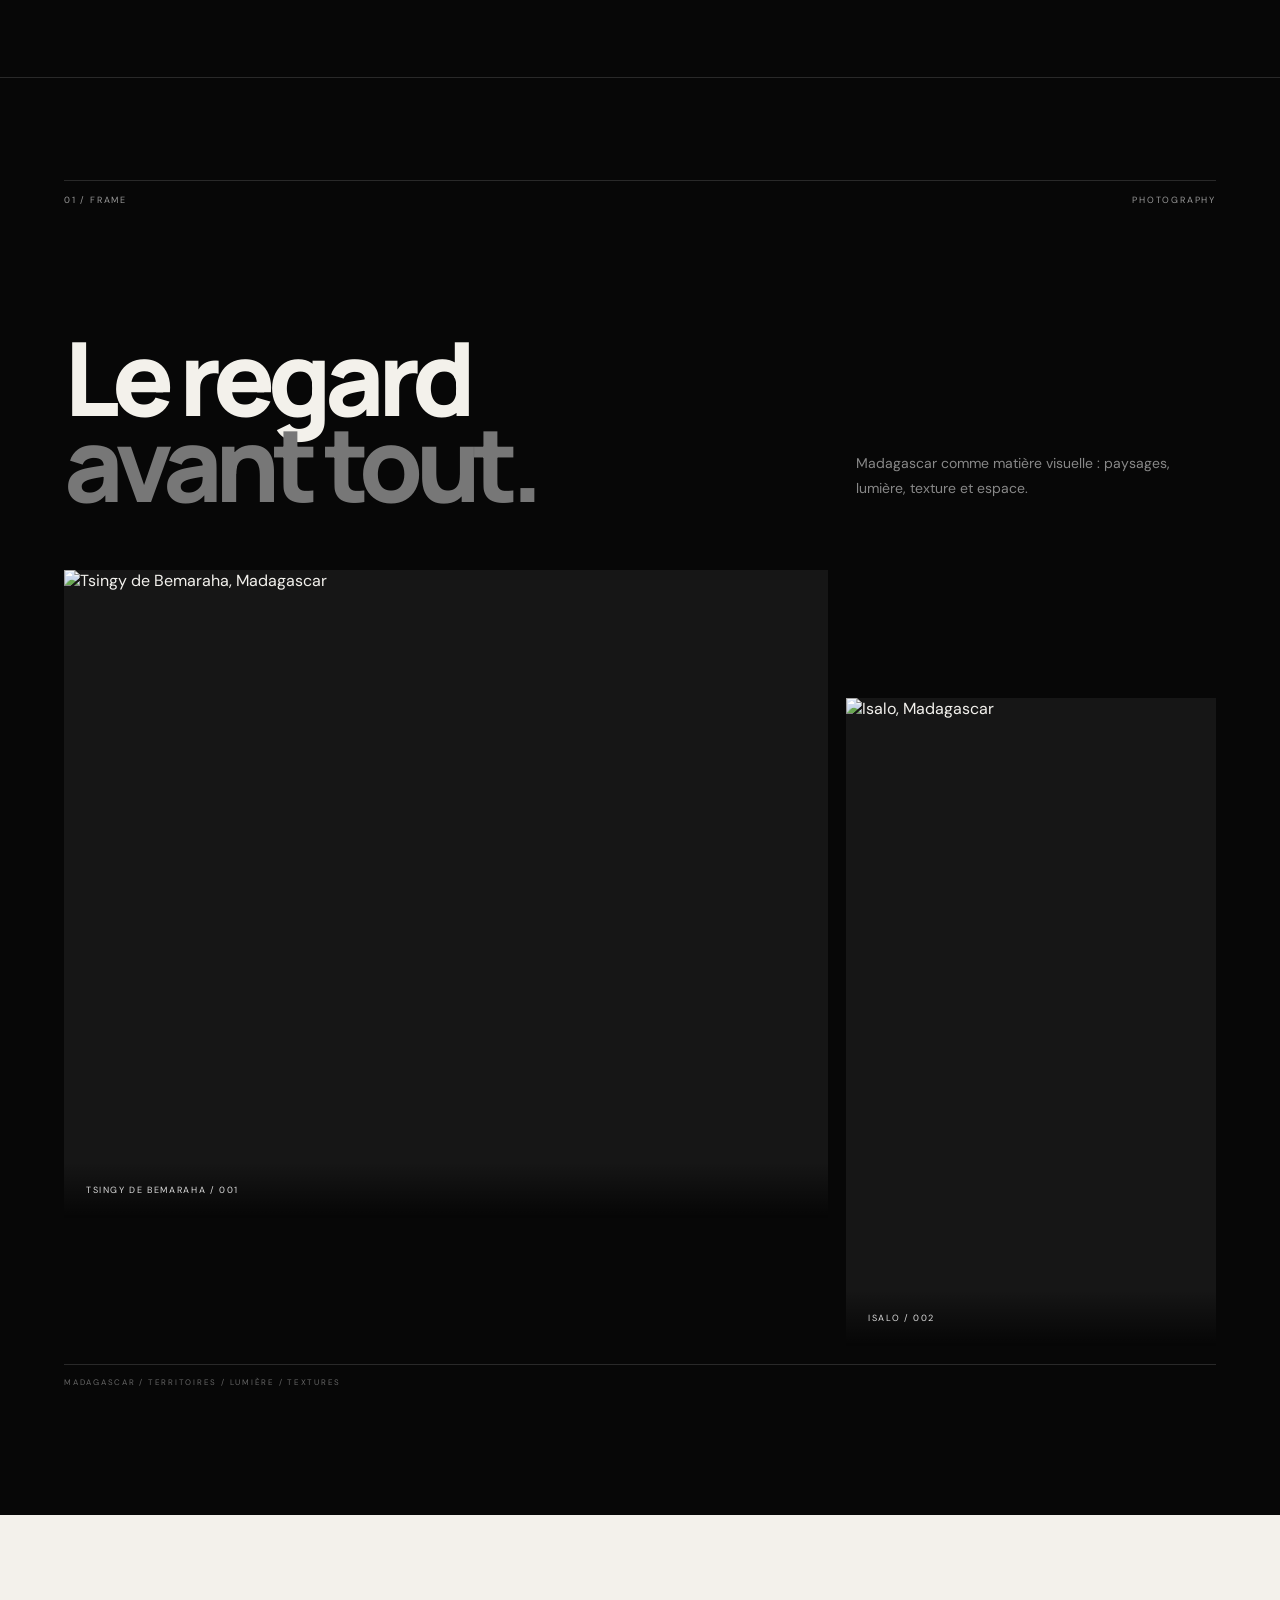
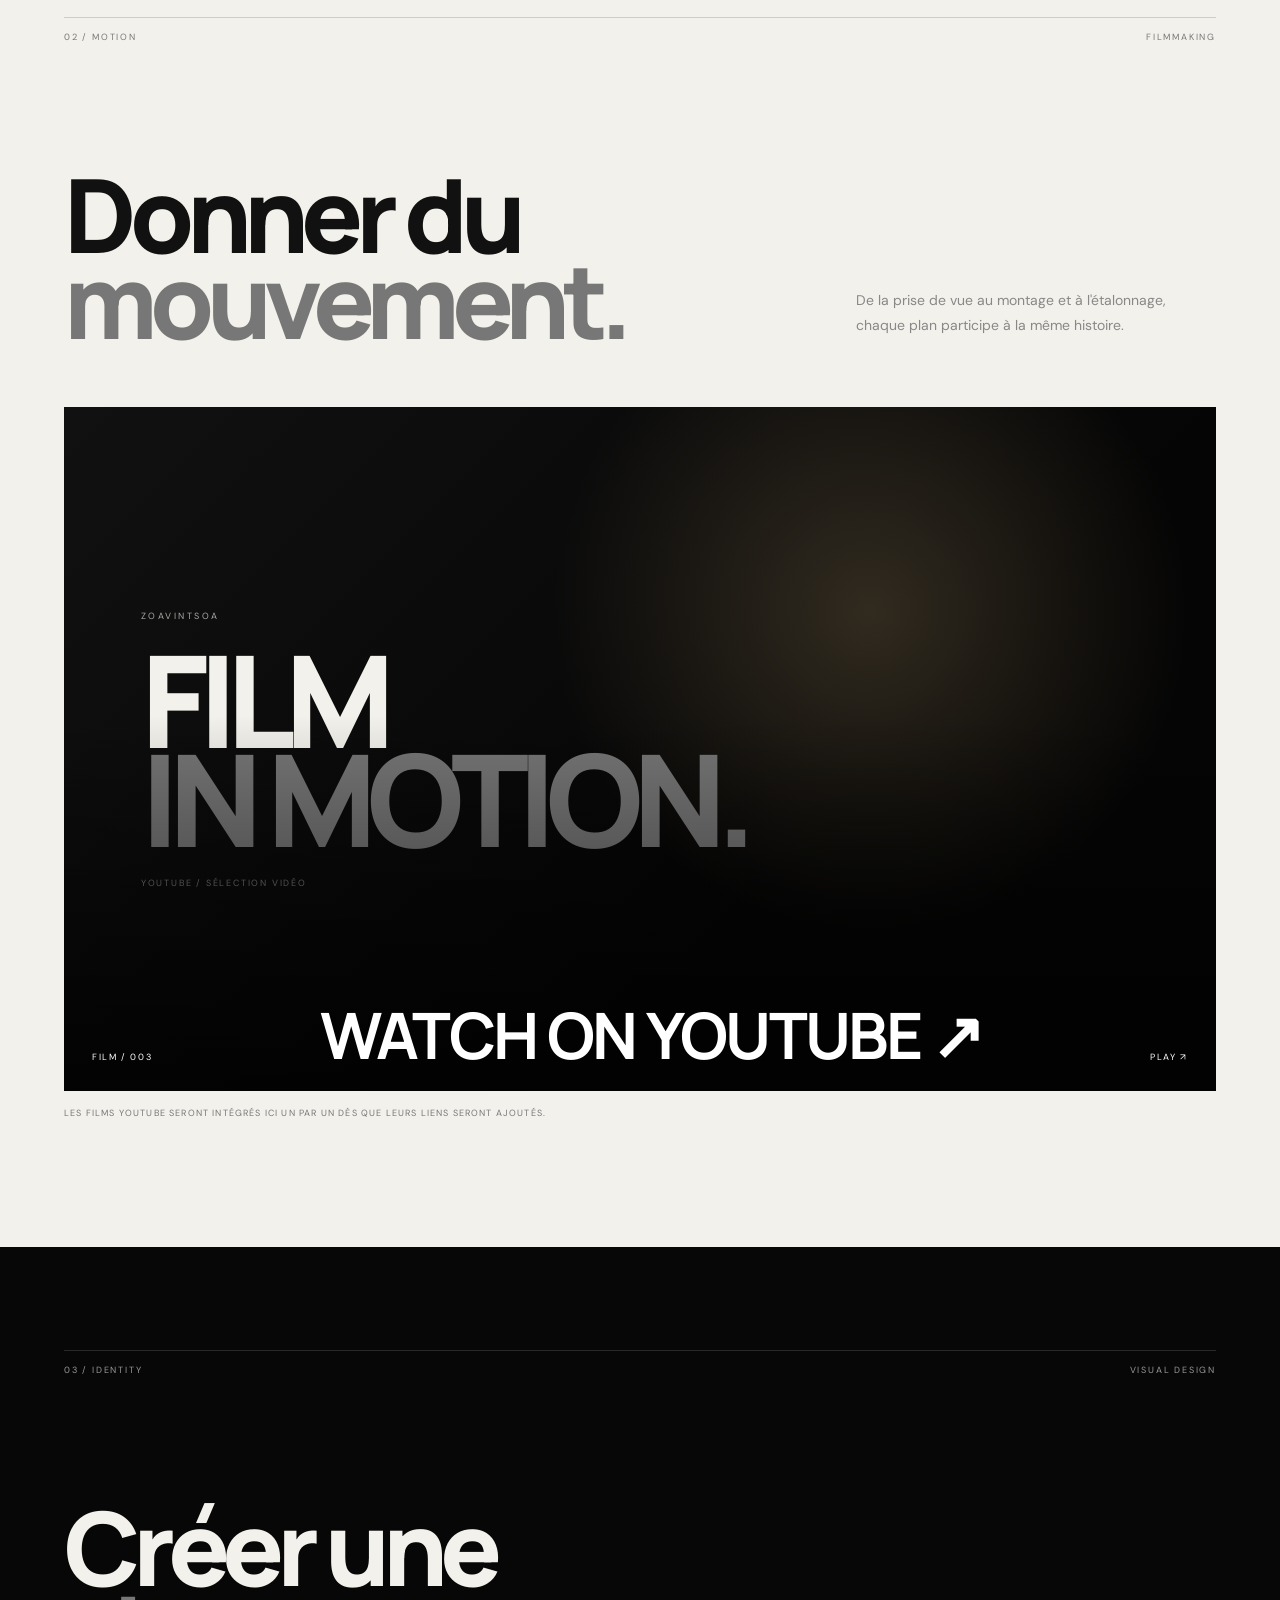
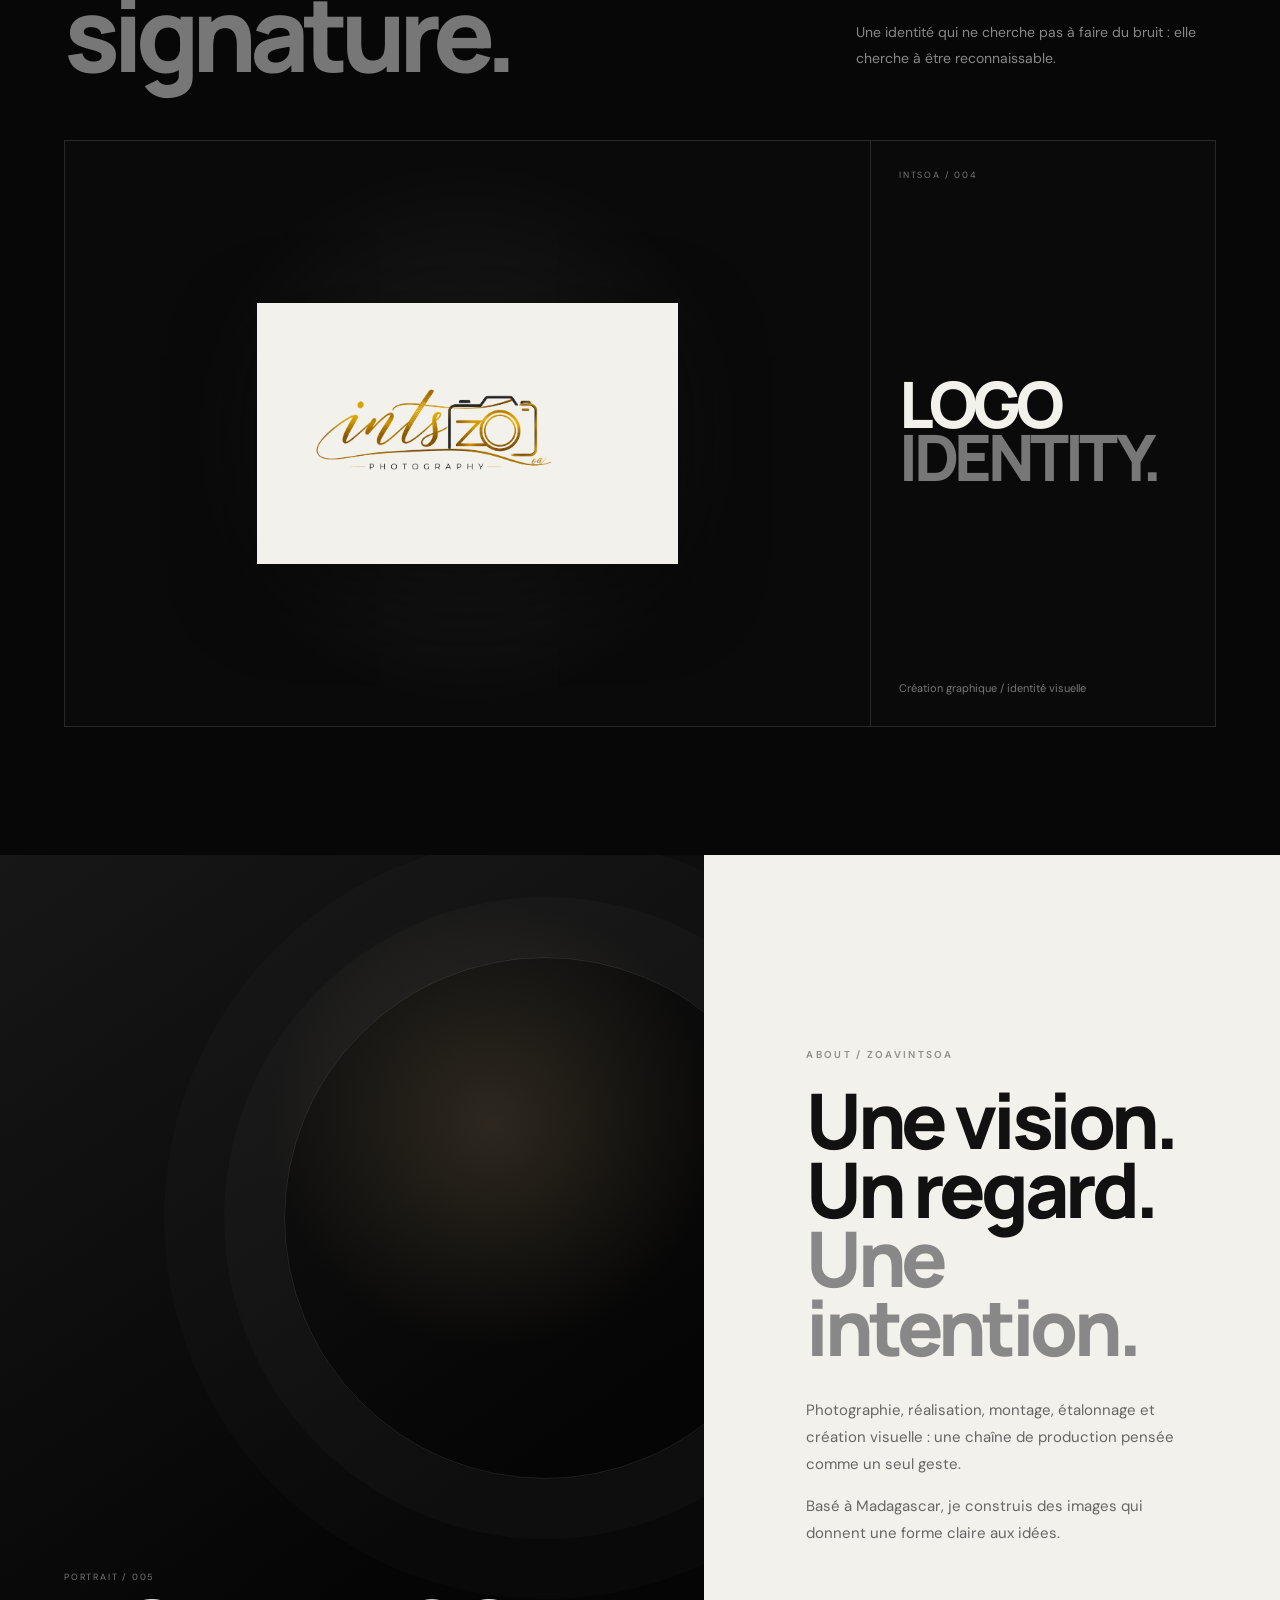
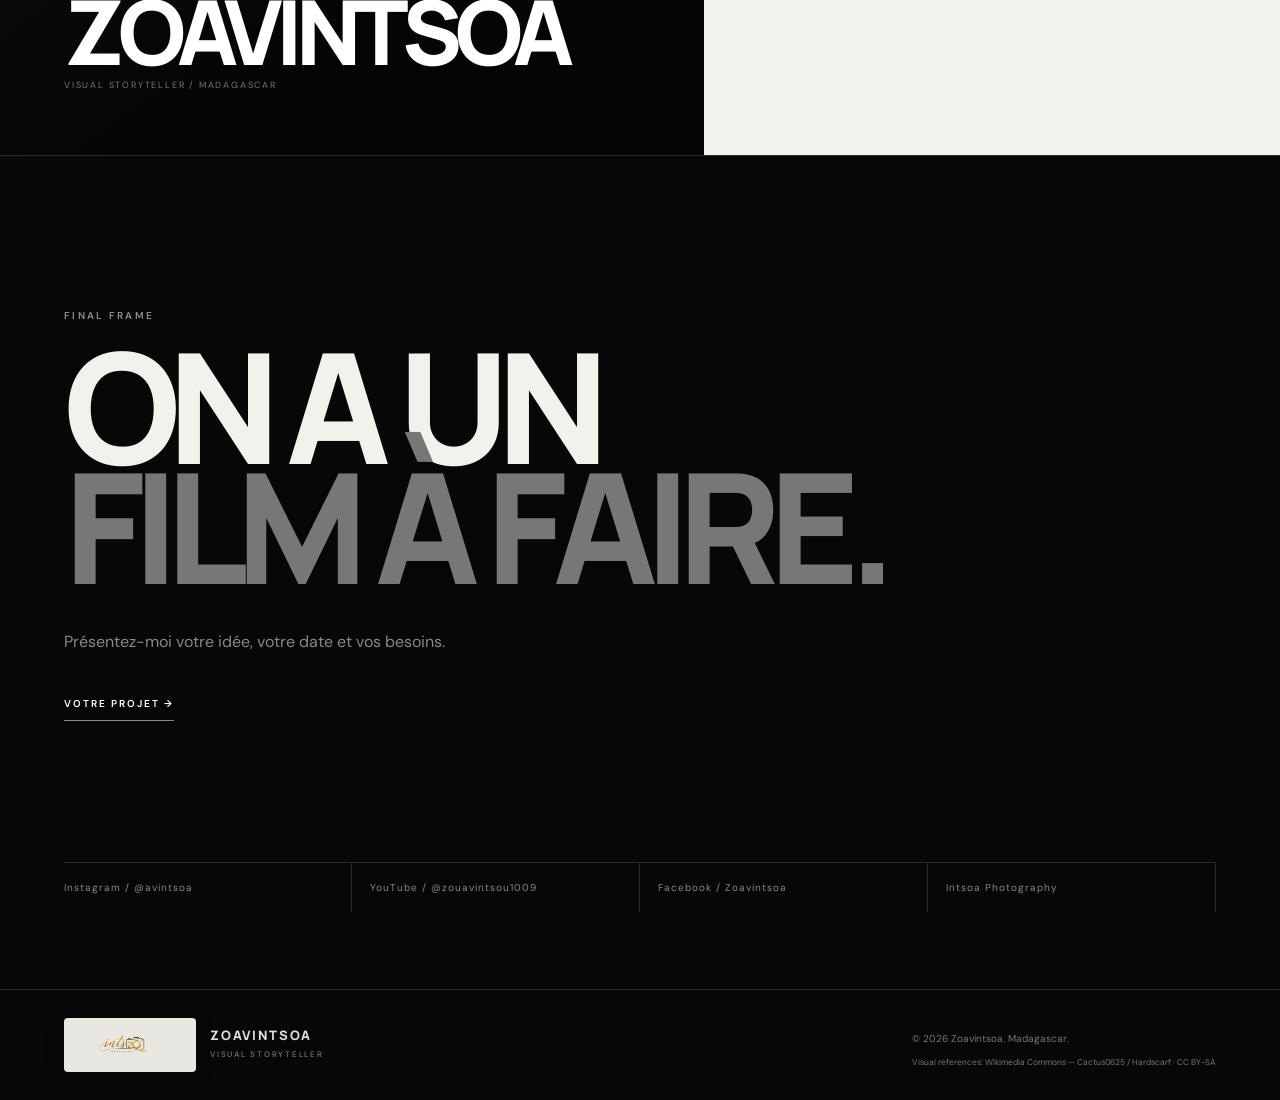
==== commit c30ad1b3: "chore: add visual reference attribution" ====
--- a/index.html
+++ b/index.html
@@ -128,7 +128,10 @@
 
 <footer>
   <div class="brand footer-brand"><img class="brand-logo" src="nouveau%20logo%20intsoa.png" alt="Intsoa Photography"><span class="brand-title">ZOAVINTSOA <small>VISUAL STORYTELLER</small></span></div>
-  <p>© <span id="year"></span> Zoavintsoa. Madagascar.</p>
+  <div class="footer-credit">
+    <p>© <span id="year"></span> Zoavintsoa. Madagascar.</p>
+    <small>Visual references: Wikimedia Commons — Cactus0625 / Hardscarf · CC BY-SA</small>
+  </div>
 </footer>
 <a class="floating-whatsapp" href="https://wa.me/261345500996" target="_blank" rel="noopener" aria-label="Contacter Zoavintsoa sur WhatsApp">WhatsApp</a>
 <script src="js/script.js"></script>
--- a/css/style.css
+++ b/css/style.css
@@ -1 +1,30 @@
-:root{--bg:#070707;--paper:#f3f1eb;--ink:#111;--muted:#858581;--line:#292929;--accent:#c7a875}*{box-sizing:border-box}html{scroll-behavior:smooth;scroll-padding-top:78px}body{margin:0;background:var(--bg);color:var(--paper);font-family:"DM Sans",sans-serif}a{color:inherit;text-decoration:none}button{font-family:inherit}img{display:block;width:100%;height:100%;object-fit:cover}.site-header{height:78px;padding:0 5vw;display:flex;align-items:center;justify-content:space-between;position:fixed;inset:0 0 auto;background:rgba(7,7,7,.35);backdrop-filter:blur(18px);border-bottom:1px solid rgba(255,255,255,.08);z-index:20}.brand{display:flex;align-items:center;gap:14px;position:relative;z-index:2}.brand-logo{width:132px;height:54px;object-fit:contain;background:rgba(243,241,235,.96);padding:6px 10px;border-radius:4px;box-shadow:0 2px 18px rgba(0,0,0,.3)}.brand-title{display:flex;flex-direction:column;font:800 13px/1.05 Manrope,sans-serif;letter-spacing:.14em}.brand-title small{margin-top:5px;font:500 8px/1.5 "DM Sans",sans-serif;letter-spacing:.22em;color:#777}.header-meta{position:absolute;left:50%;transform:translateX(-50%);font-size:9px;letter-spacing:.2em;color:#999}.header-meta span{margin:0 8px;color:var(--accent)}.nav{display:flex;gap:30px;font-size:10px;text-transform:uppercase;letter-spacing:.17em;color:#bbb}.nav a:hover{color:#fff}.menu-toggle{display:none;background:none;border:0;color:#fff;font-size:22px}.hero-film{min-height:100svh;position:relative;overflow:hidden;background:#080808;display:flex;align-items:flex-end;padding:0 5vw 8vh}.hero-film-media{position:absolute;inset:0}.hero-film-media img{filter:grayscale(.16) contrast(1.1) brightness(.55);transform:scale(1.04)}.hero-film-vignette{position:absolute;inset:0;background:linear-gradient(90deg,rgba(0,0,0,.88),rgba(0,0,0,.3) 55%,rgba(0,0,0,.22)),linear-gradient(0deg,rgba(0,0,0,.78),transparent 45%,rgba(0,0,0,.3))}.hero-film-grain{position:absolute;inset:-50%;opacity:.055;background-image:url("data:image/svg+xml,%3Csvg viewBox='0 0 180 180' xmlns='http://www.w3.org/2000/svg'%3E%3Cfilter id='n'%3E%3CfeTurbulence type='fractalNoise' baseFrequency='.9' numOctaves='3' stitchTiles='stitch'/%3E%3C/filter%3E%3Crect width='100%25' height='100%25' filter='url(%23n)' opacity='.55'/%3E%3C/svg%3E");pointer-events:none}.hero-film-top{position:absolute;top:112px;left:5vw;right:5vw;display:flex;justify-content:space-between;font-size:9px;letter-spacing:.2em;color:#c4c4c0}.hero-film-copy{position:relative;z-index:2;max-width:820px}.hero-kicker{font-size:11px;letter-spacing:.24em;font-weight:600;color:var(--accent);margin:0 0 22px}.hero-film h1{font:800 clamp(70px,9.5vw,145px)/.84 Manrope,sans-serif;letter-spacing:-.075em;margin:0 0 34px}.hero-film h1 em{font-style:normal;color:#ccc}.hero-lead{max-width:500px;font-size:16px;line-height:1.7;color:#c1c1bd;margin:0 0 34px}.hero-enter,.contact-cta{display:inline-flex;align-items:center;gap:20px;border-bottom:1px solid rgba(244,242,237,.55);padding-bottom:10px;font-size:10px;letter-spacing:.2em;font-weight:600}.hero-enter b{font-size:20px;font-weight:400;color:var(--accent)}.hero-film-bottom{position:absolute;left:5vw;right:5vw;bottom:28px;border-top:1px solid rgba(255,255,255,.2);padding-top:12px;display:flex;justify-content:space-between;font-size:9px;letter-spacing:.2em;color:#999}.manifesto{min-height:76vh;padding:13vw 9vw;display:flex;flex-direction:column;justify-content:center;border-bottom:1px solid var(--line)}.manifesto-mark{font:800 90px/1 Georgia;color:var(--accent);height:55px}.eyebrow{font-size:10px;letter-spacing:.23em;color:#8d8d89;font-weight:600;margin:0 0 24px}.manifesto h2{max-width:1100px;font:700 clamp(36px,5.4vw,78px)/1.03 Manrope;letter-spacing:-.055em;margin:0}.manifesto h2 em{font-style:normal;color:#777}.manifesto-sign{margin-top:55px;font-size:9px;letter-spacing:.2em;color:#777}.chapter{padding:8vw 5vw 10vw}.chapter-dark{background:var(--bg);color:var(--paper)}.chapter-light{background:var(--paper);color:var(--ink)}.chapter-light .chapter-head{border-color:#ccc}.chapter-light .chapter-head p,.chapter-light .chapter-head span{color:#777}.chapter-head{border-top:1px solid var(--line);padding-top:13px;display:flex;justify-content:space-between;font-size:9px;letter-spacing:.2em;color:#999}.chapter-head p{margin:0}.chapter-intro{display:flex;justify-content:space-between;align-items:end;gap:50px;margin:10vw 0 5vw}.chapter-intro h2{font:800 clamp(58px,8vw,120px)/.84 Manrope;letter-spacing:-.07em;margin:0}.chapter-intro h2 em{font-style:normal;color:#777}.chapter-intro p{max-width:360px;color:#888;font-size:14px;line-height:1.8;margin:0 0 5px}.feature-grid{display:grid;grid-template-columns:1.55fr .75fr;gap:18px}.feature-image{margin:0;position:relative;overflow:hidden;background:#161616}.feature-main{height:72vh}.feature-side{height:72vh;margin-top:10vw}.feature-image img{transition:transform .9s ease;filter:saturate(.72)}.feature-image:hover img,.identity-card:hover img,.motion-card:hover img{transform:scale(1.035);filter:saturate(1)}figcaption{position:absolute;bottom:0;left:0;right:0;padding:22px;font-size:9px;letter-spacing:.18em;background:linear-gradient(transparent,rgba(0,0,0,.75));color:#ddd}.motion-card{height:76vh;position:relative;overflow:hidden;background:#ddd}.motion-card img{transition:transform .9s ease;filter:saturate(.55) contrast(1.05)}.motion-overlay{position:absolute;inset:0;padding:28px;display:flex;align-items:end;justify-content:space-between;background:linear-gradient(transparent 45%,rgba(0,0,0,.72));color:#fff;font-size:9px;letter-spacing:.18em}.motion-overlay strong{font:700 clamp(30px,5vw,72px)/.9 Manrope;letter-spacing:-.04em}.identity-grid{display:grid;grid-template-columns:1fr 1fr;gap:18px}.identity-card{margin:0;position:relative;height:58vh;overflow:hidden;background:#161616}.identity-card img{transition:transform .9s ease;filter:saturate(.65)}.identity-card figcaption{display:flex;justify-content:space-between}.identity-card figcaption b{font-size:10px}.identity-card figcaption span{color:#999}.about-film{display:grid;grid-template-columns:1.1fr .9fr;min-height:100vh;background:var(--paper);color:var(--ink)}.about-film-image{height:100vh}.about-film-image img{filter:grayscale(.25)}.about-film-copy{align-self:center;padding:8vw}.about-film-copy h2{font:800 clamp(48px,6vw,88px)/.9 Manrope;letter-spacing:-.06em;margin:0 0 35px}.about-film-copy h2 em{font-style:normal;color:#888}.about-film-copy>p:not(.eyebrow){font-size:15px;line-height:1.8;color:#666;max-width:500px}.contact-film{min-height:92vh;padding:12vw 5vw 6vw;display:flex;flex-direction:column;justify-content:center;border-top:1px solid var(--line)}.contact-film h2{font:800 clamp(70px,12vw,170px)/.78 Manrope;letter-spacing:-.08em;margin:0}.contact-film h2 em{font-style:normal;color:#777}.contact-film>p:not(.eyebrow){font-size:16px;color:#888;margin:45px 0}.contact-cta{width:max-content;color:#fff}.contact-links{display:grid;grid-template-columns:repeat(4,1fr);margin-top:11vw;border-top:1px solid var(--line)}.contact-links a{padding:18px 14px 18px 0;border-right:1px solid var(--line);font-size:10px;letter-spacing:.1em;color:#888}.contact-links a:hover{color:#fff}.contact-links a+a{padding-left:18px}footer{border-top:1px solid var(--line);padding:28px 5vw;display:flex;justify-content:space-between;align-items:center;color:#777;font-size:10px}.footer-brand{color:#ddd}.floating-whatsapp{position:fixed;right:22px;bottom:22px;z-index:19;padding:12px 16px;background:#f3f1eb;color:#111;font-size:10px;font-weight:700;letter-spacing:.08em;box-shadow:0 10px 30px rgba(0,0,0,.25)}.reveal{opacity:1;transform:none}.js-ready .reveal{opacity:0;transform:translateY(18px);transition:opacity .7s ease,transform .7s ease}.js-ready .reveal.visible{opacity:1;transform:none}@media(max-width:800px){.site-header{height:70px;padding:0 5vw}.brand-logo{width:108px;height:46px;padding:5px 8px}.brand-title{font-size:10px}.brand-title small{font-size:7px}.header-meta{display:none}.nav{display:none;position:absolute;top:70px;left:0;right:0;padding:25px 5vw;background:#070707;border-bottom:1px solid var(--line);flex-direction:column;gap:20px}.nav.open{display:flex}.menu-toggle{display:block}.hero-film{min-height:100svh;padding:0 5vw 55px}.hero-film-top{top:92px;display:block;font-size:8px;line-height:2}.hero-film-top span{display:block}.hero-film h1{font-size:clamp(58px,16vw,92px)}.hero-lead{font-size:15px}.hero-film-bottom{bottom:18px;font-size:7px}.hero-film-bottom span:nth-child(2){display:none}.manifesto{min-height:72vh;padding:22vw 7vw}.manifesto h2{font-size:36px}.chapter{padding:18vw 5vw}.chapter-intro{display:block;margin:20vw 0 9vw}.chapter-intro h2{font-size:64px}.chapter-intro p{margin-top:35px}.feature-grid,.identity-grid,.about-film{grid-template-columns:1fr}.feature-main,.feature-side{height:65vh}.feature-side{margin-top:0}.motion-card{height:60vh}.identity-card{height:55vh}.about-film-image{height:65vh}.about-film-copy{padding:16vw 8vw}.contact-film{min-height:85vh;padding:20vw 5vw 8vw}.contact-film h2{font-size:68px}.contact-links{grid-template-columns:1fr 1fr;gap:0}.contact-links a,.contact-links a+a{padding:16px 10px 16px 0;border-right:0;border-bottom:1px solid var(--line)}footer{display:block}.footer-brand{margin-bottom:20px}.floating-whatsapp{right:14px;bottom:14px}}@media(max-width:520px){.hero-film h1{font-size:54px}.contact-film h2{font-size:54px}.chapter-intro h2{font-size:54px}.feature-main,.feature-side{height:58vh}.motion-card{height:52vh}}@media(prefers-reduced-motion:reduce){html{scroll-behavior:auto}.feature-image img,.identity-card img,.motion-card img{transition:none}.js-ready .reveal{opacity:1;transform:none;transition:none}}+:root{--bg:#070707;--paper:#f3f1eb;--ink:#111;--muted:#858581;--line:#292929;--accent:#c7a875}*{box-sizing:border-box}html{scroll-behavior:smooth;scroll-padding-top:78px}body{margin:0;background:var(--bg);color:var(--paper);font-family:"DM Sans",sans-serif}a{color:inherit;text-decoration:none}button{font-family:inherit}img{display:block;width:100%;height:100%;object-fit:cover}.site-header{height:78px;padding:0 5vw;display:flex;align-items:center;justify-content:space-between;position:fixed;inset:0 0 auto;background:rgba(7,7,7,.35);backdrop-filter:blur(18px);border-bottom:1px solid rgba(255,255,255,.08);z-index:20}.brand{display:flex;align-items:center;gap:14px;position:relative;z-index:2}.brand-logo{width:132px;height:54px;object-fit:contain;background:rgba(243,241,235,.96);padding:6px 10px;border-radius:4px;box-shadow:0 2px 18px rgba(0,0,0,.3)}.brand-title{display:flex;flex-direction:column;font:800 13px/1.05 Manrope,sans-serif;letter-spacing:.14em}.brand-title small{margin-top:5px;font:500 8px/1.5 "DM Sans",sans-serif;letter-spacing:.22em;color:#777}.header-meta{position:absolute;left:50%;transform:translateX(-50%);font-size:9px;letter-spacing:.2em;color:#999}.header-meta span{margin:0 8px;color:var(--accent)}.nav{display:flex;gap:30px;font-size:10px;text-transform:uppercase;letter-spacing:.17em;color:#bbb}.nav a:hover{color:#fff}.menu-toggle{display:none;background:none;border:0;color:#fff;font-size:22px}.hero-film{min-height:100svh;position:relative;overflow:hidden;background:#080808;display:flex;align-items:flex-end;padding:0 5vw 8vh}.hero-film-media{position:absolute;inset:0}.hero-film-media img{filter:grayscale(.16) contrast(1.1) brightness(.55);transform:scale(1.04)}.hero-film-vignette{position:absolute;inset:0;background:linear-gradient(90deg,rgba(0,0,0,.88),rgba(0,0,0,.3) 55%,rgba(0,0,0,.22)),linear-gradient(0deg,rgba(0,0,0,.78),transparent 45%,rgba(0,0,0,.3))}.hero-film-grain{position:absolute;inset:-50%;opacity:.055;background-image:url("data:image/svg+xml,%3Csvg viewBox='0 0 180 180' xmlns='http://www.w3.org/2000/svg'%3E%3Cfilter id='n'%3E%3CfeTurbulence type='fractalNoise' baseFrequency='.9' numOctaves='3' stitchTiles='stitch'/%3E%3C/filter%3E%3Crect width='100%25' height='100%25' filter='url(%23n)' opacity='.55'/%3E%3C/svg%3E");pointer-events:none}.hero-film-top{position:absolute;top:112px;left:5vw;right:5vw;display:flex;justify-content:space-between;font-size:9px;letter-spacing:.2em;color:#c4c4c0}.hero-film-copy{position:relative;z-index:2;max-width:820px}.hero-kicker{font-size:11px;letter-spacing:.24em;font-weight:600;color:var(--accent);margin:0 0 22px}.hero-film h1{font:800 clamp(70px,9.5vw,145px)/.84 Manrope,sans-serif;letter-spacing:-.075em;margin:0 0 34px}.hero-film h1 em{font-style:normal;color:#ccc}.hero-lead{max-width:500px;font-size:16px;line-height:1.7;color:#c1c1bd;margin:0 0 34px}.hero-enter,.contact-cta{display:inline-flex;align-items:center;gap:20px;border-bottom:1px solid rgba(244,242,237,.55);padding-bottom:10px;font-size:10px;letter-spacing:.2em;font-weight:600}.hero-enter b{font-size:20px;font-weight:400;color:var(--accent)}.hero-film-bottom{position:absolute;left:5vw;right:5vw;bottom:28px;border-top:1px solid rgba(255,255,255,.2);padding-top:12px;display:flex;justify-content:space-between;font-size:9px;letter-spacing:.2em;color:#999}.manifesto{min-height:76vh;padding:13vw 9vw;display:flex;flex-direction:column;justify-content:center;border-bottom:1px solid var(--line)}.manifesto-mark{font:800 90px/1 Georgia;color:var(--accent);height:55px}.eyebrow{font-size:10px;letter-spacing:.23em;color:#8d8d89;font-weight:600;margin:0 0 24px}.manifesto h2{max-width:1100px;font:700 clamp(36px,5.4vw,78px)/1.03 Manrope;letter-spacing:-.055em;margin:0}.manifesto h2 em{font-style:normal;color:#777}.manifesto-sign{margin-top:55px;font-size:9px;letter-spacing:.2em;color:#777}.chapter{padding:8vw 5vw 10vw}.chapter-dark{background:var(--bg);color:var(--paper)}.chapter-light{background:var(--paper);color:var(--ink)}.chapter-light .chapter-head{border-color:#ccc}.chapter-light .chapter-head p,.chapter-light .chapter-head span{color:#777}.chapter-head{border-top:1px solid var(--line);padding-top:13px;display:flex;justify-content:space-between;font-size:9px;letter-spacing:.2em;color:#999}.chapter-head p{margin:0}.chapter-intro{display:flex;justify-content:space-between;align-items:end;gap:50px;margin:10vw 0 5vw}.chapter-intro h2{font:800 clamp(58px,8vw,120px)/.84 Manrope;letter-spacing:-.07em;margin:0}.chapter-intro h2 em{font-style:normal;color:#777}.chapter-intro p{max-width:360px;color:#888;font-size:14px;line-height:1.8;margin:0 0 5px}.feature-grid{display:grid;grid-template-columns:1.55fr .75fr;gap:18px}.feature-image{margin:0;position:relative;overflow:hidden;background:#161616}.feature-main{height:72vh}.feature-side{height:72vh;margin-top:10vw}.feature-image img{transition:transform .9s ease;filter:saturate(.72)}.feature-image:hover img,.identity-card:hover img,.motion-card:hover img{transform:scale(1.035);filter:saturate(1)}figcaption{position:absolute;bottom:0;left:0;right:0;padding:22px;font-size:9px;letter-spacing:.18em;background:linear-gradient(transparent,rgba(0,0,0,.75));color:#ddd}.motion-card{height:76vh;position:relative;overflow:hidden;background:#ddd}.motion-card img{transition:transform .9s ease;filter:saturate(.55) contrast(1.05)}.motion-overlay{position:absolute;inset:0;padding:28px;display:flex;align-items:end;justify-content:space-between;background:linear-gradient(transparent 45%,rgba(0,0,0,.72));color:#fff;font-size:9px;letter-spacing:.18em}.motion-overlay strong{font:700 clamp(30px,5vw,72px)/.9 Manrope;letter-spacing:-.04em}.identity-grid{display:grid;grid-template-columns:1fr 1fr;gap:18px}.identity-card{margin:0;position:relative;height:58vh;overflow:hidden;background:#161616}.identity-card img{transition:transform .9s ease;filter:saturate(.65)}.identity-card figcaption{display:flex;justify-content:space-between}.identity-card figcaption b{font-size:10px}.identity-card figcaption span{color:#999}.about-film{display:grid;grid-template-columns:1.1fr .9fr;min-height:100vh;background:var(--paper);color:var(--ink)}.about-film-image{height:100vh}.about-film-image img{filter:grayscale(.25)}.about-film-copy{align-self:center;padding:8vw}.about-film-copy h2{font:800 clamp(48px,6vw,88px)/.9 Manrope;letter-spacing:-.06em;margin:0 0 35px}.about-film-copy h2 em{font-style:normal;color:#888}.about-film-copy>p:not(.eyebrow){font-size:15px;line-height:1.8;color:#666;max-width:500px}.contact-film{min-height:92vh;padding:12vw 5vw 6vw;display:flex;flex-direction:column;justify-content:center;border-top:1px solid var(--line)}.contact-film h2{font:800 clamp(70px,12vw,170px)/.78 Manrope;letter-spacing:-.08em;margin:0}.contact-film h2 em{font-style:normal;color:#777}.contact-film>p:not(.eyebrow){font-size:16px;color:#888;margin:45px 0}.contact-cta{width:max-content;color:#fff}.contact-links{display:grid;grid-template-columns:repeat(4,1fr);margin-top:11vw;border-top:1px solid var(--line)}.contact-links a{padding:18px 14px 18px 0;border-right:1px solid var(--line);font-size:10px;letter-spacing:.1em;color:#888}.contact-links a:hover{color:#fff}.contact-links a+a{padding-left:18px}footer{border-top:1px solid var(--line);padding:28px 5vw;display:flex;justify-content:space-between;align-items:center;color:#777;font-size:10px}.footer-brand{color:#ddd}.floating-whatsapp{position:fixed;right:22px;bottom:22px;z-index:19;padding:12px 16px;background:#f3f1eb;color:#111;font-size:10px;font-weight:700;letter-spacing:.08em;box-shadow:0 10px 30px rgba(0,0,0,.25)}.reveal{opacity:1;transform:none}.js-ready .reveal{opacity:0;transform:translateY(18px);transition:opacity .7s ease,transform .7s ease}.js-ready .reveal.visible{opacity:1;transform:none}@media(max-width:800px){.site-header{height:70px;padding:0 5vw}.brand-logo{width:108px;height:46px;padding:5px 8px}.brand-title{font-size:10px}.brand-title small{font-size:7px}.header-meta{display:none}.nav{display:none;position:absolute;top:70px;left:0;right:0;padding:25px 5vw;background:#070707;border-bottom:1px solid var(--line);flex-direction:column;gap:20px}.nav.open{display:flex}.menu-toggle{display:block}.hero-film{min-height:100svh;padding:0 5vw 55px}.hero-film-top{top:92px;display:block;font-size:8px;line-height:2}.hero-film-top span{display:block}.hero-film h1{font-size:clamp(58px,16vw,92px)}.hero-lead{font-size:15px}.hero-film-bottom{bottom:18px;font-size:7px}.hero-film-bottom span:nth-child(2){display:none}.manifesto{min-height:72vh;padding:22vw 7vw}.manifesto h2{font-size:36px}.chapter{padding:18vw 5vw}.chapter-intro{display:block;margin:20vw 0 9vw}.chapter-intro h2{font-size:64px}.chapter-intro p{margin-top:35px}.feature-grid,.identity-grid,.about-film{grid-template-columns:1fr}.feature-main,.feature-side{height:65vh}.feature-side{margin-top:0}.motion-card{height:60vh}.identity-card{height:55vh}.about-film-image{height:65vh}.about-film-copy{padding:16vw 8vw}.contact-film{min-height:85vh;padding:20vw 5vw 8vw}.contact-film h2{font-size:68px}.contact-links{grid-template-columns:1fr 1fr;gap:0}.contact-links a,.contact-links a+a{padding:16px 10px 16px 0;border-right:0;border-bottom:1px solid var(--line)}footer{display:block}.footer-brand{margin-bottom:20px}.floating-whatsapp{right:14px;bottom:14px}}@media(max-width:520px){.hero-film h1{font-size:54px}.contact-film h2{font-size:54px}.chapter-intro h2{font-size:54px}.feature-main,.feature-side{height:58vh}.motion-card{height:52vh}}@media(prefers-reduced-motion:reduce){html{scroll-behavior:auto}.feature-image img,.identity-card img,.motion-card img{transition:none}.js-ready .reveal{opacity:1;transform:none;transition:none}}
+.chapter-location{margin-top:18px;border-top:1px solid var(--line);padding-top:12px;font-size:8px;letter-spacing:.22em;color:#666}
+.motion-card{background:#0a0a0a}
+.motion-poster{position:absolute;inset:0;display:flex;flex-direction:column;justify-content:center;padding:6vw;background:radial-gradient(circle at 70% 30%,rgba(199,168,117,.22),transparent 34%),linear-gradient(135deg,#111,#050505 65%);color:#f3f1eb}
+.motion-poster span{font-size:9px;letter-spacing:.28em;color:#a9a9a4}
+.motion-poster strong{font:800 clamp(60px,10vw,145px)/.78 Manrope,sans-serif;letter-spacing:-.08em;margin:28px 0}
+.motion-poster strong em{font-style:normal;color:#777}
+.motion-poster small{font-size:9px;letter-spacing:.2em;color:#777}
+.motion-note{margin-top:16px;font-size:9px;letter-spacing:.13em;color:#777;text-transform:uppercase}
+.motion-overlay a{display:block}
+.motion-overlay a strong{color:#fff}
+.identity-showcase{min-height:65vh;border:1px solid var(--line);display:grid;grid-template-columns:1.4fr .6fr;background:#0a0a0a}
+.identity-logo-stage{min-height:65vh;display:flex;align-items:center;justify-content:center;padding:8vw;background:radial-gradient(circle,rgba(255,255,255,.08),transparent 55%)}
+.identity-logo-stage img{width:min(70%,520px);height:auto;object-fit:contain;background:#f3f1eb;padding:28px;box-shadow:0 25px 80px rgba(0,0,0,.45)}
+.identity-meta{border-left:1px solid var(--line);padding:28px;display:flex;flex-direction:column;justify-content:space-between}
+.identity-meta span{font-size:9px;letter-spacing:.2em;color:#777}
+.identity-meta strong{font:800 clamp(42px,5vw,80px)/.82 Manrope;letter-spacing:-.07em}
+.identity-meta strong em{font-style:normal;color:#777}
+.identity-meta p{font-size:11px;line-height:1.6;color:#777;margin:0}
+.portrait-placeholder{position:relative;display:flex;align-items:flex-end;padding:5vw;background:radial-gradient(circle at 70% 30%,rgba(199,168,117,.18),transparent 28%),linear-gradient(145deg,#171717,#050505 70%);color:#fff;overflow:hidden}
+.portrait-placeholder:before{content:"";position:absolute;width:42vw;height:42vw;max-width:520px;max-height:520px;border-radius:50%;right:-8vw;top:8vw;border:1px solid rgba(255,255,255,.1);box-shadow:0 0 0 60px rgba(255,255,255,.02),0 0 0 120px rgba(255,255,255,.015)}
+.portrait-placeholder div{position:relative;z-index:1;display:flex;flex-direction:column;gap:12px}
+.portrait-placeholder span,.portrait-placeholder small{font-size:9px;letter-spacing:.2em;color:#777}
+.portrait-placeholder strong{font:800 clamp(48px,7vw,105px)/.8 Manrope;letter-spacing:-.08em}
+@media(max-width:800px){
+  .identity-showcase{grid-template-columns:1fr}
+  .identity-logo-stage{min-height:48vh}
+  .identity-meta{border-left:0;border-top:1px solid var(--line);min-height:30vh}
+  .portrait-placeholder:before{width:75vw;height:75vw;right:-22vw;top:15vw}
+}
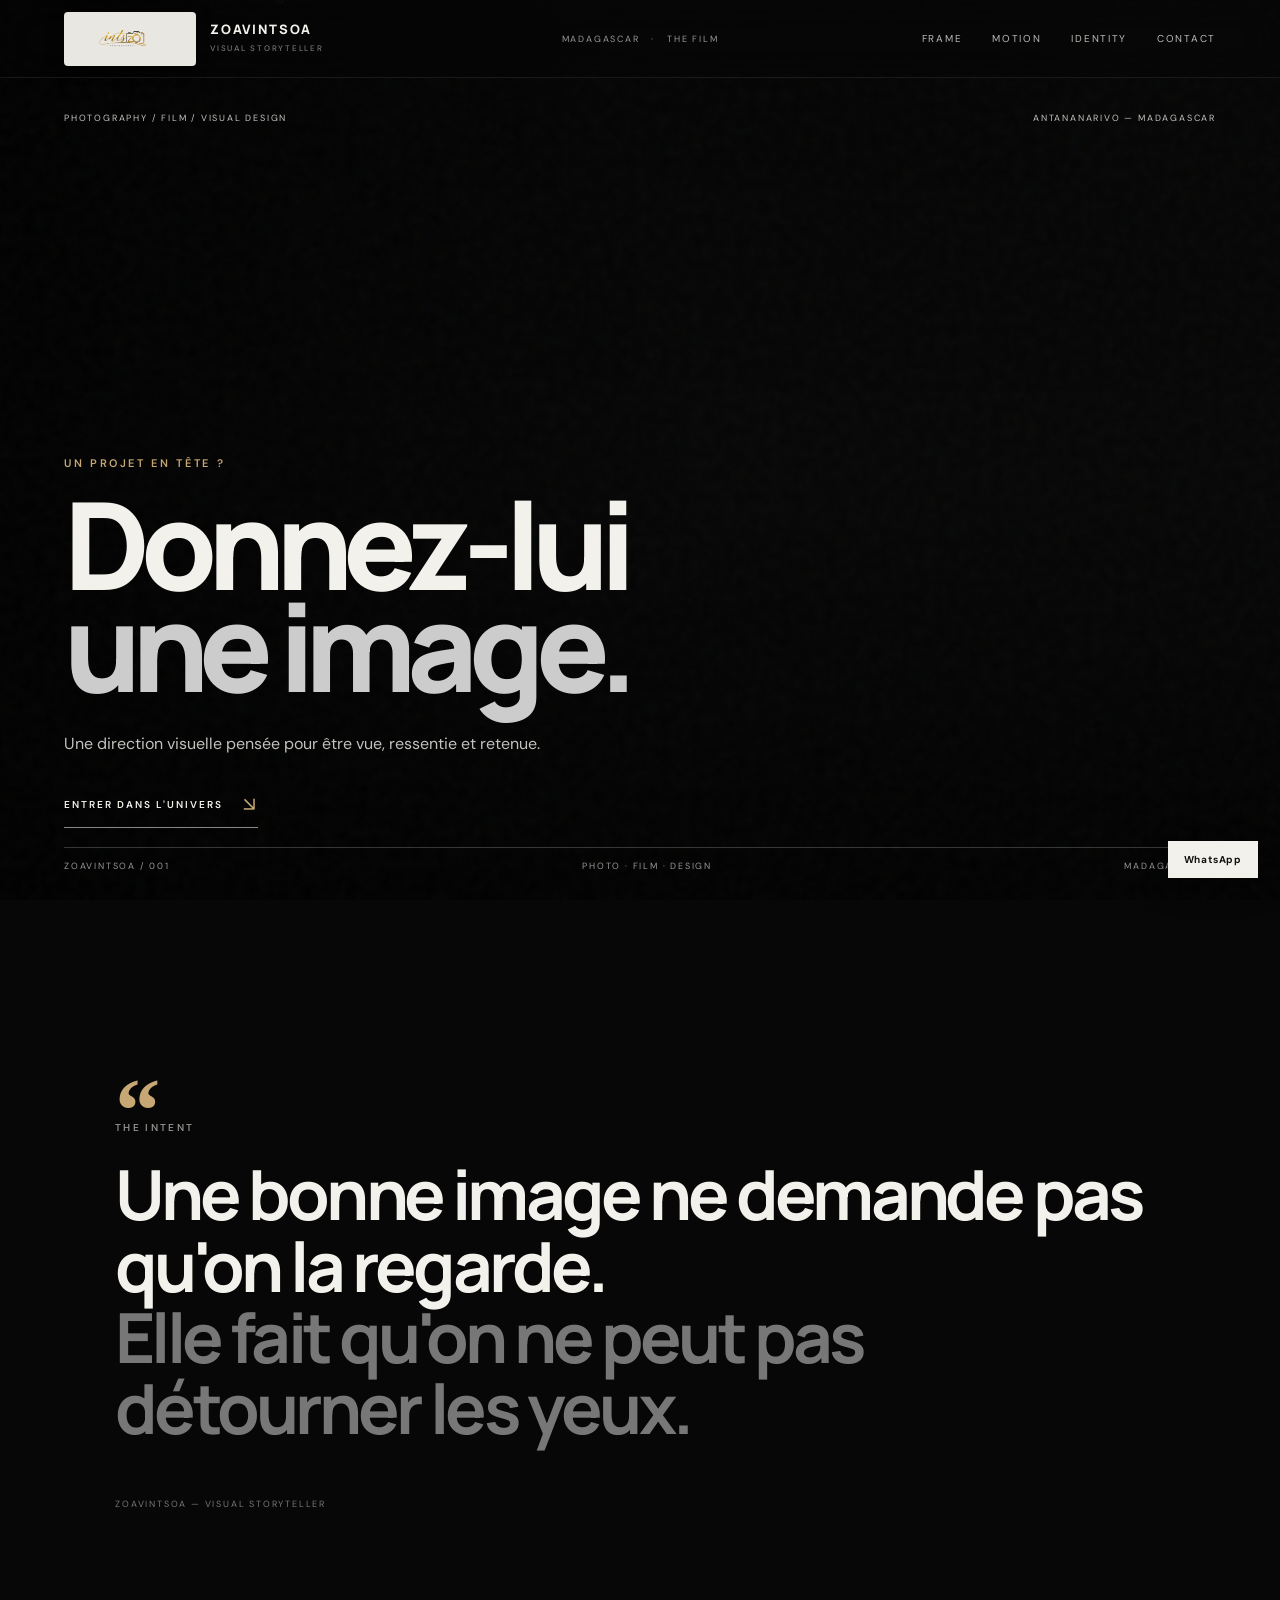
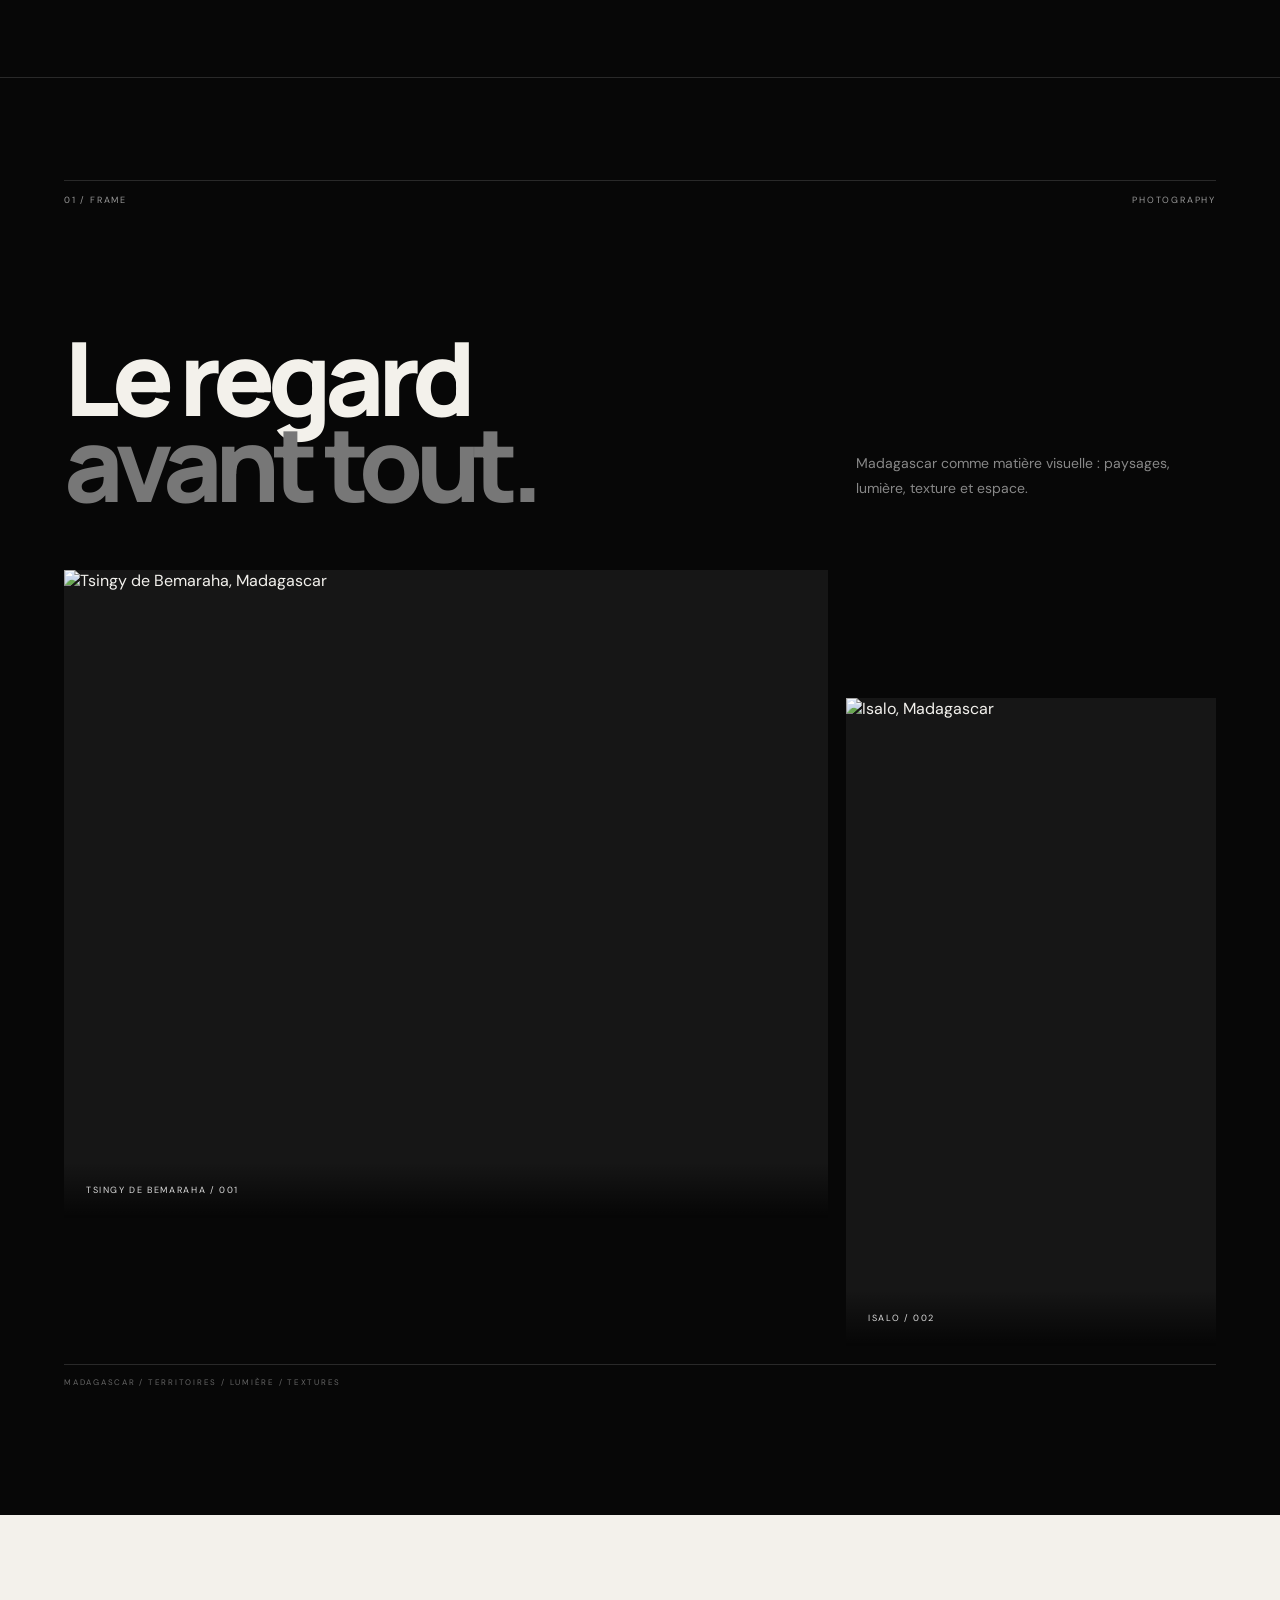
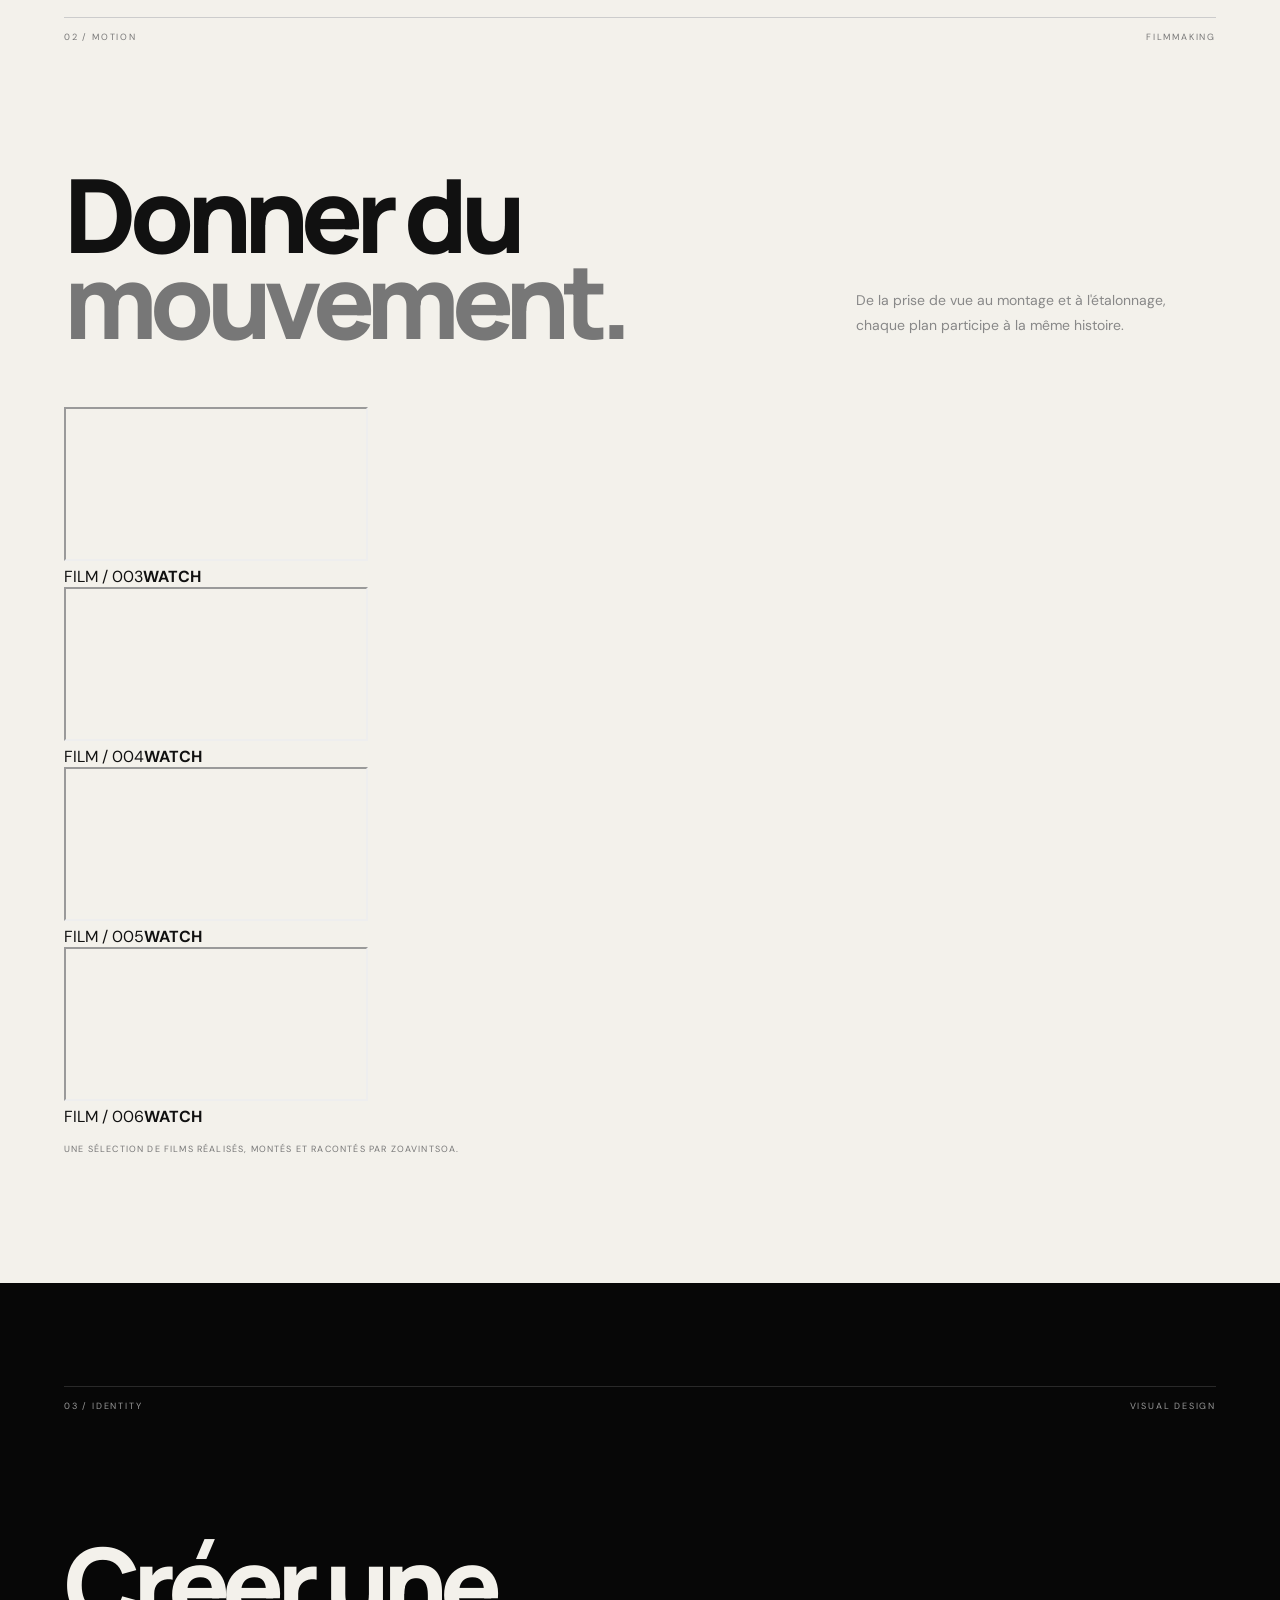
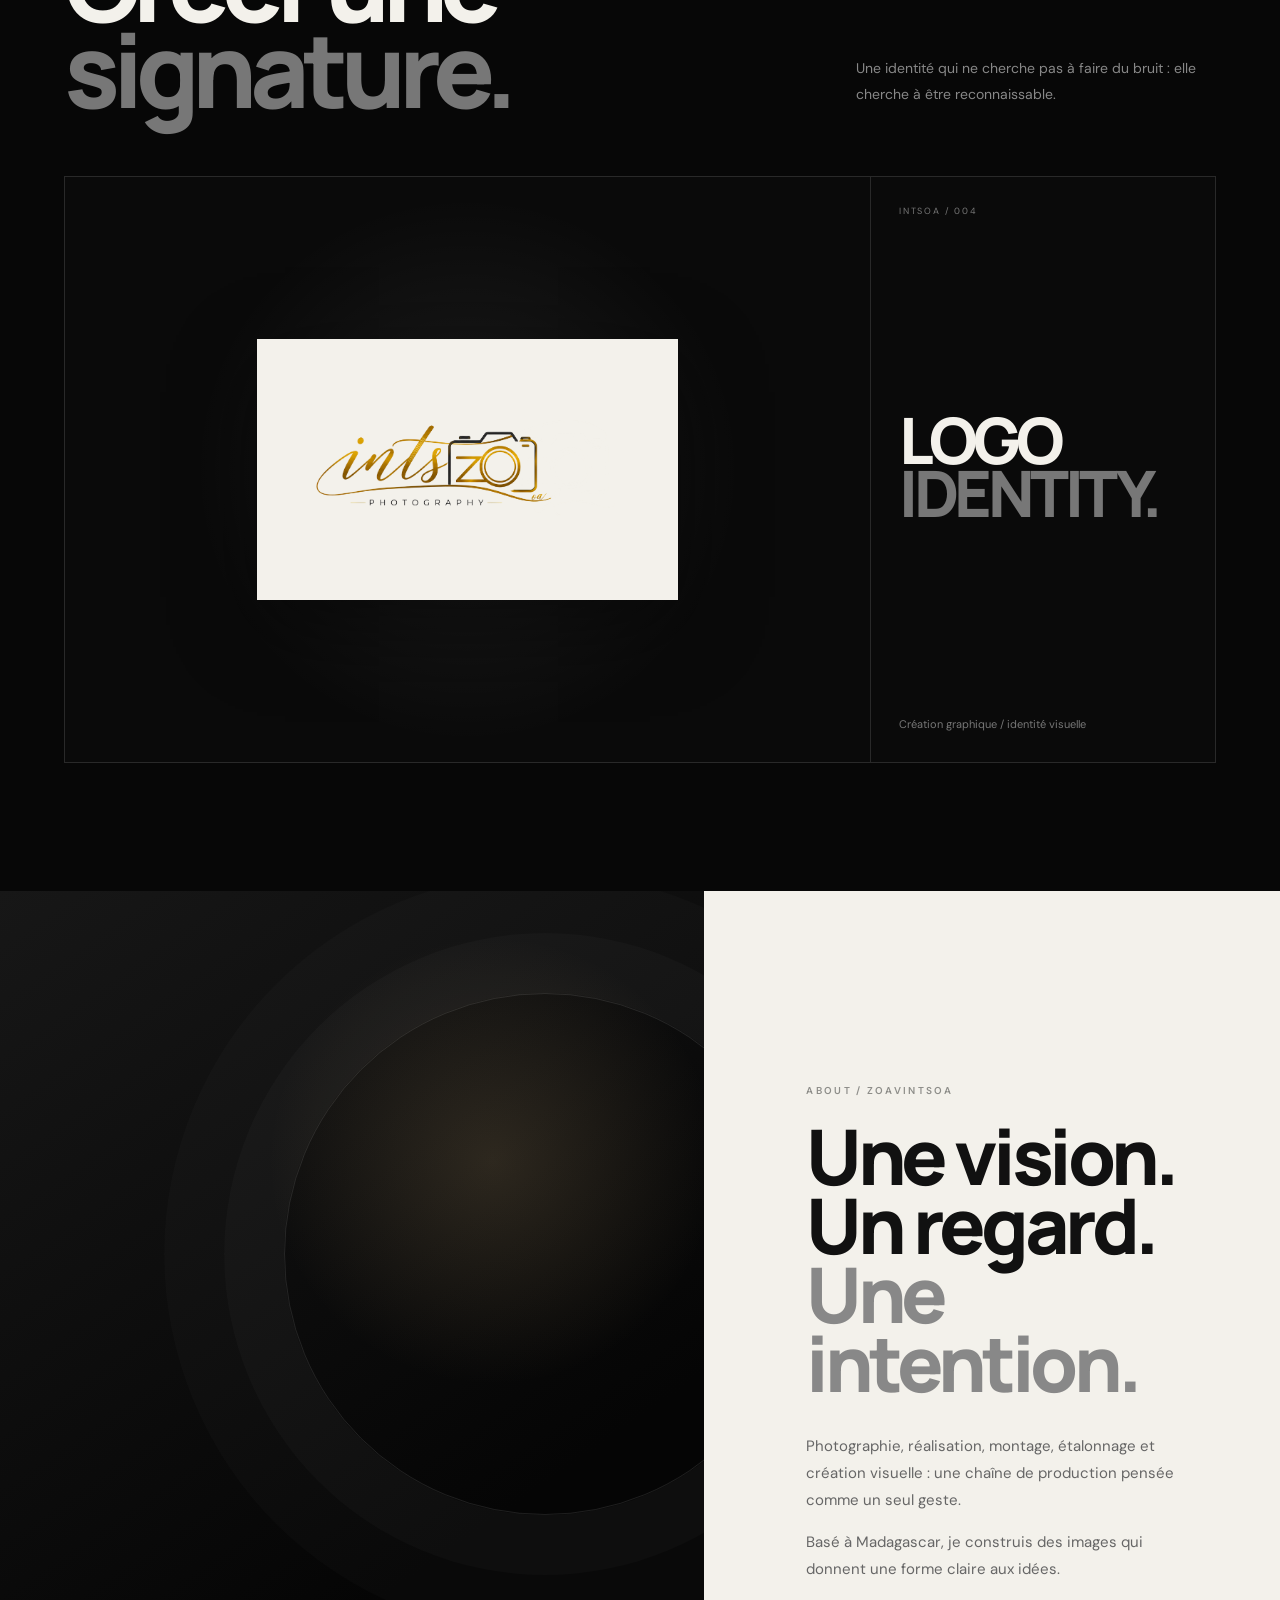
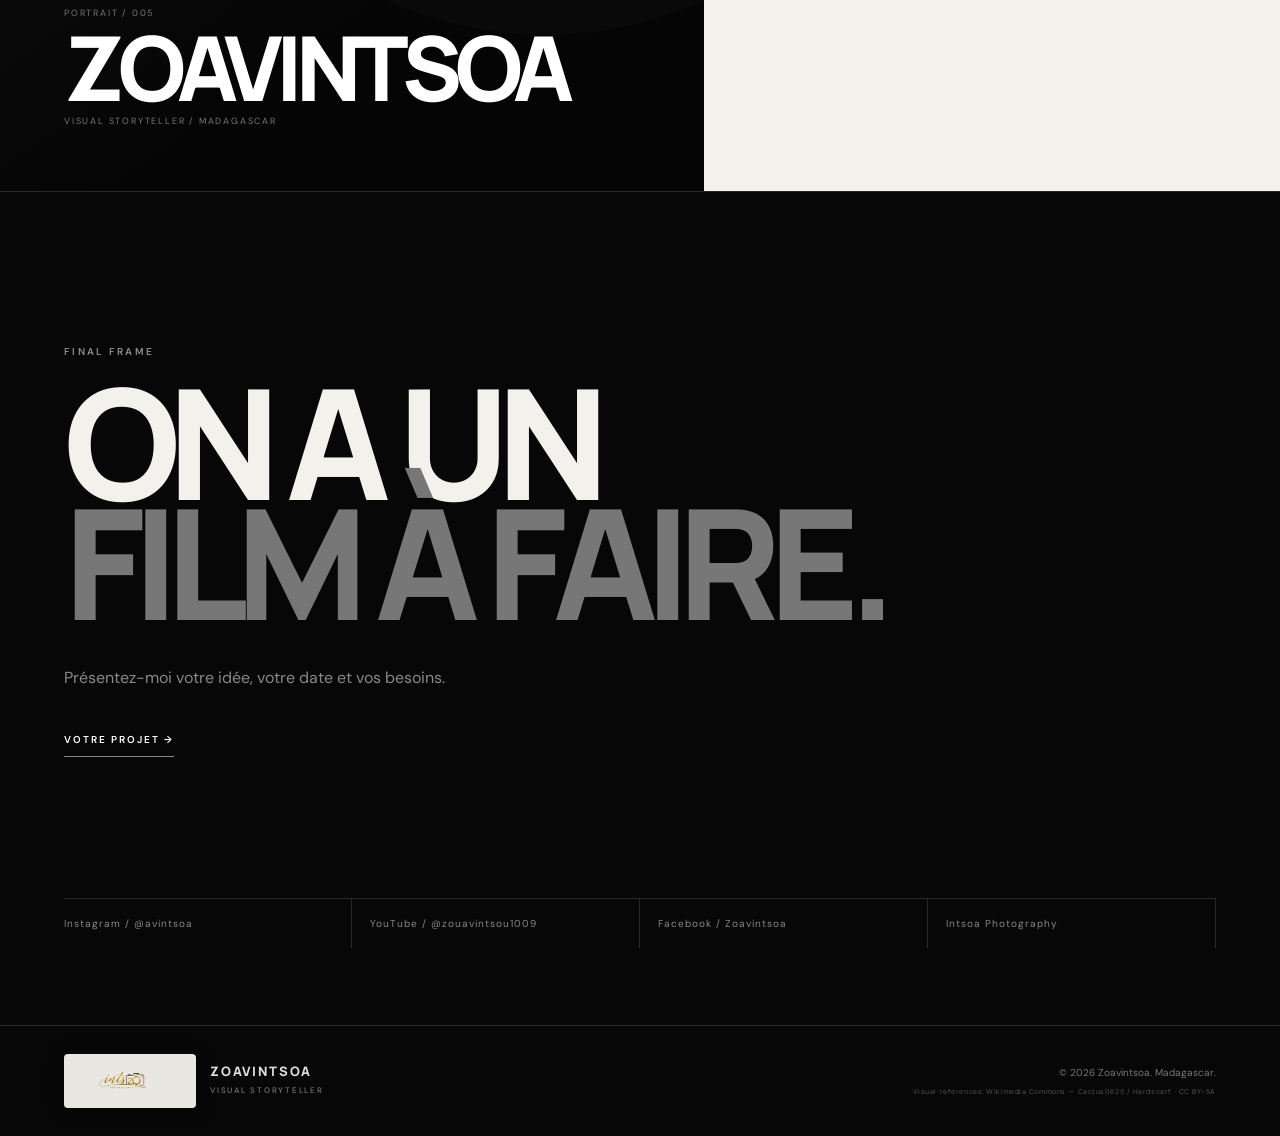
==== commit 349868b7: "feat: add four YouTube films to motion chapter" ====
--- a/index.html
+++ b/index.html
@@ -66,19 +66,25 @@
   <section class="chapter chapter-light" id="services">
     <div class="chapter-head reveal"><span>02 / MOTION</span><p>FILMMAKING</p></div>
     <div class="chapter-intro reveal"><h2>Donner du<br><em>mouvement.</em></h2><p>De la prise de vue au montage et à l'étalonnage, chaque plan participe à la même histoire.</p></div>
-    <div class="motion-card reveal">
-      <div class="motion-poster">
-        <span>ZOAVINTSOA</span>
-        <strong>FILM<br><em>IN MOTION.</em></strong>
-        <small>YOUTUBE / SÉLECTION VIDÉO</small>
-      </div>
-      <div class="motion-overlay">
-        <span>FILM / 003</span>
-        <a href="https://www.youtube.com/@zouavintsou1009" target="_blank" rel="noopener"><strong>WATCH ON YOUTUBE ↗</strong></a>
-        <span>PLAY ↗</span>
-      </div>
+<div class="motion-videos">
+      <article class="motion-video reveal">
+        <div class="video-frame"><iframe src="https://www.youtube.com/embed/KbarFm0YH6g?rel=0" title="Zoavintsoa — Film 01" loading="lazy" allow="accelerometer; autoplay; clipboard-write; encrypted-media; gyroscope; picture-in-picture; web-share" allowfullscreen></iframe></div>
+        <div class="video-meta"><span>FILM / 003</span><strong>WATCH</strong></div>
+      </article>
+      <article class="motion-video reveal">
+        <div class="video-frame"><iframe src="https://www.youtube.com/embed/k3WCqIeP_lU?rel=0" title="Zoavintsoa — Film 02" loading="lazy" allow="accelerometer; autoplay; clipboard-write; encrypted-media; gyroscope; picture-in-picture; web-share" allowfullscreen></iframe></div>
+        <div class="video-meta"><span>FILM / 004</span><strong>WATCH</strong></div>
+      </article>
+      <article class="motion-video reveal">
+        <div class="video-frame"><iframe src="https://www.youtube.com/embed/jHlh5TdmgEw?rel=0" title="Zoavintsoa — Film 03" loading="lazy" allow="accelerometer; autoplay; clipboard-write; encrypted-media; gyroscope; picture-in-picture; web-share" allowfullscreen></iframe></div>
+        <div class="video-meta"><span>FILM / 005</span><strong>WATCH</strong></div>
+      </article>
+      <article class="motion-video reveal">
+        <div class="video-frame"><iframe src="https://www.youtube.com/embed/98_6Q3myXAA?rel=0" title="Zoavintsoa — Film 04" loading="lazy" allow="accelerometer; autoplay; clipboard-write; encrypted-media; gyroscope; picture-in-picture; web-share" allowfullscreen></iframe></div>
+        <div class="video-meta"><span>FILM / 006</span><strong>WATCH</strong></div>
+      </article>
     </div>
-    <div class="motion-note reveal">Les films YouTube seront intégrés ici un par un dès que leurs liens seront ajoutés.</div>
+    <div class="motion-note reveal">Une sélection de films réalisés, montés et racontés par Zoavintsoa.</div>
   </section>
 
   <section class="chapter chapter-dark" id="identity">
--- a/css/style.css
+++ b/css/style.css
@@ -28,3 +28,8 @@
   .identity-meta{border-left:0;border-top:1px solid var(--line);min-height:30vh}
   .portrait-placeholder:before{width:75vw;height:75vw;right:-22vw;top:15vw}
 }
+
+.footer-credit{display:flex;flex-direction:column;align-items:flex-end;gap:8px;text-align:right}
+.footer-credit p{margin:0}
+.footer-credit small{font-size:7px;letter-spacing:.08em;color:#555;max-width:520px}
+@media(max-width:800px){.footer-credit{align-items:flex-start;text-align:left}}
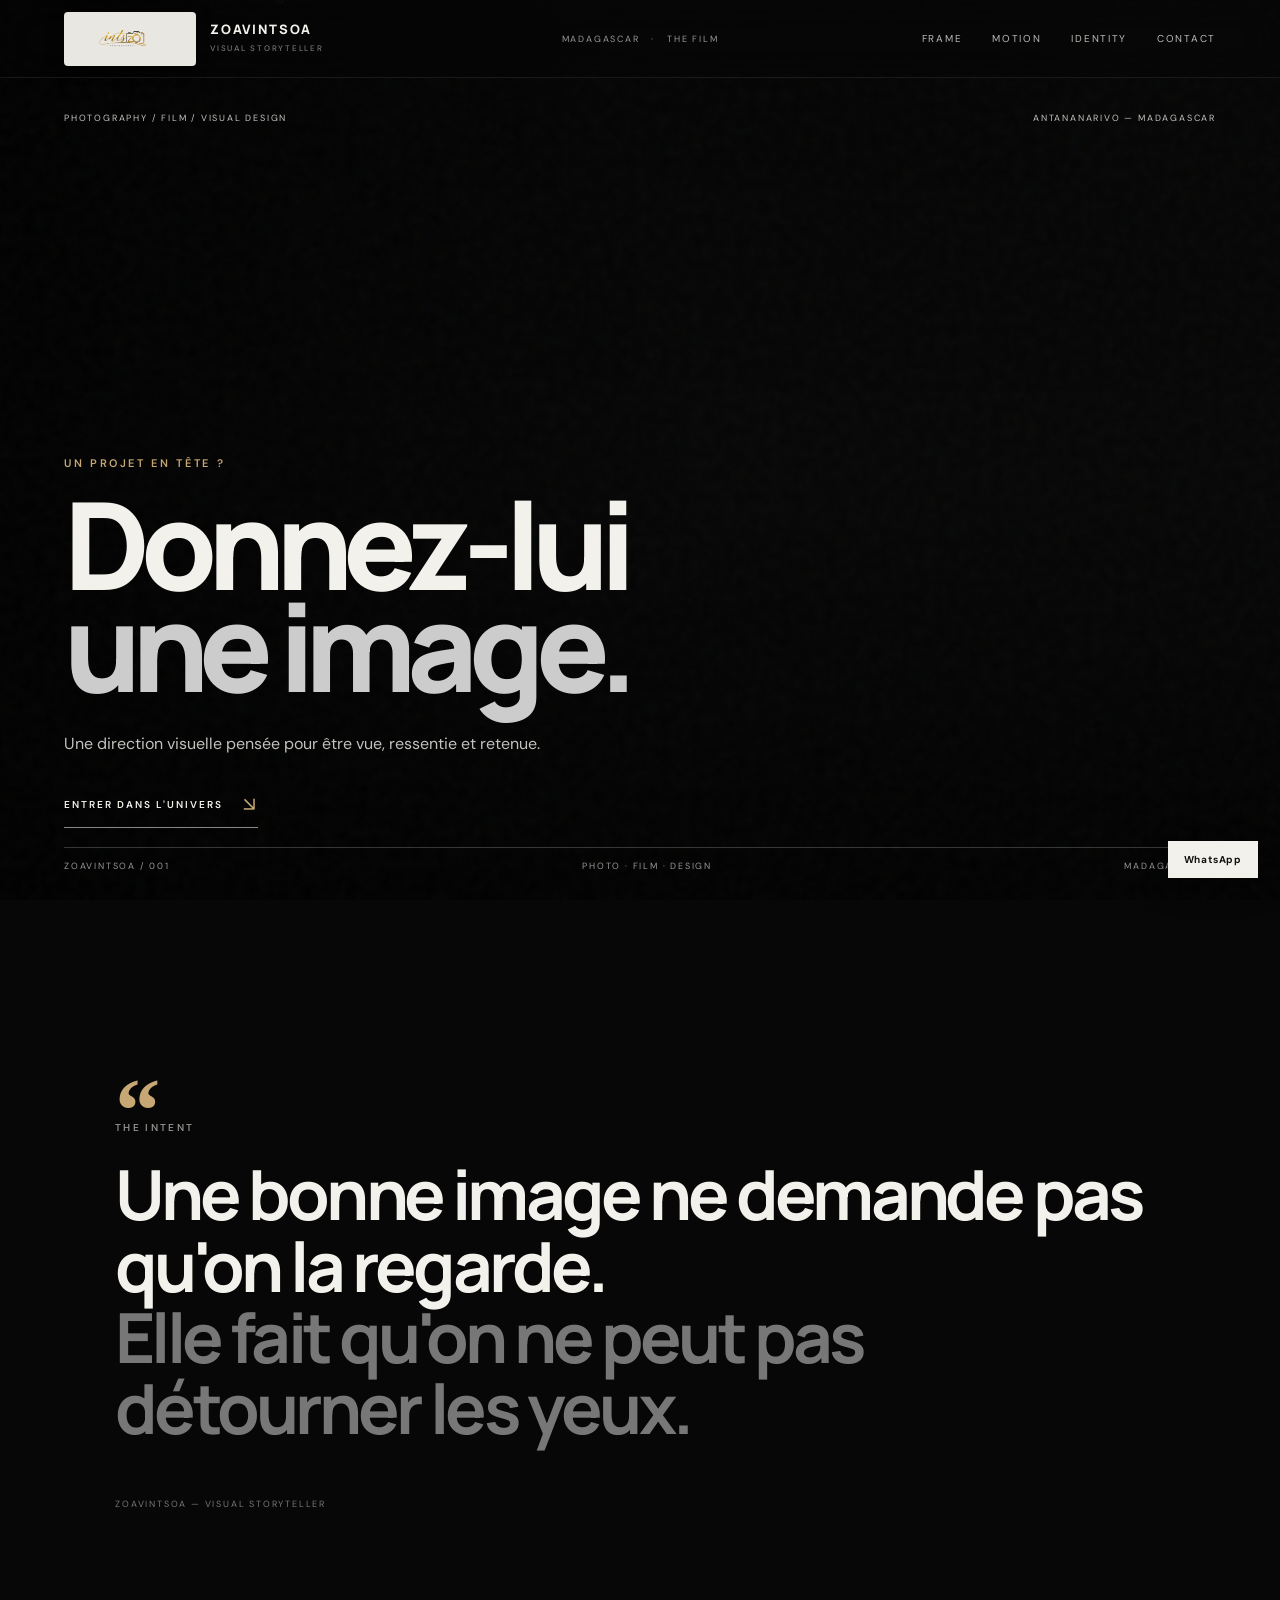
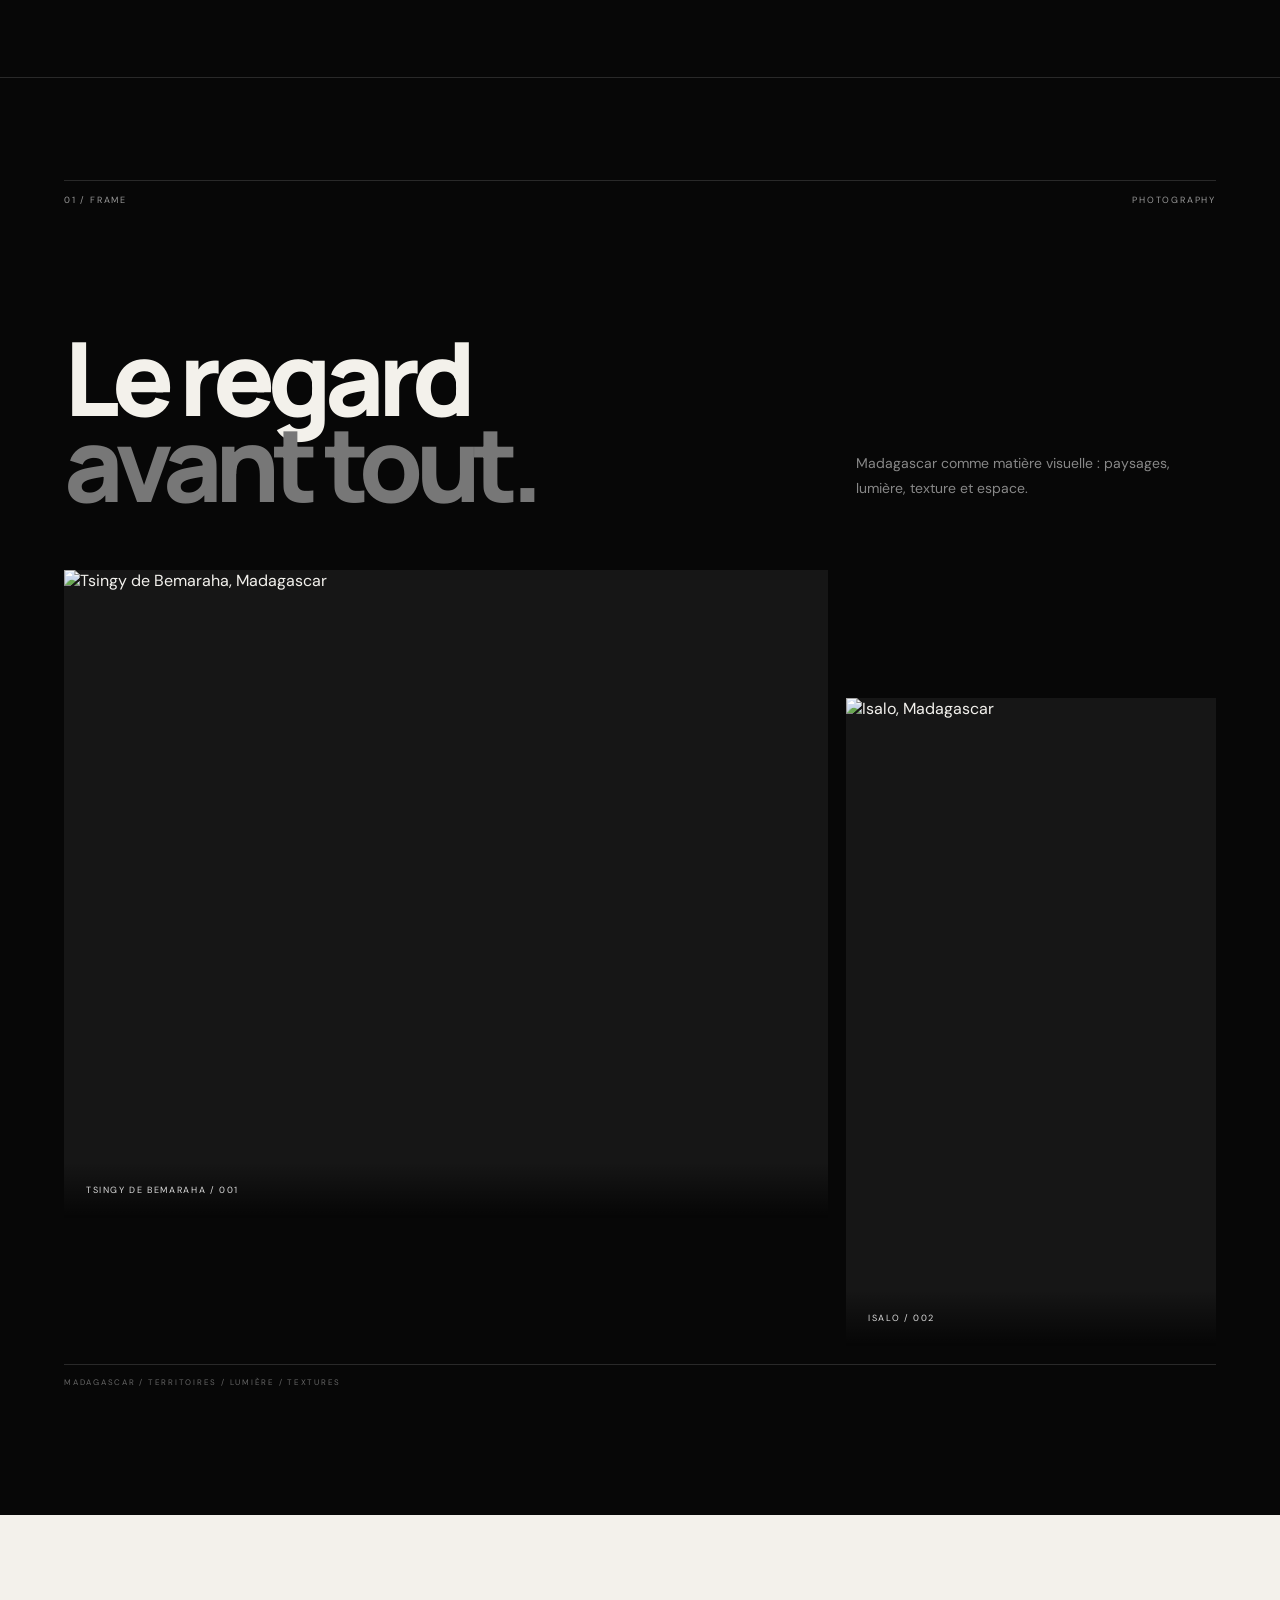
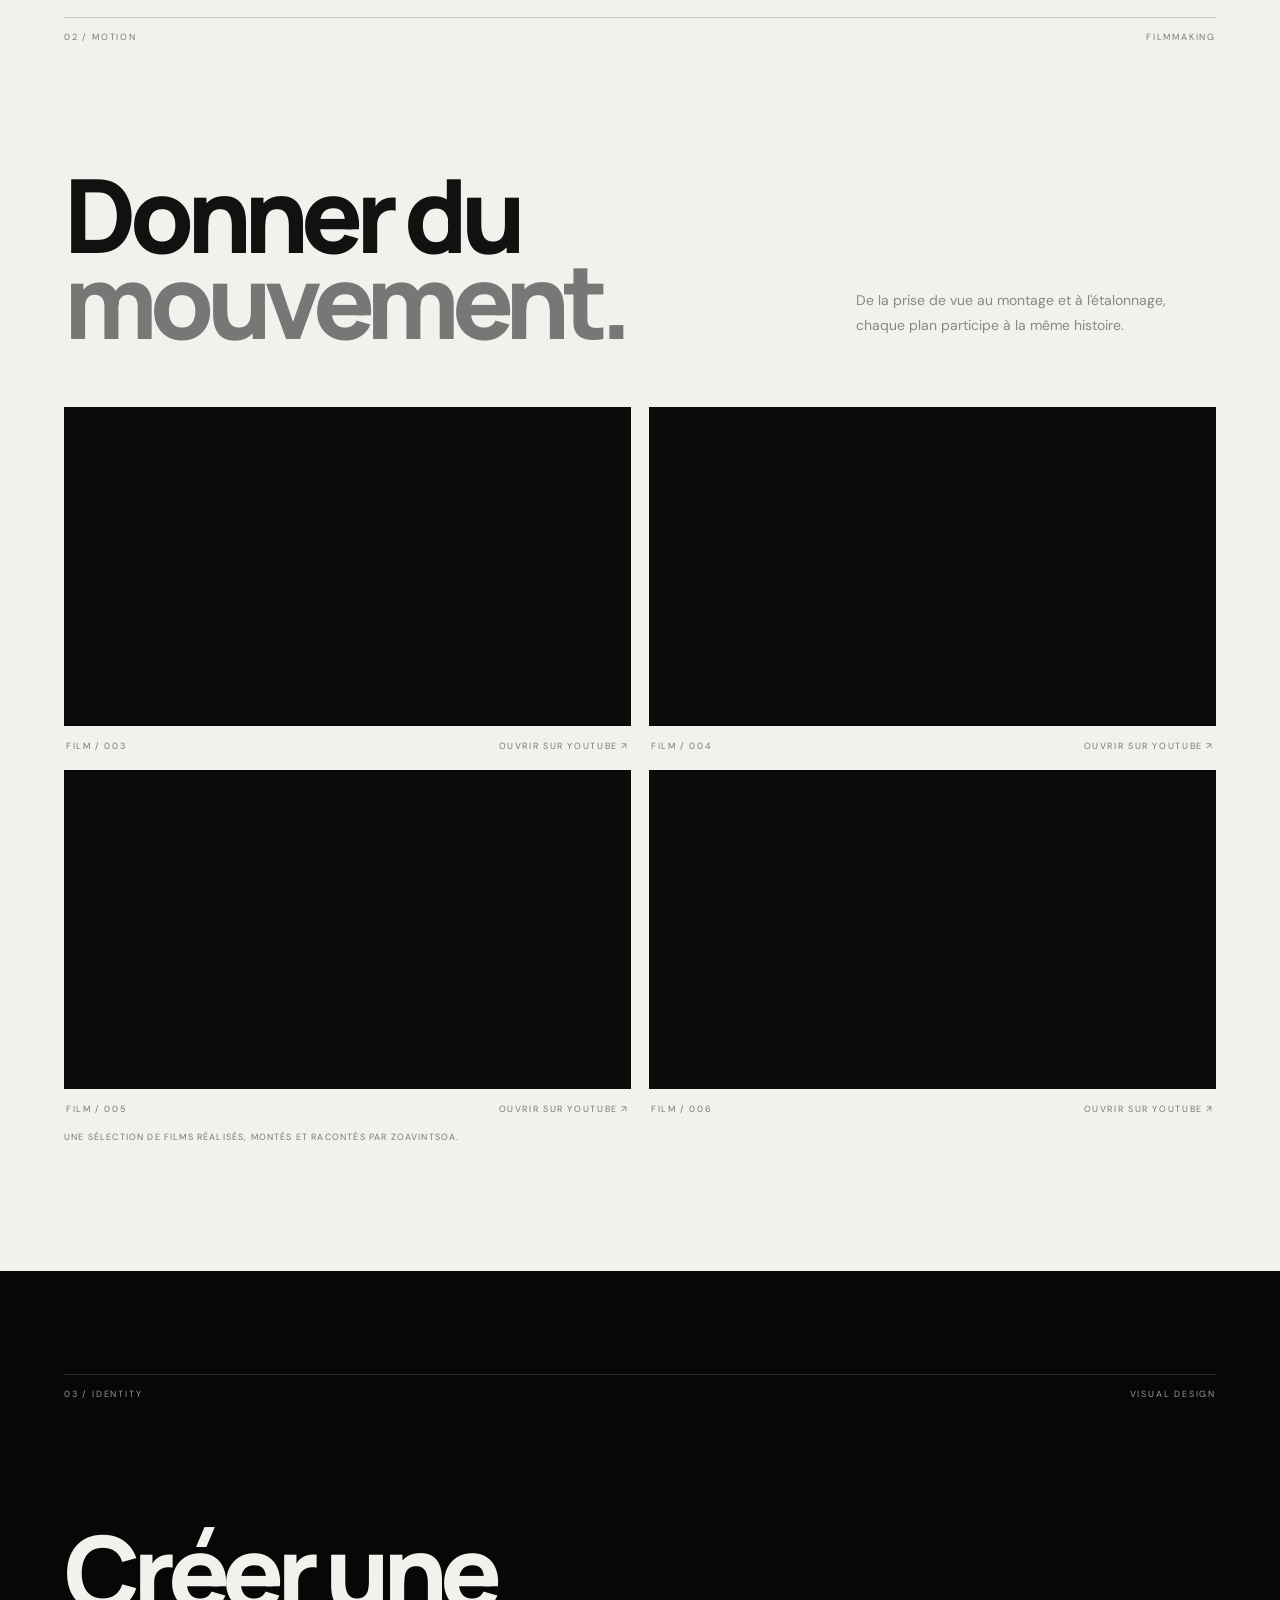
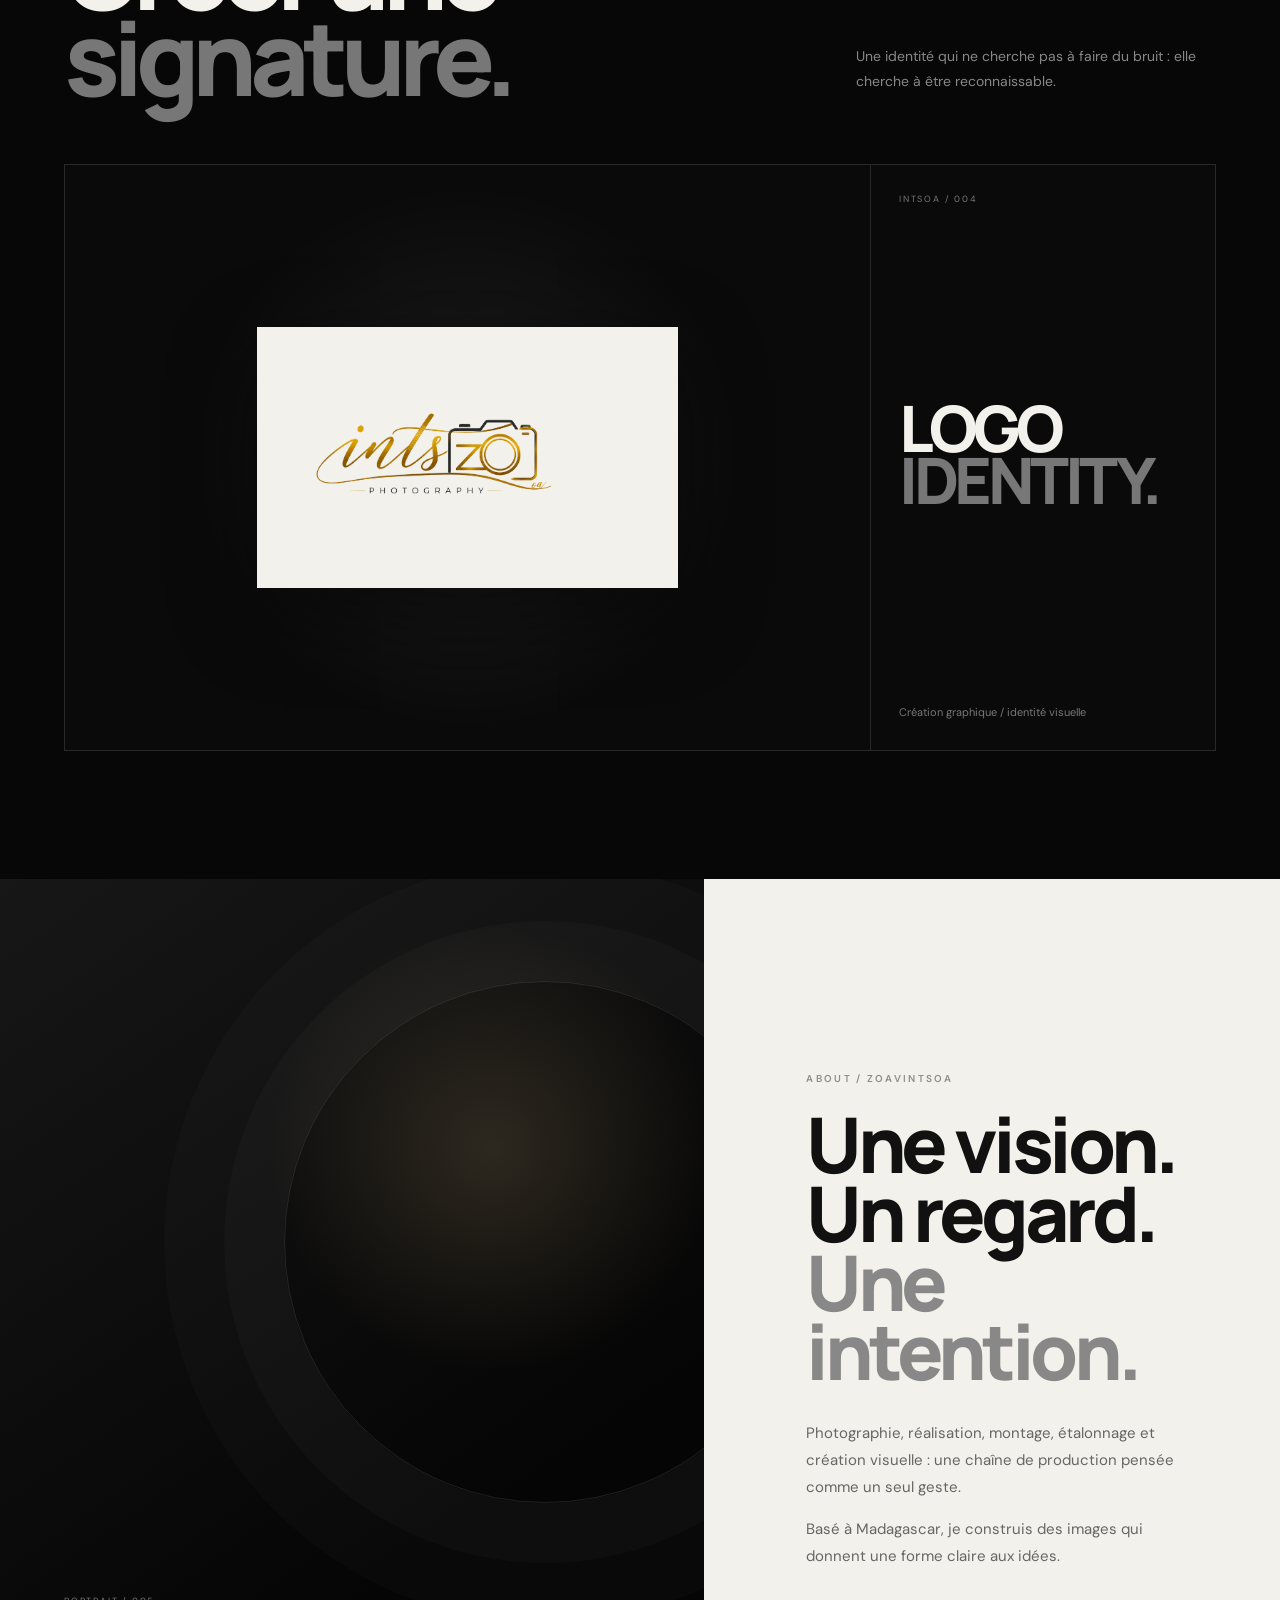
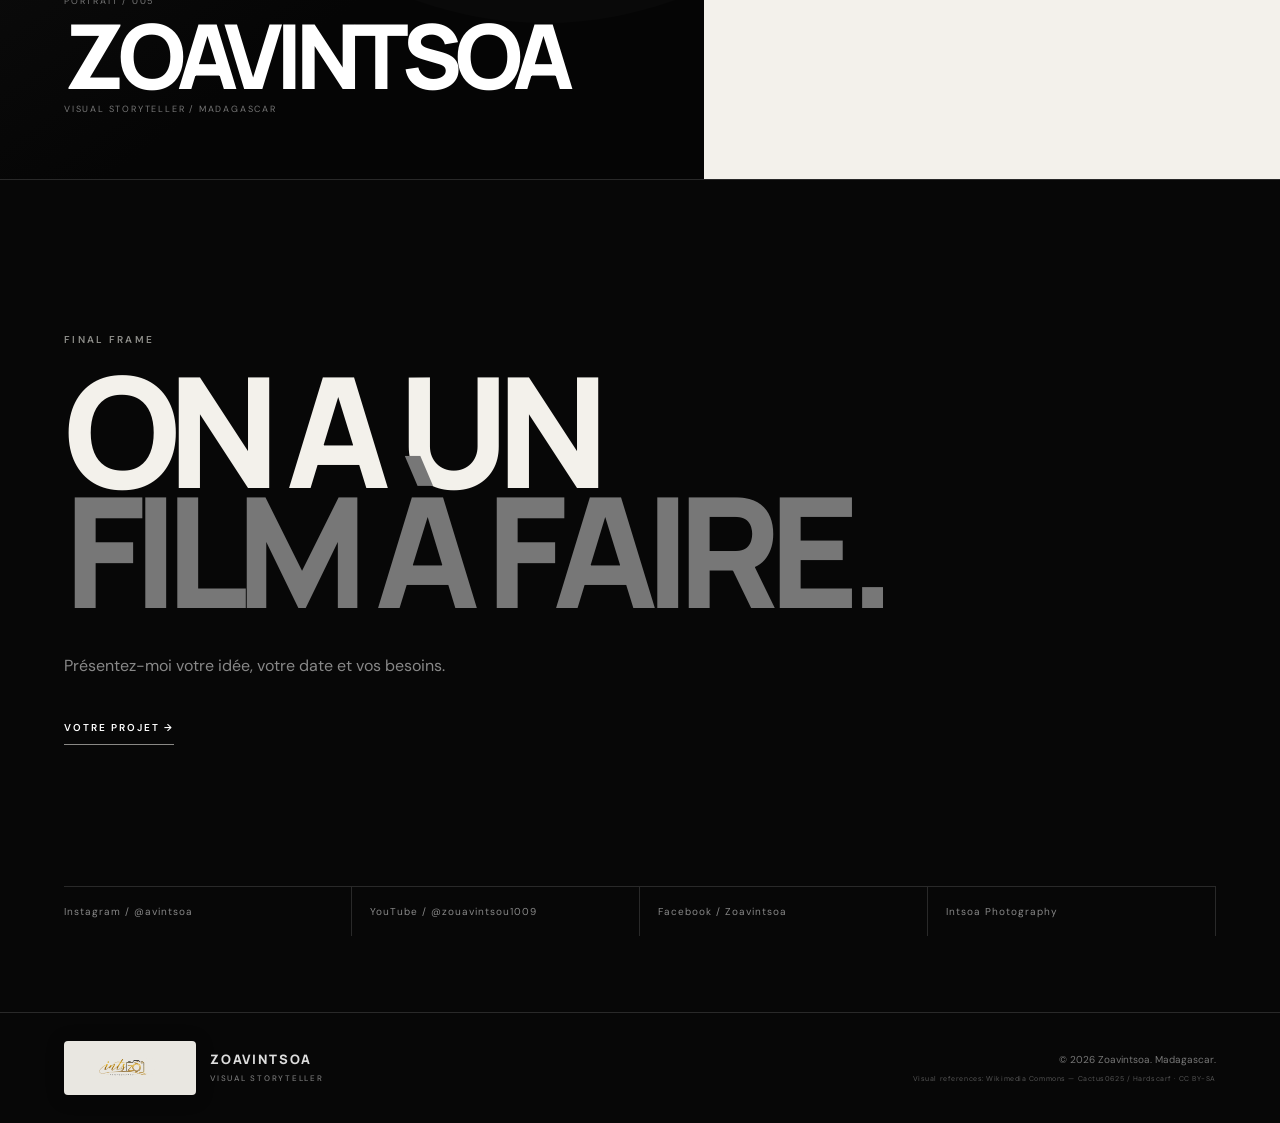
==== commit 6cd27f61: "Afficher clairement les liens YouTube dans la section Motion" ====
--- a/index.html
+++ b/index.html
@@ -66,22 +66,22 @@
   <section class="chapter chapter-light" id="services">
     <div class="chapter-head reveal"><span>02 / MOTION</span><p>FILMMAKING</p></div>
     <div class="chapter-intro reveal"><h2>Donner du<br><em>mouvement.</em></h2><p>De la prise de vue au montage et à l'étalonnage, chaque plan participe à la même histoire.</p></div>
-<div class="motion-videos">
+    <div class="motion-videos">
       <article class="motion-video reveal">
         <div class="video-frame"><iframe src="https://www.youtube.com/embed/KbarFm0YH6g?rel=0" title="Zoavintsoa — Film 01" loading="lazy" allow="accelerometer; autoplay; clipboard-write; encrypted-media; gyroscope; picture-in-picture; web-share" allowfullscreen></iframe></div>
-        <div class="video-meta"><span>FILM / 003</span><strong>WATCH</strong></div>
+        <div class="video-meta"><span>FILM / 003</span><a href="https://youtu.be/KbarFm0YH6g" target="_blank" rel="noopener">OUVRIR SUR YOUTUBE ↗</a></div>
       </article>
       <article class="motion-video reveal">
         <div class="video-frame"><iframe src="https://www.youtube.com/embed/k3WCqIeP_lU?rel=0" title="Zoavintsoa — Film 02" loading="lazy" allow="accelerometer; autoplay; clipboard-write; encrypted-media; gyroscope; picture-in-picture; web-share" allowfullscreen></iframe></div>
-        <div class="video-meta"><span>FILM / 004</span><strong>WATCH</strong></div>
+        <div class="video-meta"><span>FILM / 004</span><a href="https://youtu.be/k3WCqIeP_lU" target="_blank" rel="noopener">OUVRIR SUR YOUTUBE ↗</a></div>
       </article>
       <article class="motion-video reveal">
         <div class="video-frame"><iframe src="https://www.youtube.com/embed/jHlh5TdmgEw?rel=0" title="Zoavintsoa — Film 03" loading="lazy" allow="accelerometer; autoplay; clipboard-write; encrypted-media; gyroscope; picture-in-picture; web-share" allowfullscreen></iframe></div>
-        <div class="video-meta"><span>FILM / 005</span><strong>WATCH</strong></div>
+        <div class="video-meta"><span>FILM / 005</span><a href="https://youtu.be/jHlh5TdmgEw" target="_blank" rel="noopener">OUVRIR SUR YOUTUBE ↗</a></div>
       </article>
       <article class="motion-video reveal">
         <div class="video-frame"><iframe src="https://www.youtube.com/embed/98_6Q3myXAA?rel=0" title="Zoavintsoa — Film 04" loading="lazy" allow="accelerometer; autoplay; clipboard-write; encrypted-media; gyroscope; picture-in-picture; web-share" allowfullscreen></iframe></div>
-        <div class="video-meta"><span>FILM / 006</span><strong>WATCH</strong></div>
+        <div class="video-meta"><span>FILM / 006</span><a href="https://youtu.be/98_6Q3myXAA" target="_blank" rel="noopener">OUVRIR SUR YOUTUBE ↗</a></div>
       </article>
     </div>
     <div class="motion-note reveal">Une sélection de films réalisés, montés et racontés par Zoavintsoa.</div>
--- a/css/style.css
+++ b/css/style.css
@@ -33,3 +33,11 @@
 .footer-credit p{margin:0}
 .footer-credit small{font-size:7px;letter-spacing:.08em;color:#555;max-width:520px}
 @media(max-width:800px){.footer-credit{align-items:flex-start;text-align:left}}
+
+.motion-videos{display:grid;grid-template-columns:1fr 1fr;gap:18px}
+.motion-video{margin:0}
+.video-frame{position:relative;aspect-ratio:16/9;background:#0b0b0b;overflow:hidden}
+.video-frame iframe{position:absolute;inset:0;width:100%;height:100%;border:0}
+.video-meta{display:flex;justify-content:space-between;padding:14px 2px 0;font-size:9px;letter-spacing:.18em;color:#777}
+.video-meta strong{color:#111;font-weight:600}
+@media(max-width:800px){.motion-videos{grid-template-columns:1fr}.video-meta{padding-top:10px}}
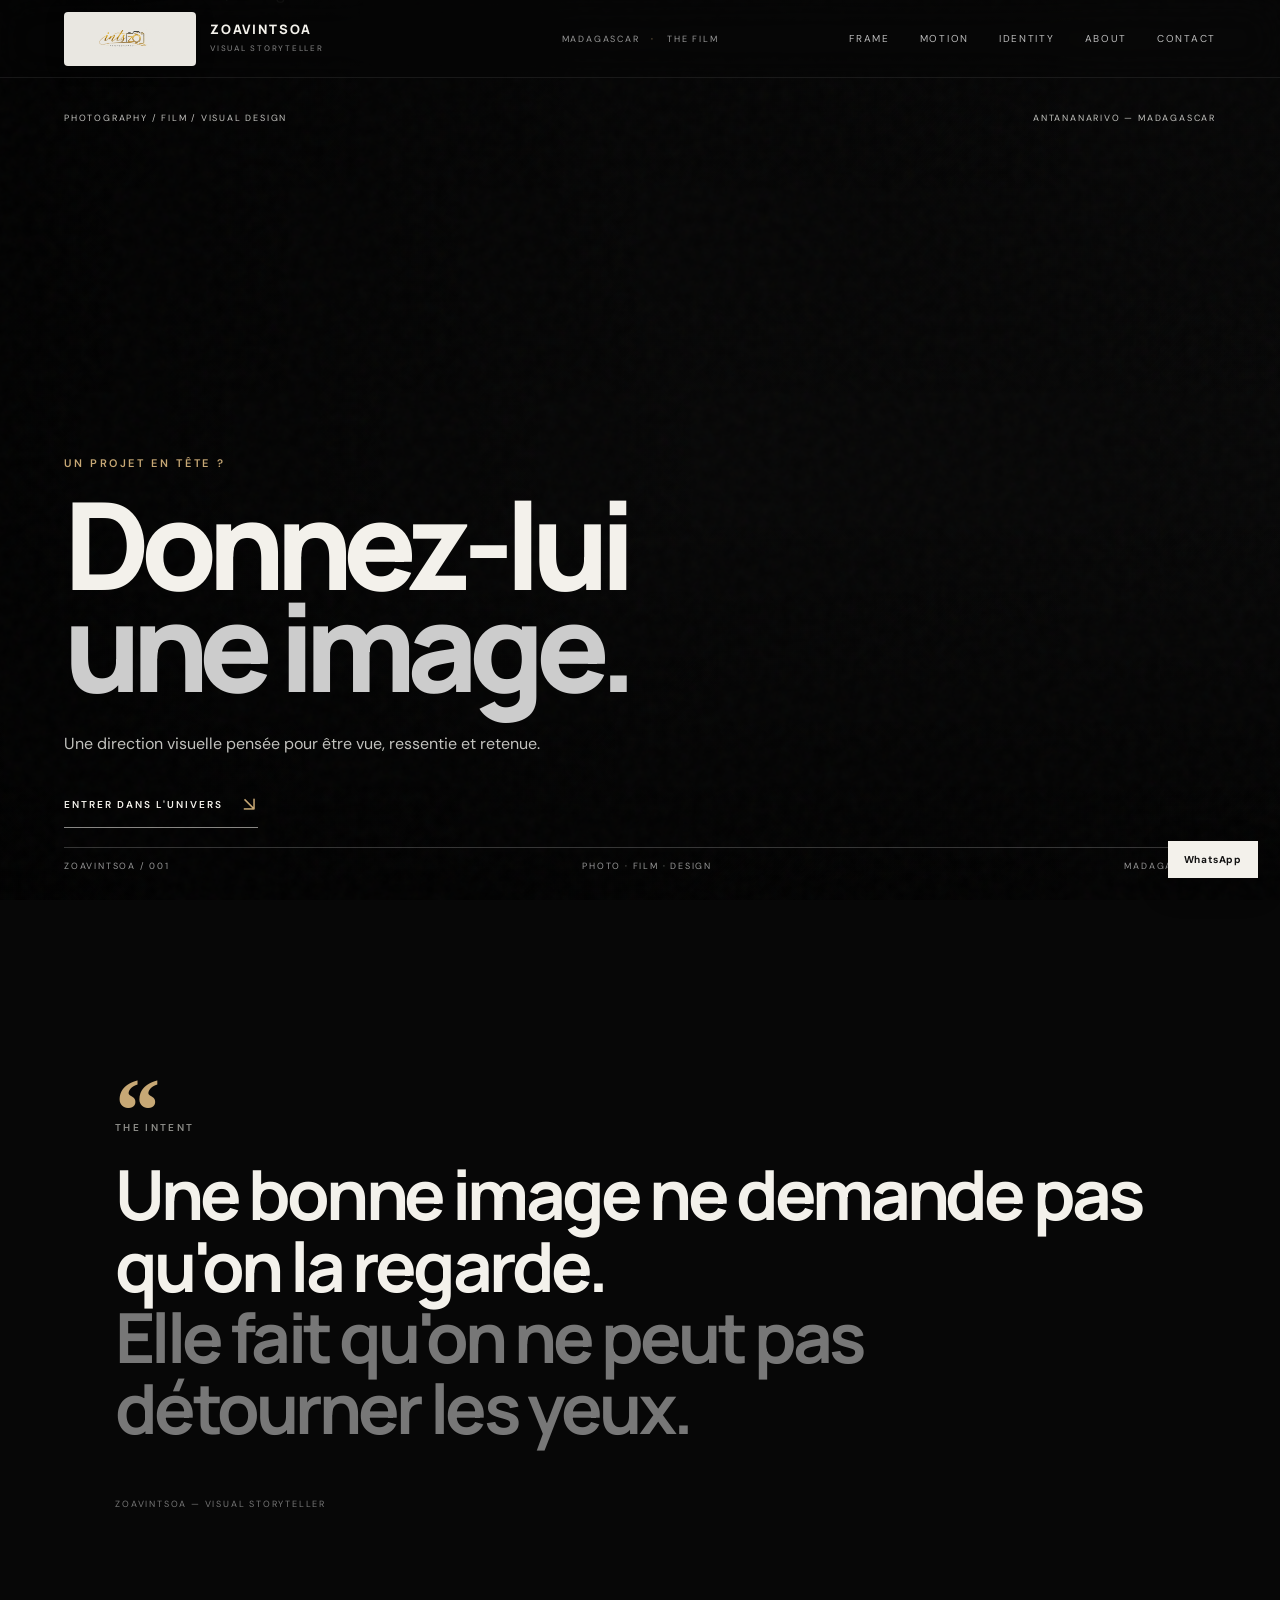
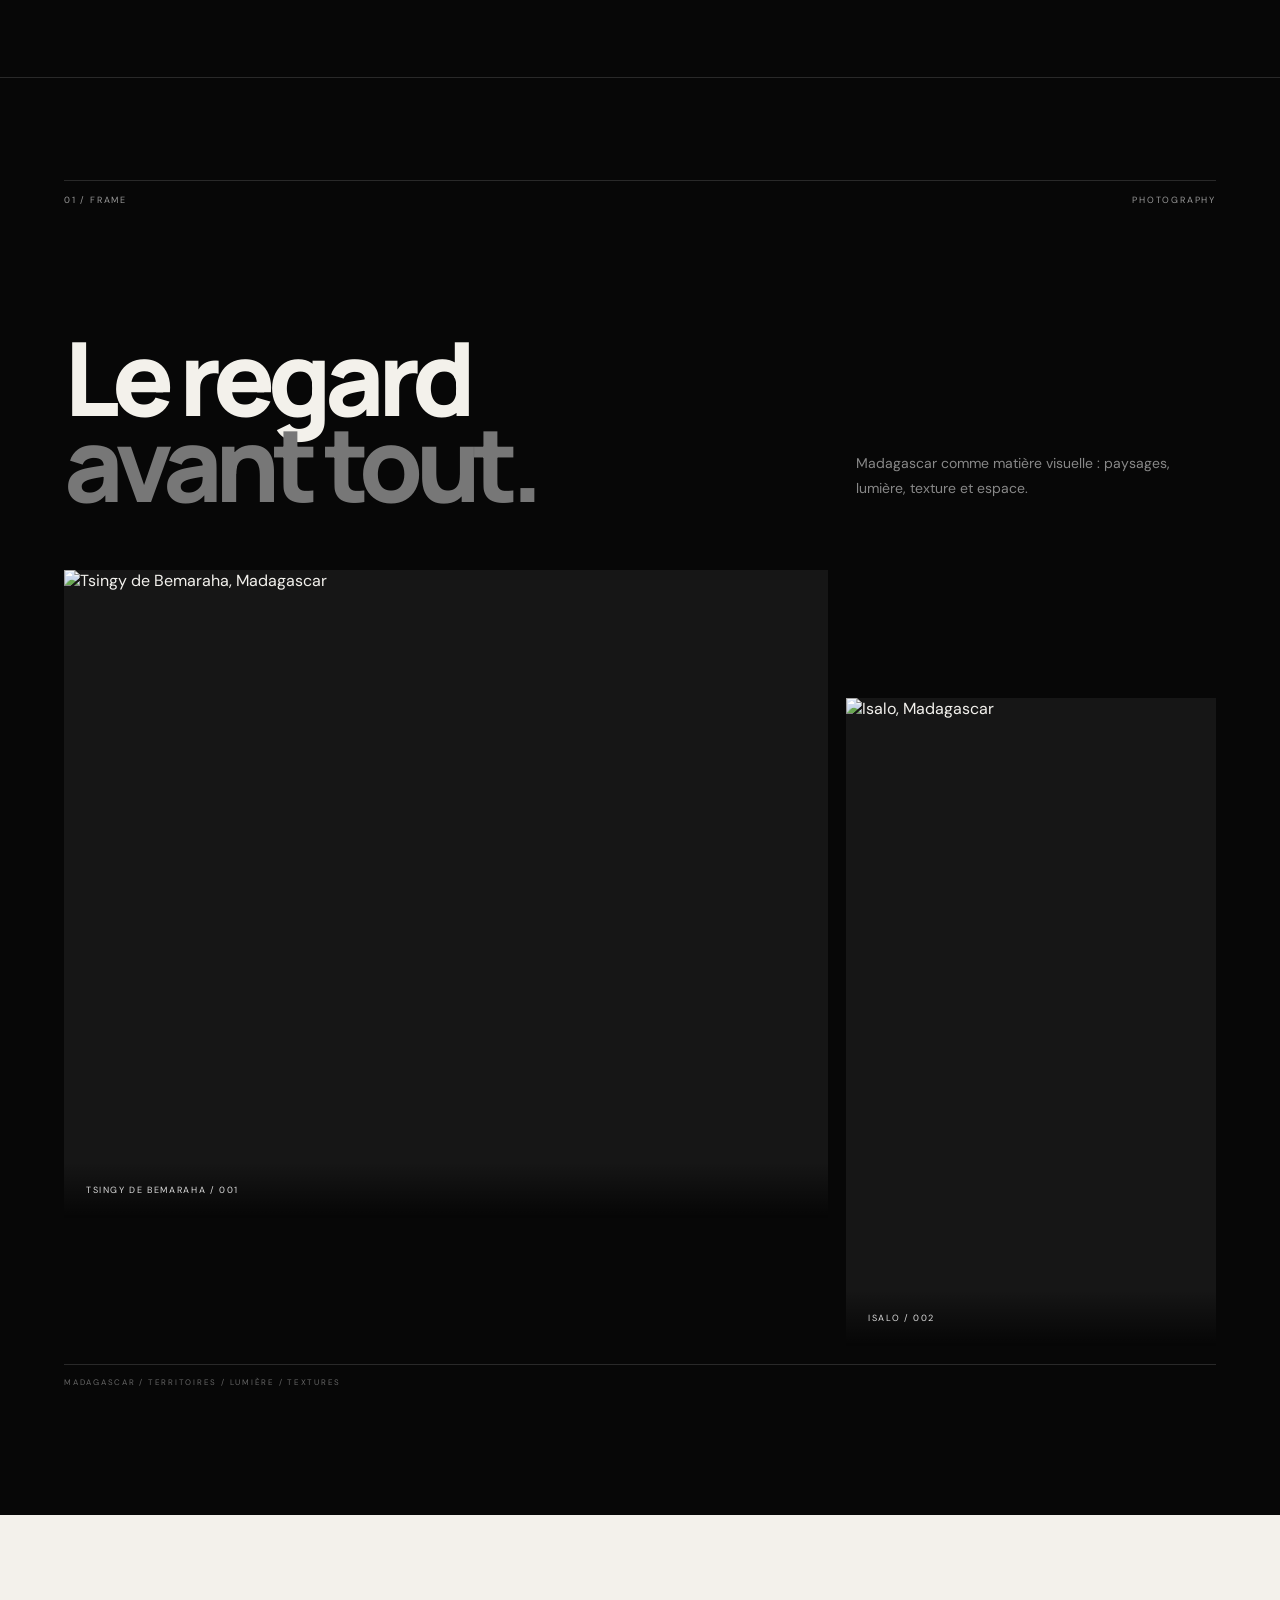
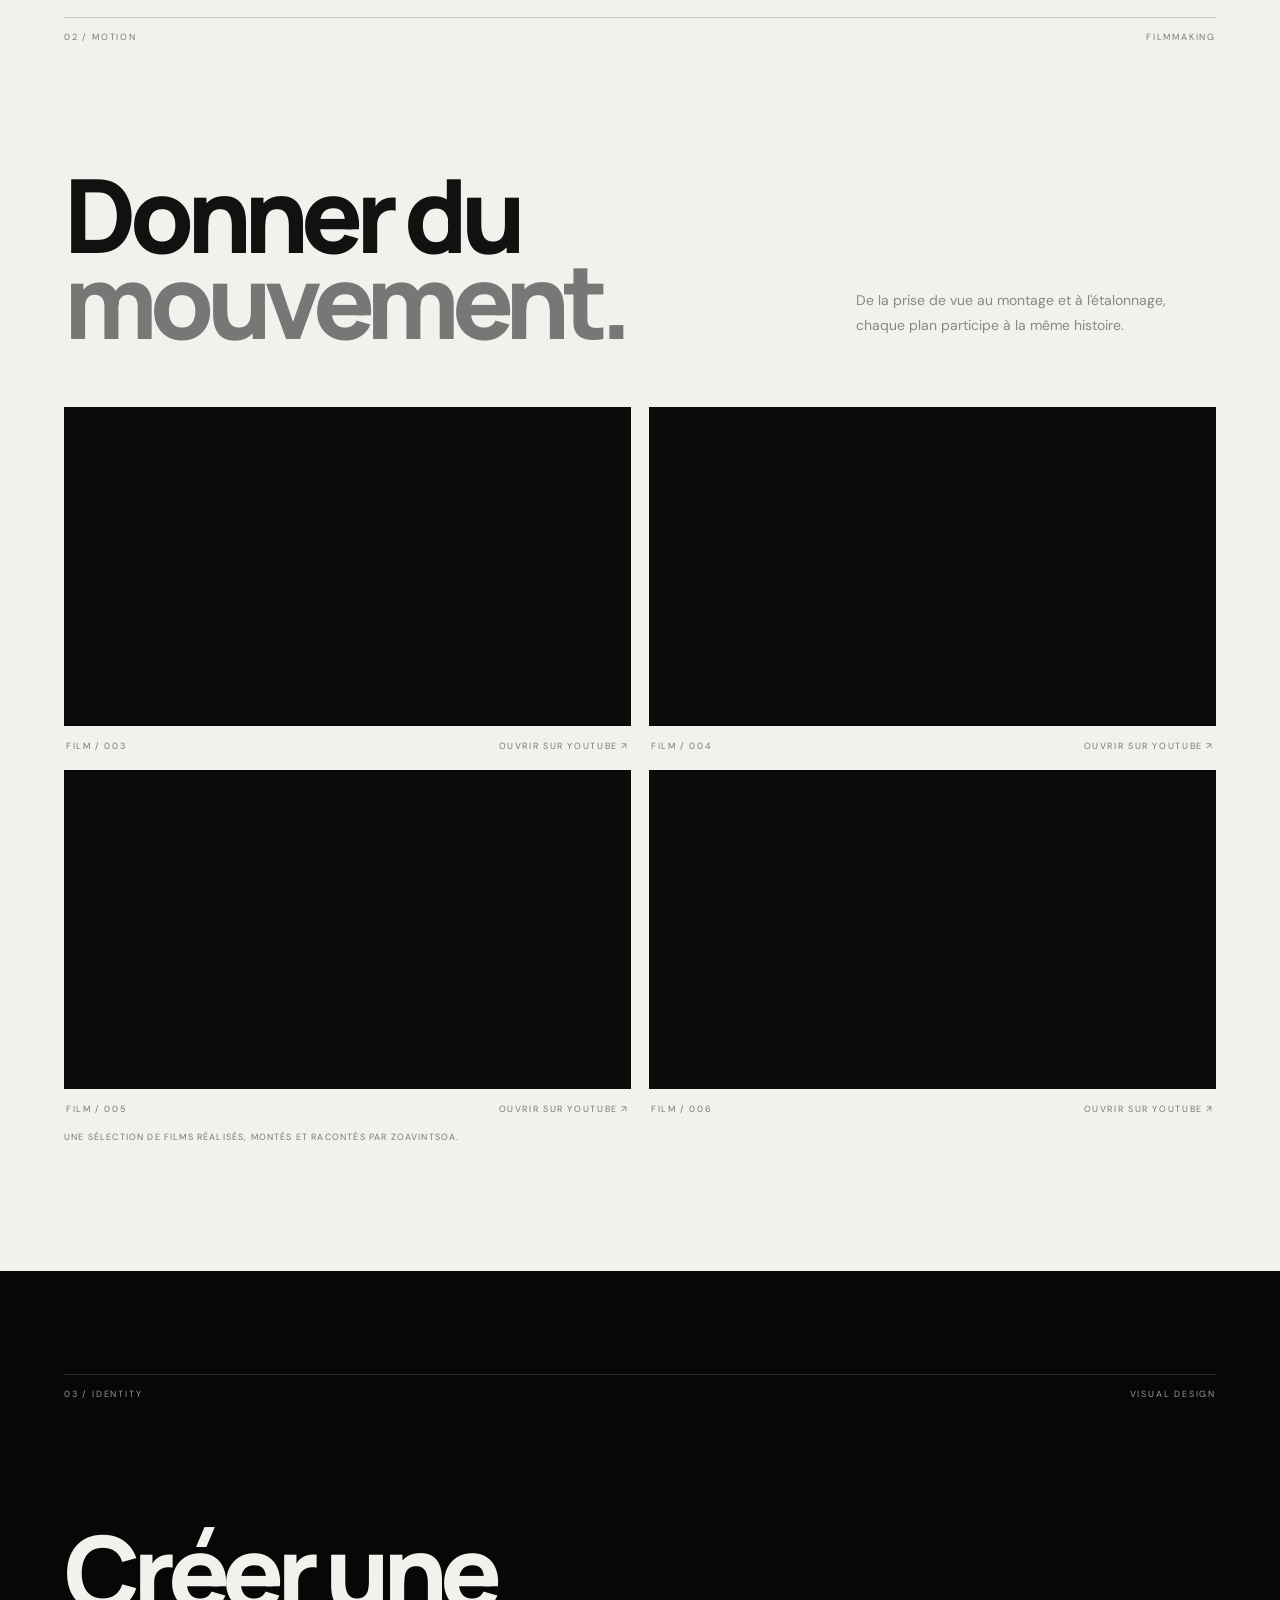
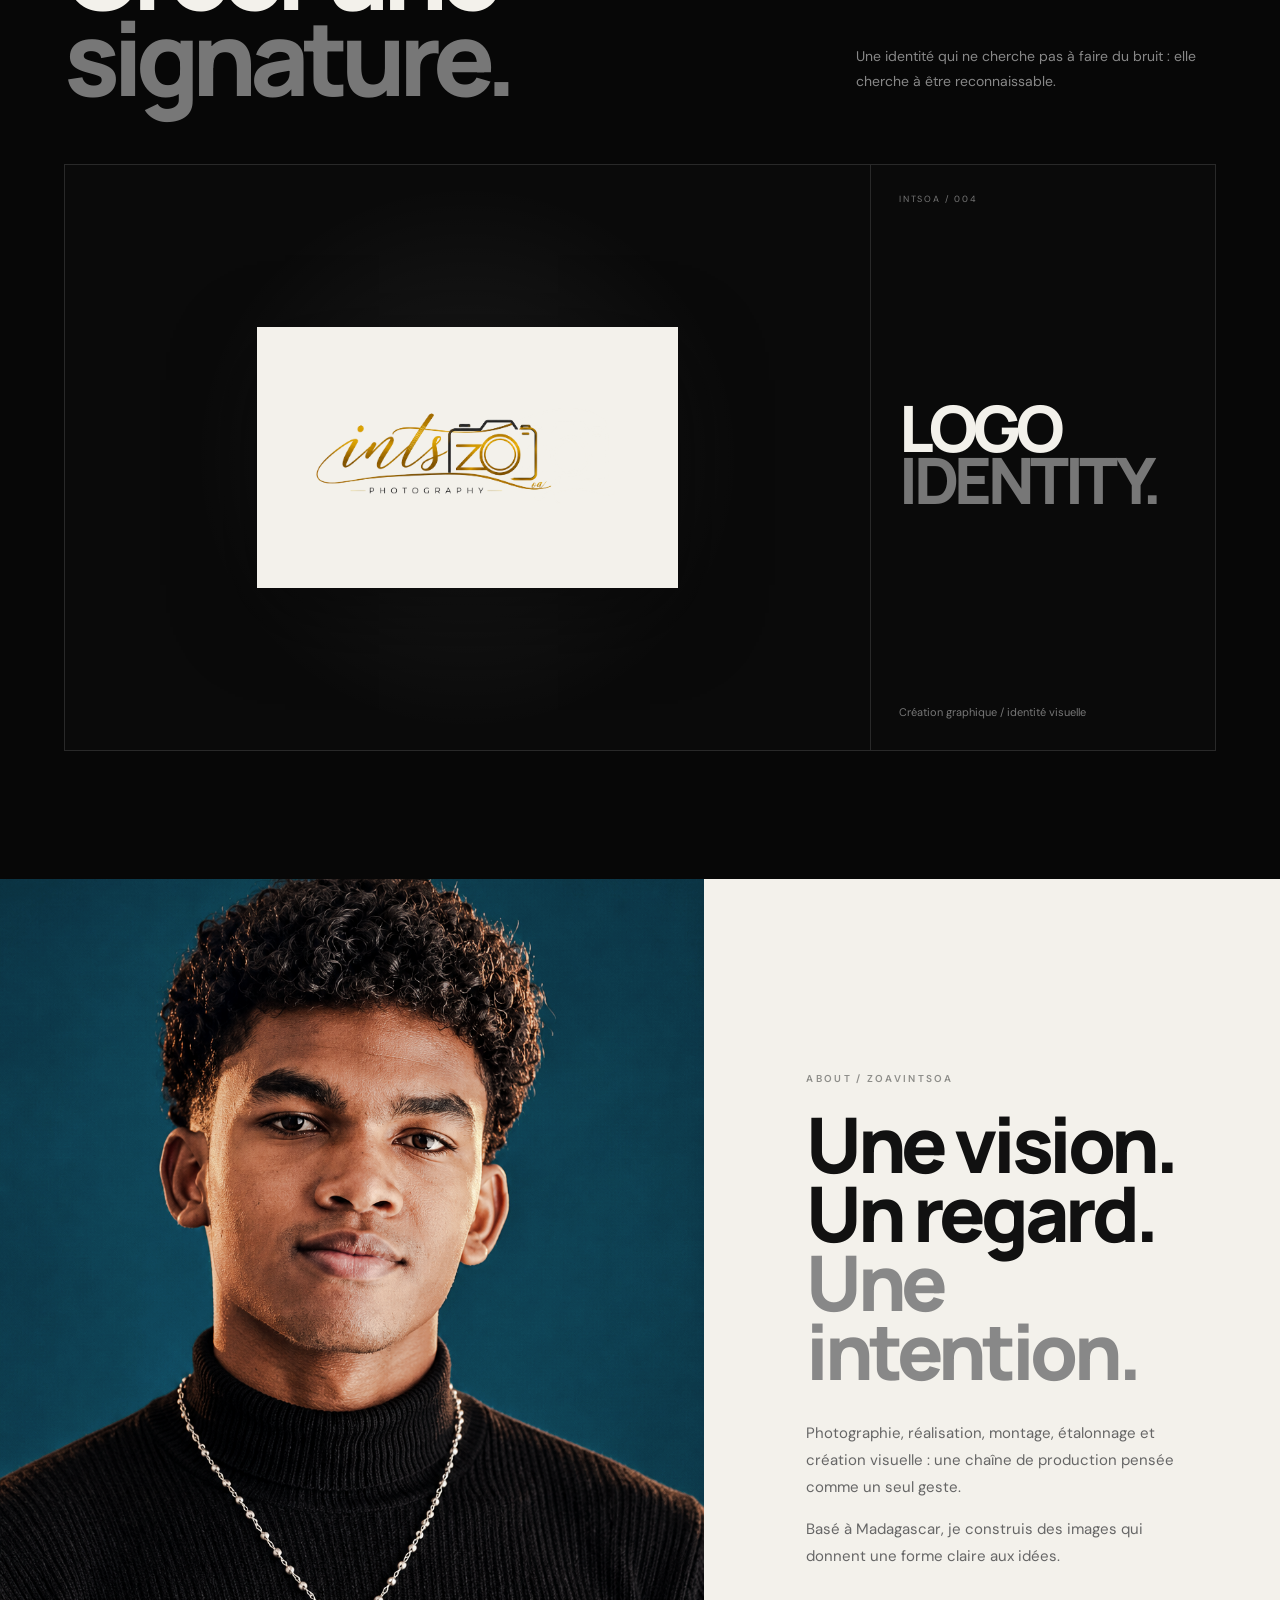
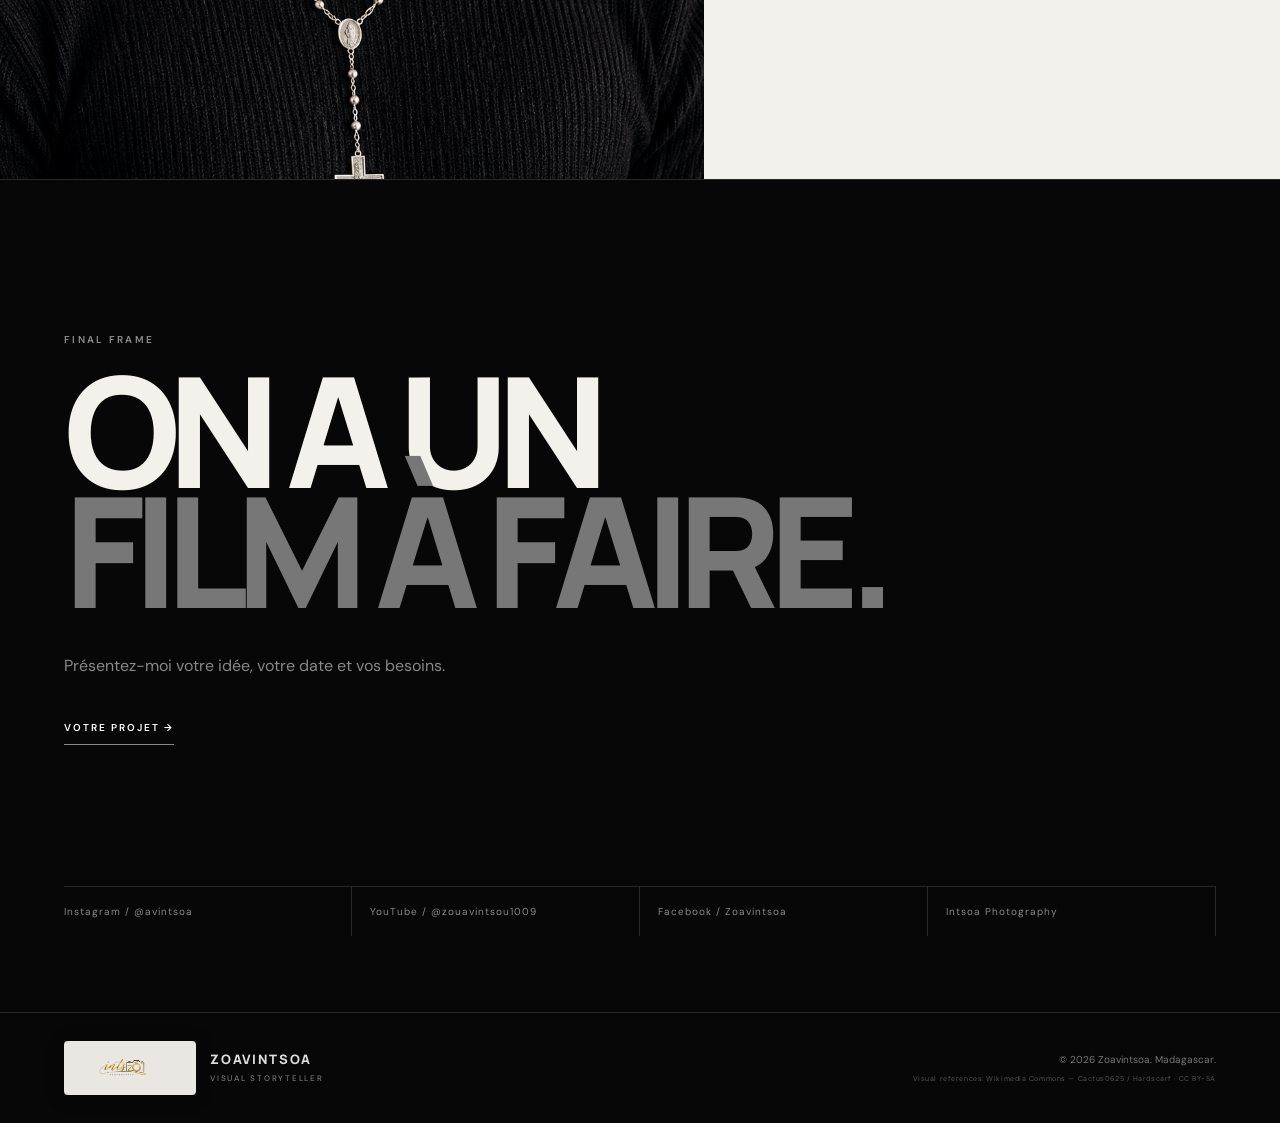
==== commit 2d369887: "Intégrer le portrait Zoavintsoa dans la section About" ====
--- a/index.html
+++ b/index.html
@@ -20,7 +20,7 @@
   <div class="header-meta">MADAGASCAR <span>·</span> THE FILM</div>
   <button class="menu-toggle" type="button" aria-label="Ouvrir le menu" aria-expanded="false" aria-controls="nav">☰</button>
   <nav class="nav" id="nav" aria-label="Navigation principale">
-    <a href="#work">Frame</a><a href="#services">Motion</a><a href="#identity">Identity</a><a href="#contact">Contact</a>
+    <a href="#work">Frame</a><a href="#services">Motion</a><a href="#identity">Identity</a><a href="#about">About</a><a href="#contact">Contact</a>
   </nav>
 </header>
 
@@ -103,12 +103,8 @@
   </section>
 
   <section class="about-film" id="about">
-    <div class="about-film-image reveal portrait-placeholder">
-      <div>
-        <span>PORTRAIT / 005</span>
-        <strong>ZOAVINTSOA</strong>
-        <small>VISUAL STORYTELLER / MADAGASCAR</small>
-      </div>
+    <div class="about-film-image reveal">
+      <img src="portrait-zoavintsoa.png" alt="Portrait studio de Zoavintsoa" loading="lazy">
     </div>
     <div class="about-film-copy reveal">
       <p class="eyebrow">ABOUT / ZOAVINTSOA</p>
